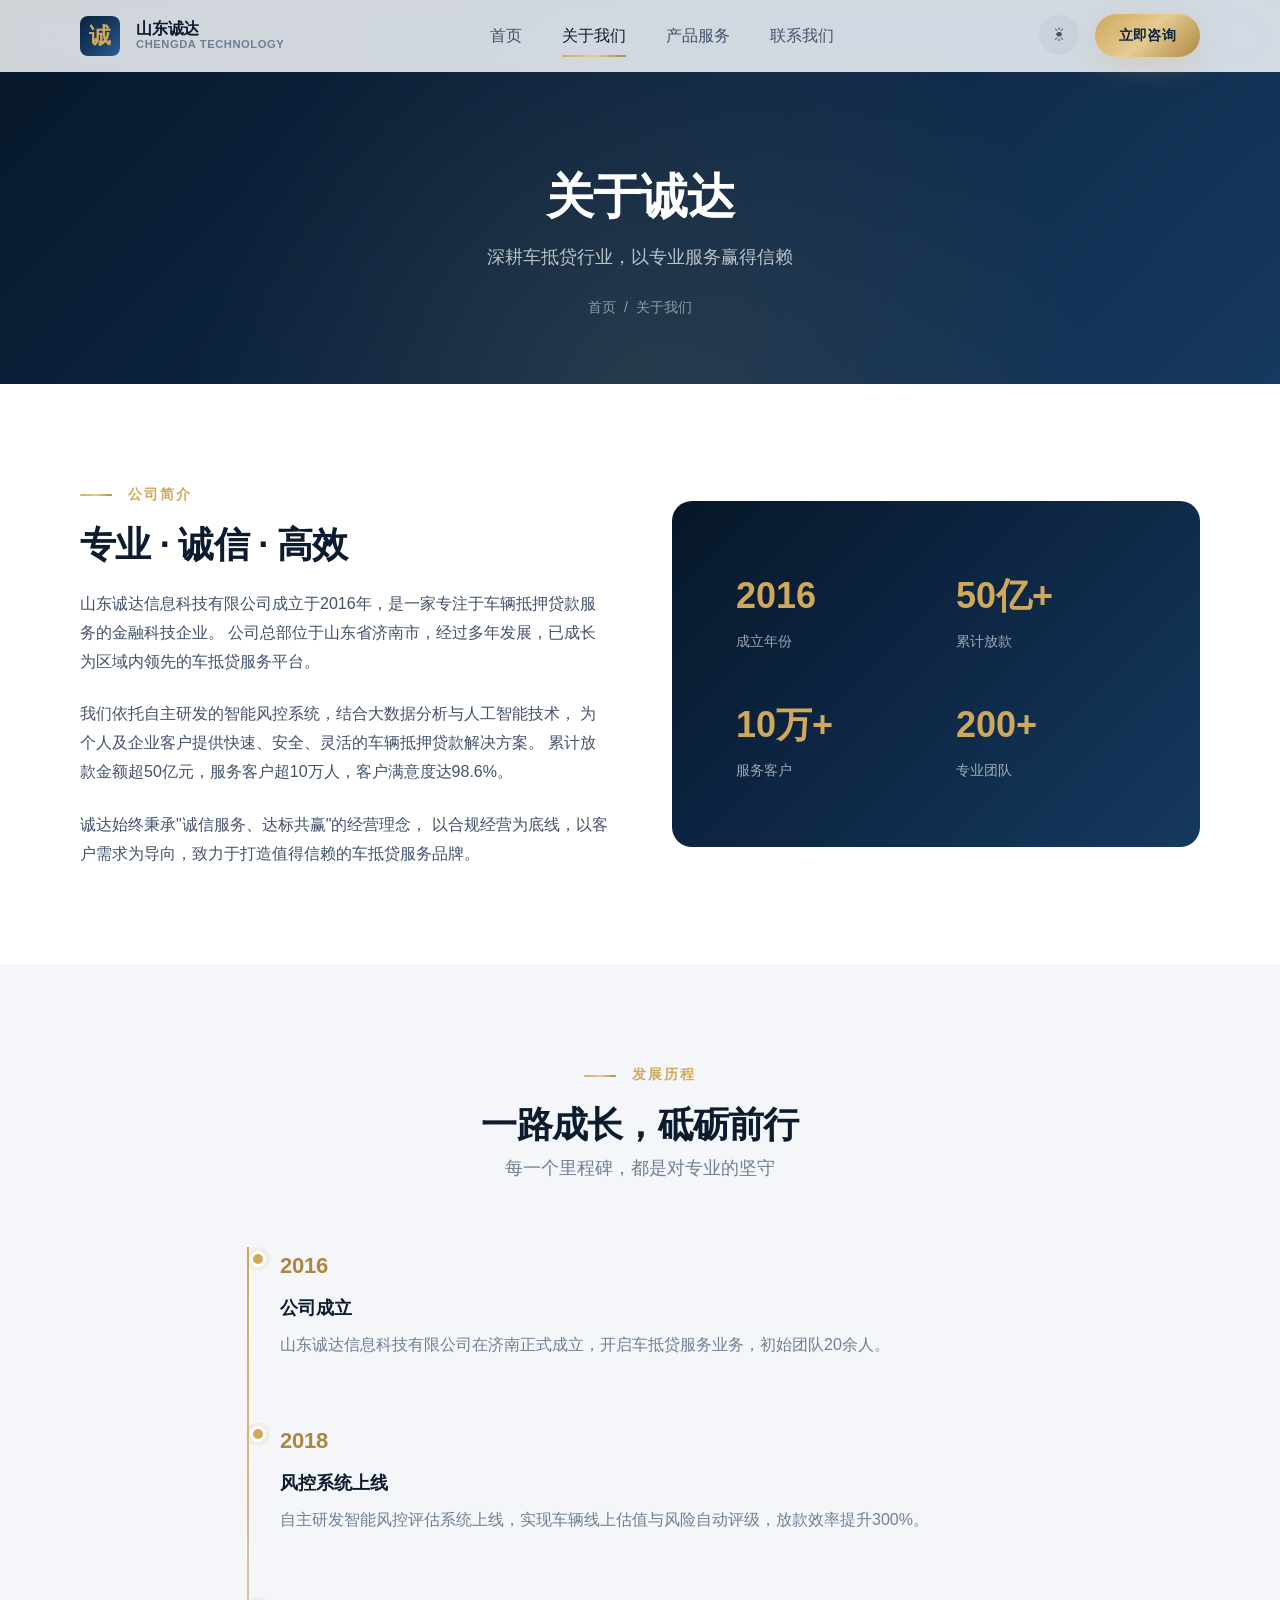
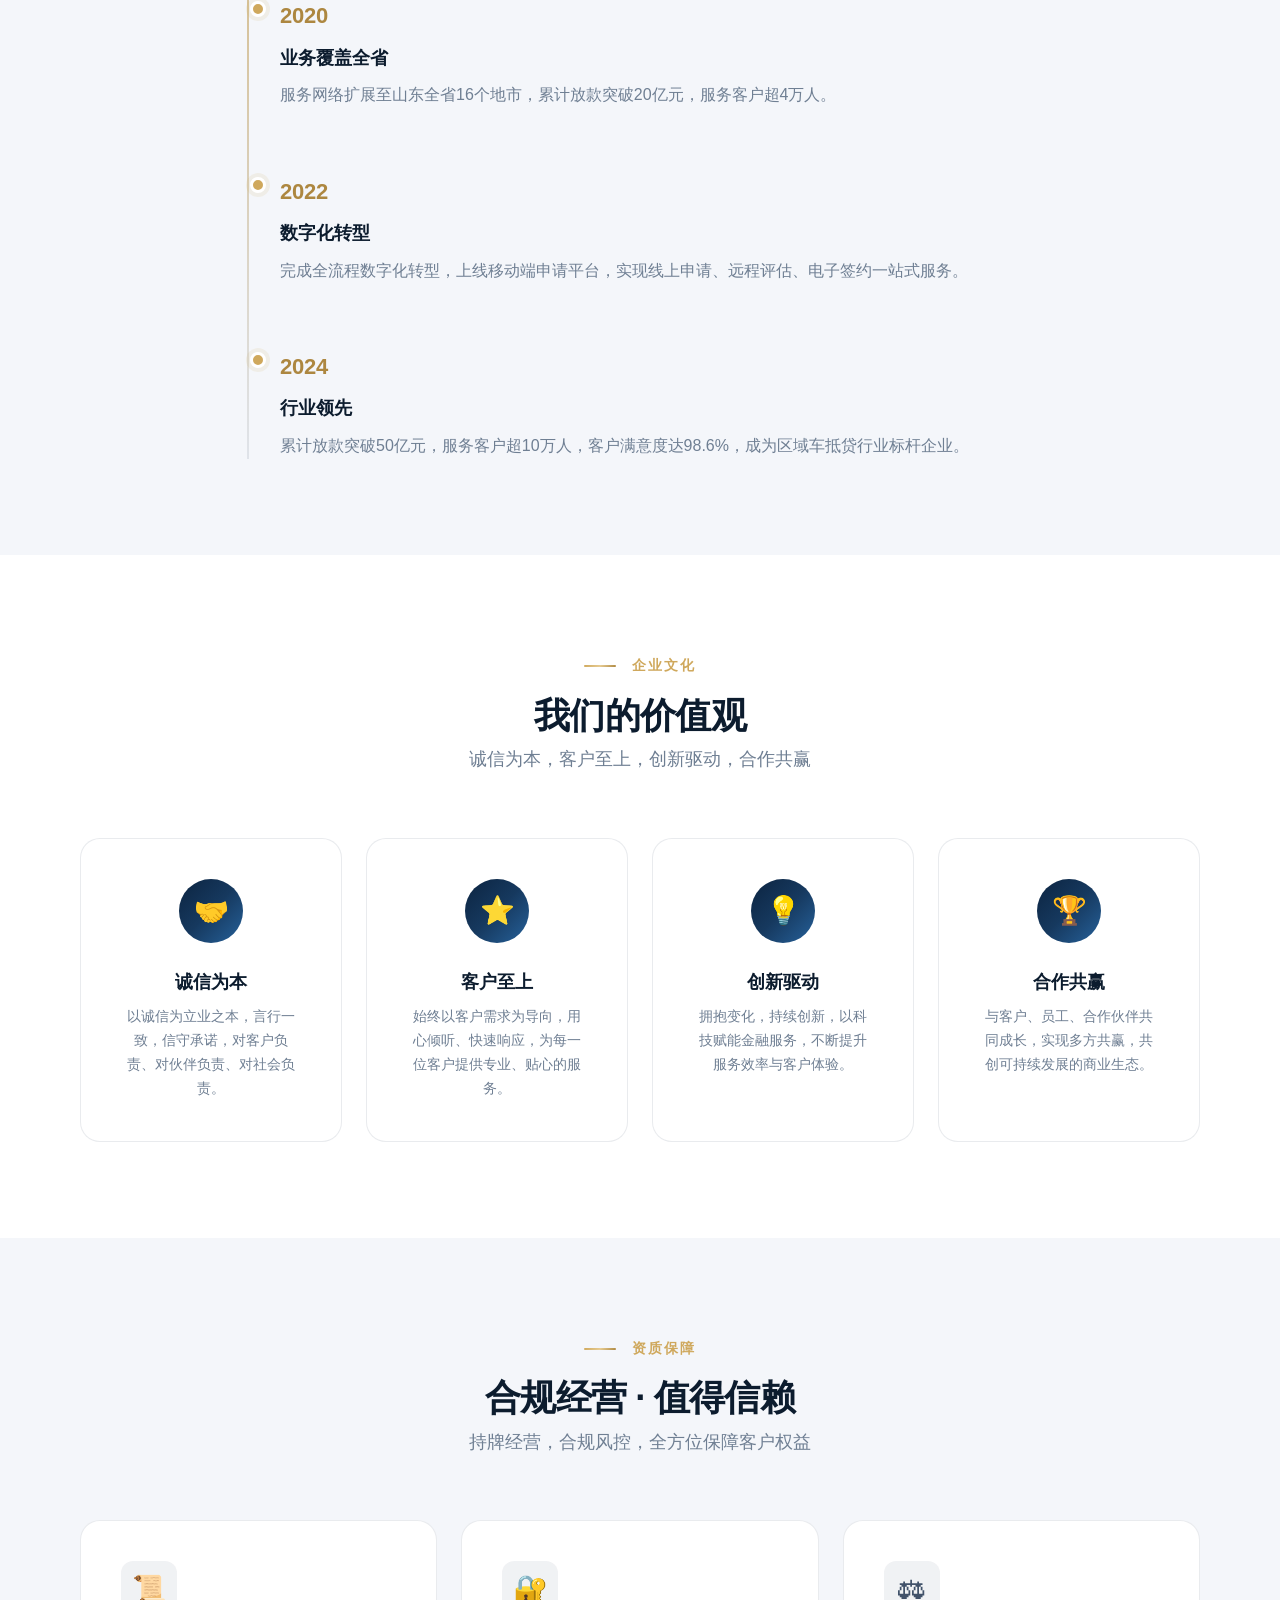
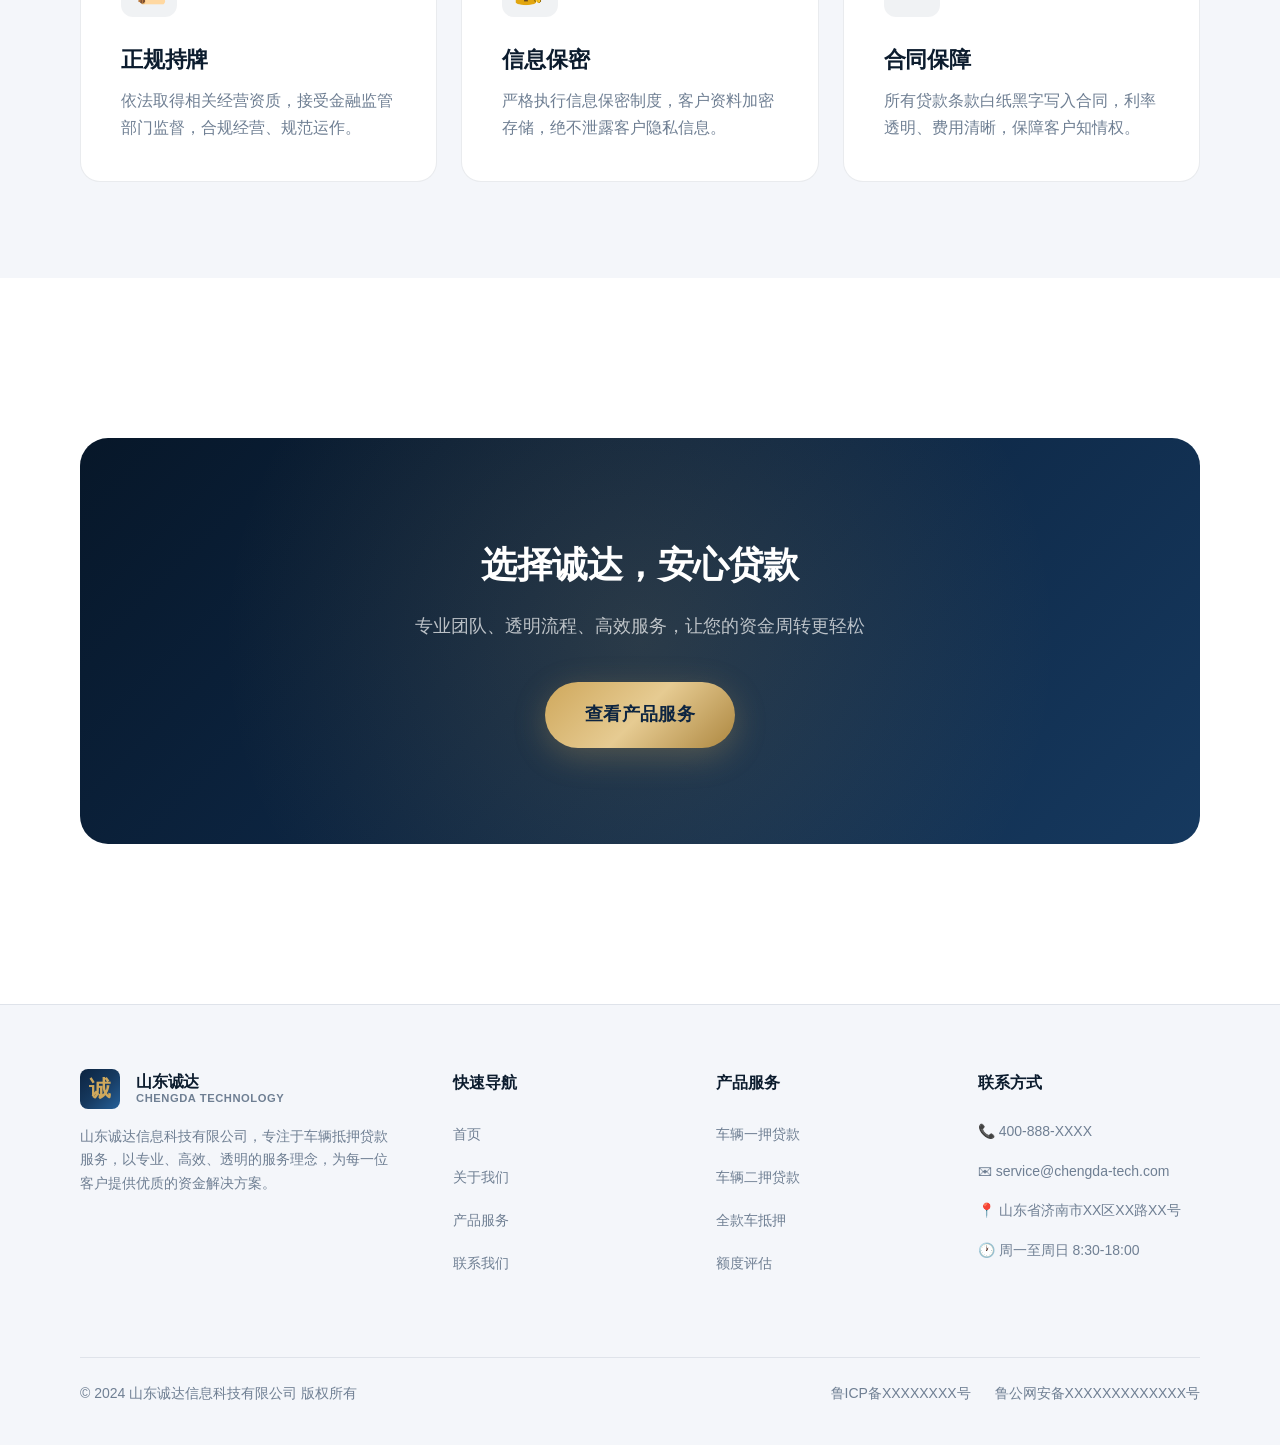
==== about.html @ d7d355e5 "Initial commit: 山东诚达信息科技有限公司官网 (车抵贷) - 首页/关于我们/产品服务/联系我们" ====
<!DOCTYPE html>
<html lang="zh-CN">
<head>
  <meta charset="UTF-8">
  <meta name="viewport" content="width=device-width, initial-scale=1.0">
  <title>关于我们 - 山东诚达信息科技有限公司</title>
  <meta name="description" content="山东诚达信息科技有限公司，深耕车抵贷行业8年，累计服务客户超10万人，以专业风控与高效服务赢得市场信赖。">
  <link rel="stylesheet" href="css/style.css">
</head>
<body>

  <!-- ===== 导航栏 ===== -->
  <nav class="navbar">
    <div class="nav-inner">
      <a href="index.html" class="nav-logo">
        <div class="nav-logo-mark">诚</div>
        <div class="nav-logo-text">
          <span class="main">山东诚达</span>
          <span class="sub">CHENGDA TECHNOLOGY</span>
        </div>
      </a>
      <div class="nav-menu">
        <a href="index.html" class="nav-link">首页</a>
        <a href="about.html" class="nav-link">关于我们</a>
        <a href="services.html" class="nav-link">产品服务</a>
        <a href="contact.html" class="nav-link">联系我们</a>
      </div>
      <div class="nav-actions">
        <button class="theme-toggle" aria-label="切换主题">
          <span class="icon-sun">☀</span>
          <span class="icon-moon">☾</span>
        </button>
        <a href="contact.html" class="btn btn-gold btn-sm magnetic">立即咨询</a>
        <button class="nav-toggle" aria-label="菜单">
          <span></span><span></span><span></span>
        </button>
      </div>
    </div>
  </nav>

  <div class="mobile-menu">
    <a href="index.html" class="nav-link">首页</a>
    <a href="about.html" class="nav-link">关于我们</a>
    <a href="services.html" class="nav-link">产品服务</a>
    <a href="contact.html" class="nav-link">联系我们</a>
  </div>

  <!-- ===== 页面 Hero ===== -->
  <section class="page-hero">
    <div class="container">
      <div class="page-hero-content">
        <h1>关于诚达</h1>
        <p>深耕车抵贷行业，以专业服务赢得信赖</p>
        <div class="breadcrumb">
          <a href="index.html">首页</a> <span>/</span> <span>关于我们</span>
        </div>
      </div>
    </div>
  </section>

  <!-- ===== 公司简介 ===== -->
  <section class="section">
    <div class="container">
      <div style="display:grid;grid-template-columns:1fr 1fr;gap:var(--sp-xl);align-items:center;" class="about-intro-grid">
        <div data-animate>
          <span class="eyebrow">公司简介</span>
          <h2 class="section-title" style="margin-bottom:var(--sp-md)">专业 · 诚信 · 高效</h2>
          <p style="color:var(--text-body);line-height:1.8;margin-bottom:var(--sp-md);">
            山东诚达信息科技有限公司成立于2016年，是一家专注于车辆抵押贷款服务的金融科技企业。
            公司总部位于山东省济南市，经过多年发展，已成长为区域内领先的车抵贷服务平台。
          </p>
          <p style="color:var(--text-body);line-height:1.8;margin-bottom:var(--sp-md);">
            我们依托自主研发的智能风控系统，结合大数据分析与人工智能技术，
            为个人及企业客户提供快速、安全、灵活的车辆抵押贷款解决方案。
            累计放款金额超50亿元，服务客户超10万人，客户满意度达98.6%。
          </p>
          <p style="color:var(--text-body);line-height:1.8;">
            诚达始终秉承"诚信服务、达标共赢"的经营理念，
            以合规经营为底线，以客户需求为导向，致力于打造值得信赖的车抵贷服务品牌。
          </p>
        </div>
        <div data-animate data-animate-delay="1">
          <div class="card" style="padding:var(--sp-xl);background:var(--grad-hero);color:#fff;border:none;">
            <div style="display:grid;grid-template-columns:1fr 1fr;gap:var(--sp-lg);">
              <div>
                <div style="font-size:var(--fs-3xl);font-weight:800;color:var(--c-gold);">2016</div>
                <div style="font-size:var(--fs-sm);color:rgba(255,255,255,0.6);margin-top:4px;">成立年份</div>
              </div>
              <div>
                <div style="font-size:var(--fs-3xl);font-weight:800;color:var(--c-gold);">50亿+</div>
                <div style="font-size:var(--fs-sm);color:rgba(255,255,255,0.6);margin-top:4px;">累计放款</div>
              </div>
              <div>
                <div style="font-size:var(--fs-3xl);font-weight:800;color:var(--c-gold);">10万+</div>
                <div style="font-size:var(--fs-sm);color:rgba(255,255,255,0.6);margin-top:4px;">服务客户</div>
              </div>
              <div>
                <div style="font-size:var(--fs-3xl);font-weight:800;color:var(--c-gold);">200+</div>
                <div style="font-size:var(--fs-sm);color:rgba(255,255,255,0.6);margin-top:4px;">专业团队</div>
              </div>
            </div>
          </div>
        </div>
      </div>
    </div>
  </section>

  <!-- ===== 发展历程 ===== -->
  <section class="section bg-section">
    <div class="container">
      <div class="text-center" data-animate>
        <span class="eyebrow">发展历程</span>
        <h2 class="section-title">一路成长，砥砺前行</h2>
        <p class="section-subtitle">每一个里程碑，都是对专业的坚守</p>
      </div>

      <div class="timeline">
        <div class="timeline-item" data-animate>
          <div class="timeline-dot"></div>
          <div class="timeline-year">2016</div>
          <h3 class="timeline-title">公司成立</h3>
          <p class="timeline-desc">山东诚达信息科技有限公司在济南正式成立，开启车抵贷服务业务，初始团队20余人。</p>
        </div>
        <div class="timeline-item" data-animate>
          <div class="timeline-dot"></div>
          <div class="timeline-year">2018</div>
          <h3 class="timeline-title">风控系统上线</h3>
          <p class="timeline-desc">自主研发智能风控评估系统上线，实现车辆线上估值与风险自动评级，放款效率提升300%。</p>
        </div>
        <div class="timeline-item" data-animate>
          <div class="timeline-dot"></div>
          <div class="timeline-year">2020</div>
          <h3 class="timeline-title">业务覆盖全省</h3>
          <p class="timeline-desc">服务网络扩展至山东全省16个地市，累计放款突破20亿元，服务客户超4万人。</p>
        </div>
        <div class="timeline-item" data-animate>
          <div class="timeline-dot"></div>
          <div class="timeline-year">2022</div>
          <h3 class="timeline-title">数字化转型</h3>
          <p class="timeline-desc">完成全流程数字化转型，上线移动端申请平台，实现线上申请、远程评估、电子签约一站式服务。</p>
        </div>
        <div class="timeline-item" data-animate>
          <div class="timeline-dot"></div>
          <div class="timeline-year">2024</div>
          <h3 class="timeline-title">行业领先</h3>
          <p class="timeline-desc">累计放款突破50亿元，服务客户超10万人，客户满意度达98.6%，成为区域车抵贷行业标杆企业。</p>
        </div>
      </div>
    </div>
  </section>

  <!-- ===== 企业价值观 ===== -->
  <section class="section">
    <div class="container">
      <div class="text-center" data-animate>
        <span class="eyebrow">企业文化</span>
        <h2 class="section-title">我们的价值观</h2>
        <p class="section-subtitle">诚信为本，客户至上，创新驱动，合作共赢</p>
      </div>

      <div class="values-grid">
        <div class="value-card" data-animate>
          <div class="value-icon">🤝</div>
          <h3 class="value-title">诚信为本</h3>
          <p class="value-desc">以诚信为立业之本，言行一致，信守承诺，对客户负责、对伙伴负责、对社会负责。</p>
        </div>
        <div class="value-card" data-animate data-animate-delay="1">
          <div class="value-icon">⭐</div>
          <h3 class="value-title">客户至上</h3>
          <p class="value-desc">始终以客户需求为导向，用心倾听、快速响应，为每一位客户提供专业、贴心的服务。</p>
        </div>
        <div class="value-card" data-animate data-animate-delay="2">
          <div class="value-icon">💡</div>
          <h3 class="value-title">创新驱动</h3>
          <p class="value-desc">拥抱变化，持续创新，以科技赋能金融服务，不断提升服务效率与客户体验。</p>
        </div>
        <div class="value-card" data-animate data-animate-delay="3">
          <div class="value-icon">🏆</div>
          <h3 class="value-title">合作共赢</h3>
          <p class="value-desc">与客户、员工、合作伙伴共同成长，实现多方共赢，共创可持续发展的商业生态。</p>
        </div>
      </div>
    </div>
  </section>

  <!-- ===== 资质与保障 ===== -->
  <section class="section bg-section">
    <div class="container">
      <div class="text-center" data-animate>
        <span class="eyebrow">资质保障</span>
        <h2 class="section-title">合规经营 · 值得信赖</h2>
        <p class="section-subtitle">持牌经营，合规风控，全方位保障客户权益</p>
      </div>

      <div class="feature-grid" style="margin-top:var(--sp-xl);">
        <div class="feature-card" data-animate>
          <div class="feature-icon">📜</div>
          <h3 class="feature-title">正规持牌</h3>
          <p class="feature-desc">依法取得相关经营资质，接受金融监管部门监督，合规经营、规范运作。</p>
        </div>
        <div class="feature-card" data-animate data-animate-delay="1">
          <div class="feature-icon">🔐</div>
          <h3 class="feature-title">信息保密</h3>
          <p class="feature-desc">严格执行信息保密制度，客户资料加密存储，绝不泄露客户隐私信息。</p>
        </div>
        <div class="feature-card" data-animate data-animate-delay="2">
          <div class="feature-icon">⚖</div>
          <h3 class="feature-title">合同保障</h3>
          <p class="feature-desc">所有贷款条款白纸黑字写入合同，利率透明、费用清晰，保障客户知情权。</p>
        </div>
      </div>
    </div>
  </section>

  <!-- ===== CTA ===== -->
  <section class="section">
    <div class="container">
      <div class="cta-section" data-animate>
        <div class="cta-content">
          <h2 class="cta-title">选择诚达，安心贷款</h2>
          <p class="cta-desc">专业团队、透明流程、高效服务，让您的资金周转更轻松</p>
          <a href="services.html" class="btn btn-gold btn-lg magnetic">查看产品服务</a>
        </div>
      </div>
    </div>
  </section>

  <!-- ===== 页脚 ===== -->
  <footer class="footer">
    <div class="container">
      <div class="footer-grid">
        <div class="footer-brand">
          <a href="index.html" class="nav-logo">
            <div class="nav-logo-mark">诚</div>
            <div class="nav-logo-text">
              <span class="main">山东诚达</span>
              <span class="sub">CHENGDA TECHNOLOGY</span>
            </div>
          </a>
          <p>山东诚达信息科技有限公司，专注于车辆抵押贷款服务，以专业、高效、透明的服务理念，为每一位客户提供优质的资金解决方案。</p>
        </div>
        <div class="footer-col">
          <h4>快速导航</h4>
          <ul>
            <li><a href="index.html">首页</a></li>
            <li><a href="about.html">关于我们</a></li>
            <li><a href="services.html">产品服务</a></li>
            <li><a href="contact.html">联系我们</a></li>
          </ul>
        </div>
        <div class="footer-col">
          <h4>产品服务</h4>
          <ul>
            <li><a href="services.html">车辆一押贷款</a></li>
            <li><a href="services.html">车辆二押贷款</a></li>
            <li><a href="services.html">全款车抵押</a></li>
            <li><a href="services.html">额度评估</a></li>
          </ul>
        </div>
        <div class="footer-col">
          <h4>联系方式</h4>
          <div class="footer-contact-item">📞 400-888-XXXX</div>
          <div class="footer-contact-item">✉ service@chengda-tech.com</div>
          <div class="footer-contact-item">📍 山东省济南市XX区XX路XX号</div>
          <div class="footer-contact-item">🕐 周一至周日 8:30-18:00</div>
        </div>
      </div>
      <div class="footer-bottom">
        <p>© 2024 山东诚达信息科技有限公司 版权所有</p>
        <div class="footer-icp">
          <a href="#">鲁ICP备XXXXXXXX号</a>
          <a href="#">鲁公网安备XXXXXXXXXXXXX号</a>
        </div>
      </div>
    </div>
  </footer>

  <script src="js/main.js"></script>
</body>
</html>
---- css/style.css ----
/* ==========================================================================
   山东诚达信息科技有限公司 - 企业官网样式系统
   设计理念：简约大气 · 金融质感 · 深蓝鎏金
   ========================================================================== */

/* ---------- 设计令牌 ---------- */
:root {
  /* 品牌色 - 深蓝（沉稳高级） */
  --c-primary: #0c2440;
  --c-primary-light: #16395f;
  --c-primary-lighter: #26619a;
  --c-primary-soft: rgba(12, 36, 64, 0.06);

  /* 品牌色 - 香槟金（温润质感） */
  --c-gold: #cfa85c;
  --c-gold-light: #e6cb92;
  --c-gold-dark: #ad8740;
  --c-gold-soft: rgba(207, 168, 92, 0.12);

  /* 语义色 */
  --c-success: #1f9d72;
  --c-danger: #e54848;

  /* 亮色主题 */
  --bg-page: #ffffff;
  --bg-section: #f4f6fa;
  --bg-elevated: #ffffff;
  --bg-card: #ffffff;
  --bg-overlay: rgba(12, 36, 64, 0.04);
  --bg-nav: rgba(255, 255, 255, 0.82);

  --text-primary: #0c1c2e;
  --text-body: #41526a;
  --text-muted: #6f7f93;
  --text-inverse: #ffffff;

  --border-color: rgba(12, 36, 64, 0.09);
  --border-strong: rgba(12, 36, 64, 0.16);
  --shadow-sm: 0 1px 3px rgba(12, 36, 64, 0.05);
  --shadow-md: 0 4px 24px rgba(12, 36, 64, 0.07);
  --shadow-lg: 0 12px 48px rgba(12, 36, 64, 0.11);
  --shadow-gold: 0 8px 32px rgba(207, 168, 92, 0.28);

  /* 渐变 */
  --grad-primary: linear-gradient(135deg, #0c2440 0%, #16395f 50%, #26619a 100%);
  --grad-gold: linear-gradient(135deg, #cfa85c 0%, #e6cb92 50%, #ad8740 100%);
  --grad-hero: linear-gradient(135deg, #071729 0%, #0c2440 40%, #16395f 100%);
  --grad-text-gold: linear-gradient(135deg, #e6cb92, #cfa85c, #ad8740);

  /* 字体 */
  --font-sans: "PingFang SC", "Microsoft YaHei", "Helvetica Neue", "Noto Sans SC", sans-serif;
  --font-serif: "Noto Serif SC", "Source Han Serif SC", "SimSun", serif;

  /* 字号 */
  --fs-xs: 0.75rem;
  --fs-sm: 0.875rem;
  --fs-base: 1rem;
  --fs-lg: 1.125rem;
  --fs-xl: 1.375rem;
  --fs-2xl: 1.75rem;
  --fs-3xl: 2.25rem;
  --fs-4xl: 3rem;
  --fs-5xl: 4rem;

  /* 间距 */
  --sp-xs: 0.5rem;
  --sp-sm: 1rem;
  --sp-md: 1.5rem;
  --sp-lg: 2.5rem;
  --sp-xl: 4rem;
  --sp-2xl: 6rem;

  /* 圆角 */
  --radius-sm: 8px;
  --radius-md: 12px;
  --radius-lg: 20px;
  --radius-xl: 28px;
  --radius-full: 999px;

  /* 动画 */
  --ease-premium: cubic-bezier(0.16, 1, 0.3, 1);
  --ease-out: cubic-bezier(0.22, 1, 0.36, 1);
  --dur-fast: 0.2s;
  --dur-base: 0.4s;
  --dur-slow: 0.7s;

  /* 布局 */
  --container-max: 1200px;
  --nav-height: 72px;
}

/* ---------- 暗色主题 ---------- */
[data-theme="dark"] {
  --bg-page: #081320;
  --bg-section: #0b1a2b;
  --bg-elevated: #0e2238;
  --bg-card: #0d1e32;
  --bg-overlay: rgba(207, 168, 92, 0.04);
  --bg-nav: rgba(8, 19, 32, 0.82);

  --text-primary: #eaf0f7;
  --text-body: #aabccf;
  --text-muted: #6f849e;

  --border-color: rgba(255, 255, 255, 0.07);
  --border-strong: rgba(255, 255, 255, 0.13);
  --shadow-sm: 0 1px 3px rgba(0, 0, 0, 0.35);
  --shadow-md: 0 4px 24px rgba(0, 0, 0, 0.45);
  --shadow-lg: 0 12px 48px rgba(0, 0, 0, 0.55);

  --grad-hero: linear-gradient(135deg, #030c17 0%, #081320 40%, #0c2440 100%);
  --c-primary-soft: rgba(207, 168, 92, 0.08);
}

/* ---------- 全局重置 ---------- */
*, *::before, *::after {
  margin: 0;
  padding: 0;
  box-sizing: border-box;
}

html {
  scroll-behavior: smooth;
  font-size: 16px;
  -webkit-text-size-adjust: 100%;
}

body {
  font-family: var(--font-sans);
  background: var(--bg-page);
  color: var(--text-body);
  line-height: 1.7;
  font-size: var(--fs-base);
  overflow-x: hidden;
  transition: background var(--dur-base) var(--ease-out), color var(--dur-base) var(--ease-out);
  -webkit-font-smoothing: antialiased;
  -moz-osx-font-smoothing: grayscale;
}

a { color: inherit; text-decoration: none; }
img { max-width: 100%; display: block; }
button { font-family: inherit; cursor: pointer; border: none; background: none; }
ul, ol { list-style: none; }
input, textarea, select { font-family: inherit; font-size: inherit; }

::selection {
  background: var(--c-gold);
  color: var(--c-primary);
}

/* ---------- 容器 ---------- */
.container {
  max-width: var(--container-max);
  margin: 0 auto;
  padding: 0 var(--sp-lg);
}

.container-narrow {
  max-width: 860px;
  margin: 0 auto;
  padding: 0 var(--sp-lg);
}

/* ---------- 排版 ---------- */
.section {
  padding: var(--sp-2xl) 0;
}

.section-sm {
  padding: var(--sp-xl) 0;
}

.section-title {
  font-size: var(--fs-3xl);
  font-weight: 700;
  color: var(--text-primary);
  letter-spacing: -0.02em;
  line-height: 1.2;
}

.section-subtitle {
  font-size: var(--fs-lg);
  color: var(--text-muted);
  margin-top: var(--sp-xs);
  line-height: 1.6;
}

.text-center { text-align: center; }

.eyebrow {
  display: inline-block;
  font-size: var(--fs-sm);
  font-weight: 600;
  color: var(--c-gold);
  letter-spacing: 0.15em;
  text-transform: uppercase;
  margin-bottom: var(--sp-sm);
}

.eyebrow::before {
  content: "";
  display: inline-block;
  width: 32px;
  height: 2px;
  background: var(--grad-gold);
  vertical-align: middle;
  margin-right: var(--sp-sm);
  border-radius: var(--radius-full);
}

.gradient-text {
  background: var(--grad-text-gold);
  -webkit-background-clip: text;
  background-clip: text;
  -webkit-text-fill-color: transparent;
}

/* ---------- 按钮 ---------- */
.btn {
  display: inline-flex;
  align-items: center;
  justify-content: center;
  gap: var(--sp-xs);
  padding: 0.85rem 2rem;
  font-size: var(--fs-base);
  font-weight: 600;
  border-radius: var(--radius-full);
  transition: all var(--dur-base) var(--ease-premium);
  position: relative;
  overflow: hidden;
  white-space: nowrap;
  letter-spacing: 0.02em;
}

.btn-primary {
  background: var(--grad-primary);
  color: var(--text-inverse);
  box-shadow: var(--shadow-md);
}

.btn-primary:hover {
  transform: translateY(-3px);
  box-shadow: var(--shadow-lg);
}

.btn-gold {
  background: var(--grad-gold);
  color: var(--c-primary);
  box-shadow: var(--shadow-gold);
}

.btn-gold:hover {
  transform: translateY(-3px);
  box-shadow: 0 12px 40px rgba(207, 168, 92, 0.4);
}

.btn-outline {
  background: transparent;
  color: var(--text-primary);
  border: 1.5px solid var(--border-strong);
}

.btn-outline:hover {
  border-color: var(--c-gold);
  color: var(--c-gold);
  background: var(--c-gold-soft);
}

.btn-light {
  background: rgba(255, 255, 255, 0.15);
  color: var(--text-inverse);
  border: 1.5px solid rgba(255, 255, 255, 0.3);
  backdrop-filter: blur(10px);
}

.btn-light:hover {
  background: rgba(255, 255, 255, 0.25);
  border-color: rgba(255, 255, 255, 0.5);
  transform: translateY(-3px);
}

.btn-lg {
  padding: 1.1rem 2.5rem;
  font-size: var(--fs-lg);
}

.btn-sm {
  padding: 0.6rem 1.5rem;
  font-size: var(--fs-sm);
}

/* ---------- 导航栏 ---------- */
.navbar {
  position: fixed;
  top: 0;
  left: 0;
  right: 0;
  height: var(--nav-height);
  background: var(--bg-nav);
  backdrop-filter: blur(20px) saturate(180%);
  border-bottom: 1px solid transparent;
  z-index: 1000;
  transition: all var(--dur-base) var(--ease-out);
}

.navbar.scrolled {
  border-bottom-color: var(--border-color);
  box-shadow: var(--shadow-sm);
}

.nav-inner {
  max-width: var(--container-max);
  height: 100%;
  margin: 0 auto;
  padding: 0 var(--sp-lg);
  display: flex;
  align-items: center;
  justify-content: space-between;
}

.nav-logo {
  display: flex;
  align-items: center;
  gap: var(--sp-sm);
  font-weight: 700;
  font-size: var(--fs-lg);
  color: var(--text-primary);
  letter-spacing: -0.01em;
}

.nav-logo-mark {
  width: 40px;
  height: 40px;
  display: flex;
  align-items: center;
  justify-content: center;
  background: var(--grad-primary);
  border-radius: var(--radius-sm);
  color: var(--c-gold);
  font-size: var(--fs-xl);
  font-weight: 800;
  flex-shrink: 0;
}

.nav-logo-text {
  display: flex;
  flex-direction: column;
  line-height: 1.2;
}

.nav-logo-text .main {
  font-size: var(--fs-base);
  font-weight: 700;
  color: var(--text-primary);
}

.nav-logo-text .sub {
  font-size: 0.7rem;
  color: var(--text-muted);
  letter-spacing: 0.05em;
}

.nav-menu {
  display: flex;
  align-items: center;
  gap: var(--sp-lg);
}

.nav-link {
  font-size: var(--fs-base);
  font-weight: 500;
  color: var(--text-body);
  position: relative;
  padding: var(--sp-xs) 0;
  transition: color var(--dur-fast) var(--ease-out);
}

.nav-link::after {
  content: "";
  position: absolute;
  bottom: 0;
  left: 50%;
  width: 0;
  height: 2px;
  background: var(--grad-gold);
  border-radius: var(--radius-full);
  transition: all var(--dur-base) var(--ease-premium);
  transform: translateX(-50%);
}

.nav-link:hover,
.nav-link.active {
  color: var(--text-primary);
}

.nav-link:hover::after,
.nav-link.active::after {
  width: 100%;
}

.nav-actions {
  display: flex;
  align-items: center;
  gap: var(--sp-sm);
}

/* 主题切换 */
.theme-toggle {
  width: 40px;
  height: 40px;
  display: flex;
  align-items: center;
  justify-content: center;
  border-radius: var(--radius-full);
  background: var(--bg-overlay);
  color: var(--text-body);
  transition: all var(--dur-base) var(--ease-out);
  font-size: var(--fs-lg);
}

.theme-toggle:hover {
  background: var(--c-gold-soft);
  color: var(--c-gold);
  transform: rotate(20deg);
}

.theme-toggle .icon-moon { display: none; }
.theme-toggle .icon-sun { display: block; }
[data-theme="dark"] .theme-toggle .icon-moon { display: block; }
[data-theme="dark"] .theme-toggle .icon-sun { display: none; }

/* 移动端菜单按钮 */
.nav-toggle {
  display: none;
  width: 40px;
  height: 40px;
  flex-direction: column;
  justify-content: center;
  align-items: center;
  gap: 5px;
  border-radius: var(--radius-sm);
  transition: background var(--dur-fast);
}

.nav-toggle span {
  width: 22px;
  height: 2px;
  background: var(--text-primary);
  border-radius: 2px;
  transition: all var(--dur-base) var(--ease-premium);
}

.nav-toggle.active span:nth-child(1) { transform: translateY(7px) rotate(45deg); }
.nav-toggle.active span:nth-child(2) { opacity: 0; }
.nav-toggle.active span:nth-child(3) { transform: translateY(-7px) rotate(-45deg); }

/* 移动端菜单 */
.mobile-menu {
  position: fixed;
  top: var(--nav-height);
  left: 0;
  right: 0;
  background: var(--bg-elevated);
  border-bottom: 1px solid var(--border-color);
  padding: var(--sp-md);
  display: flex;
  flex-direction: column;
  gap: var(--sp-xs);
  transform: translateY(-120%);
  opacity: 0;
  transition: all var(--dur-base) var(--ease-premium);
  z-index: 999;
  box-shadow: var(--shadow-lg);
}

.mobile-menu.open {
  transform: translateY(0);
  opacity: 1;
}

.mobile-menu .nav-link {
  padding: var(--sp-sm) var(--sp-md);
  border-radius: var(--radius-sm);
  font-size: var(--fs-lg);
}

.mobile-menu .nav-link:hover {
  background: var(--bg-overlay);
}

/* ---------- Hero 区 ---------- */
.hero {
  position: relative;
  min-height: 100vh;
  display: flex;
  align-items: center;
  background: var(--grad-hero);
  overflow: hidden;
  padding-top: var(--nav-height);
}

.hero::before {
  content: "";
  position: absolute;
  top: 0; left: 0; right: 0; bottom: 0;
  background:
    radial-gradient(circle at 80% 20%, rgba(207, 168, 92, 0.15) 0%, transparent 50%),
    radial-gradient(circle at 20% 80%, rgba(38, 97, 154, 0.2) 0%, transparent 50%);
  pointer-events: none;
}

/* 装饰网格 */
.hero::after {
  content: "";
  position: absolute;
  top: 0; left: 0; right: 0; bottom: 0;
  background-image:
    linear-gradient(rgba(255,255,255,0.03) 1px, transparent 1px),
    linear-gradient(90deg, rgba(255,255,255,0.03) 1px, transparent 1px);
  background-size: 60px 60px;
  mask-image: radial-gradient(ellipse at center, black 30%, transparent 70%);
  -webkit-mask-image: radial-gradient(ellipse at center, black 30%, transparent 70%);
  pointer-events: none;
}

.hero-content {
  position: relative;
  z-index: 2;
  max-width: 680px;
}

.hero-eyebrow {
  display: inline-flex;
  align-items: center;
  gap: var(--sp-sm);
  padding: 0.5rem 1.25rem;
  background: rgba(207, 168, 92, 0.15);
  border: 1px solid rgba(207, 168, 92, 0.3);
  border-radius: var(--radius-full);
  color: var(--c-gold-light);
  font-size: var(--fs-sm);
  font-weight: 600;
  letter-spacing: 0.05em;
  margin-bottom: var(--sp-md);
  backdrop-filter: blur(10px);
}

.hero-title {
  font-size: clamp(2.5rem, 6vw, var(--fs-5xl));
  font-weight: 800;
  color: #ffffff;
  line-height: 1.1;
  letter-spacing: -0.03em;
  margin-bottom: var(--sp-md);
}

.hero-title .accent {
  background: var(--grad-text-gold);
  -webkit-background-clip: text;
  background-clip: text;
  -webkit-text-fill-color: transparent;
}

.hero-desc {
  font-size: var(--fs-xl);
  color: rgba(255, 255, 255, 0.75);
  line-height: 1.6;
  margin-bottom: var(--sp-lg);
  max-width: 540px;
}

.hero-actions {
  display: flex;
  gap: var(--sp-sm);
  flex-wrap: wrap;
}

.hero-stats {
  position: relative;
  z-index: 2;
  display: flex;
  gap: var(--sp-xl);
  margin-top: var(--sp-2xl);
  flex-wrap: wrap;
}

.hero-stat {
  display: flex;
  flex-direction: column;
}

.hero-stat-num {
  font-size: var(--fs-3xl);
  font-weight: 800;
  color: var(--c-gold);
  line-height: 1;
  letter-spacing: -0.02em;
}

.hero-stat-label {
  font-size: var(--fs-sm);
  color: rgba(255, 255, 255, 0.6);
  margin-top: var(--sp-xs);
  letter-spacing: 0.05em;
}

/* 页面通用 hero (非首页) */
.page-hero {
  position: relative;
  padding: calc(var(--nav-height) + var(--sp-2xl)) 0 var(--sp-xl);
  background: var(--grad-hero);
  text-align: center;
  overflow: hidden;
}

.page-hero::before {
  content: "";
  position: absolute;
  top: 0; left: 0; right: 0; bottom: 0;
  background: radial-gradient(circle at 50% 100%, rgba(207, 168, 92, 0.12) 0%, transparent 60%);
  pointer-events: none;
}

.page-hero-content {
  position: relative;
  z-index: 2;
}

.page-hero h1 {
  font-size: clamp(2rem, 5vw, var(--fs-4xl));
  font-weight: 800;
  color: #ffffff;
  letter-spacing: -0.02em;
  line-height: 1.2;
}

.page-hero p {
  font-size: var(--fs-lg);
  color: rgba(255, 255, 255, 0.7);
  margin-top: var(--sp-sm);
}

.breadcrumb {
  display: flex;
  align-items: center;
  justify-content: center;
  gap: var(--sp-xs);
  margin-top: var(--sp-md);
  font-size: var(--fs-sm);
  color: rgba(255, 255, 255, 0.5);
}

.breadcrumb a:hover { color: var(--c-gold-light); }

/* ---------- 卡片 ---------- */
.card {
  background: var(--bg-card);
  border: 1px solid var(--border-color);
  border-radius: var(--radius-lg);
  padding: var(--sp-lg);
  transition: all var(--dur-base) var(--ease-premium);
}

.card:hover {
  transform: translateY(-6px);
  border-color: var(--c-gold);
  box-shadow: var(--shadow-lg);
}

/* 玻璃卡片 */
.glass-card {
  background: var(--bg-overlay);
  backdrop-filter: blur(20px) saturate(180%);
  border: 1px solid var(--border-color);
  border-radius: var(--radius-lg);
  padding: var(--sp-lg);
  transition: all var(--dur-base) var(--ease-premium);
}

.glass-card:hover {
  border-color: rgba(207, 168, 92, 0.3);
  transform: translateY(-4px);
}

/* ---------- 特性卡片网格 ---------- */
.feature-grid {
  display: grid;
  grid-template-columns: repeat(auto-fit, minmax(280px, 1fr));
  gap: var(--sp-md);
  margin-top: var(--sp-xl);
}

.feature-card {
  background: var(--bg-card);
  border: 1px solid var(--border-color);
  border-radius: var(--radius-lg);
  padding: var(--sp-lg);
  transition: all var(--dur-base) var(--ease-premium);
  position: relative;
  overflow: hidden;
}

.feature-card::before {
  content: "";
  position: absolute;
  top: 0;
  left: 0;
  width: 100%;
  height: 3px;
  background: var(--grad-gold);
  transform: scaleX(0);
  transform-origin: left;
  transition: transform var(--dur-base) var(--ease-premium);
}

.feature-card:hover {
  transform: translateY(-6px);
  box-shadow: var(--shadow-lg);
  border-color: transparent;
}

.feature-card:hover::before {
  transform: scaleX(1);
}

.feature-icon {
  width: 56px;
  height: 56px;
  display: flex;
  align-items: center;
  justify-content: center;
  background: var(--c-primary-soft);
  border-radius: var(--radius-md);
  font-size: var(--fs-2xl);
  margin-bottom: var(--sp-md);
  transition: all var(--dur-base) var(--ease-premium);
}

.feature-card:hover .feature-icon {
  background: var(--c-gold-soft);
  transform: scale(1.1);
}

.feature-title {
  font-size: var(--fs-xl);
  font-weight: 700;
  color: var(--text-primary);
  margin-bottom: var(--sp-xs);
  letter-spacing: -0.01em;
}

.feature-desc {
  font-size: var(--fs-base);
  color: var(--text-muted);
  line-height: 1.7;
}

/* ---------- 数据统计 ---------- */
.stats-bar {
  display: grid;
  grid-template-columns: repeat(auto-fit, minmax(200px, 1fr));
  gap: var(--sp-md);
}

.stat-item {
  text-align: center;
  padding: var(--sp-lg);
  background: var(--bg-card);
  border: 1px solid var(--border-color);
  border-radius: var(--radius-lg);
  transition: all var(--dur-base) var(--ease-out);
}

.stat-item:hover {
  border-color: var(--c-gold);
  transform: translateY(-4px);
}

.stat-num {
  font-size: var(--fs-4xl);
  font-weight: 800;
  background: var(--grad-primary);
  -webkit-background-clip: text;
  background-clip: text;
  -webkit-text-fill-color: transparent;
  line-height: 1;
  letter-spacing: -0.03em;
}

.stat-num .unit {
  font-size: var(--fs-lg);
  font-weight: 600;
}

.stat-label {
  font-size: var(--fs-sm);
  color: var(--text-muted);
  margin-top: var(--sp-sm);
  letter-spacing: 0.05em;
}

/* ---------- 流程步骤 ---------- */
.process-flow {
  display: flex;
  flex-wrap: wrap;
  gap: var(--sp-md);
  margin-top: var(--sp-xl);
  justify-content: center;
}

.process-step {
  flex: 1;
  min-width: 180px;
  max-width: 220px;
  text-align: center;
  position: relative;
}

.process-step-num {
  width: 72px;
  height: 72px;
  margin: 0 auto var(--sp-md);
  display: flex;
  align-items: center;
  justify-content: center;
  background: var(--bg-card);
  border: 2px solid var(--border-color);
  border-radius: var(--radius-full);
  font-size: var(--fs-2xl);
  font-weight: 800;
  color: var(--c-primary);
  transition: all var(--dur-base) var(--ease-premium);
  position: relative;
  z-index: 2;
}

.process-step:hover .process-step-num {
  border-color: var(--c-gold);
  background: var(--c-gold-soft);
  color: var(--c-gold-dark);
  transform: scale(1.1);
}

.process-step-title {
  font-size: var(--fs-lg);
  font-weight: 700;
  color: var(--text-primary);
  margin-bottom: var(--sp-xs);
}

.process-step-desc {
  font-size: var(--fs-sm);
  color: var(--text-muted);
  line-height: 1.6;
}

/* 连接线 */
.process-step:not(:last-child)::after {
  content: "";
  position: absolute;
  top: 36px;
  left: calc(50% + 40px);
  right: calc(-50% + 40px);
  height: 2px;
  background: var(--border-color);
  z-index: 1;
}

/* ---------- 时间线 ---------- */
.timeline {
  position: relative;
  max-width: 800px;
  margin: var(--sp-xl) auto 0;
  padding-left: var(--sp-lg);
}

.timeline::before {
  content: "";
  position: absolute;
  left: 7px;
  top: 0;
  bottom: 0;
  width: 2px;
  background: linear-gradient(to bottom, var(--c-gold), var(--border-color));
}

.timeline-item {
  position: relative;
  padding-bottom: var(--sp-xl);
}

.timeline-item:last-child { padding-bottom: 0; }

.timeline-dot {
  position: absolute;
  left: -30px;
  top: 4px;
  width: 16px;
  height: 16px;
  background: var(--c-gold);
  border: 3px solid var(--bg-page);
  border-radius: var(--radius-full);
  box-shadow: 0 0 0 4px var(--c-gold-soft);
}

.timeline-year {
  font-size: var(--fs-xl);
  font-weight: 800;
  color: var(--c-gold-dark);
  letter-spacing: -0.01em;
}

.timeline-title {
  font-size: var(--fs-lg);
  font-weight: 700;
  color: var(--text-primary);
  margin: var(--sp-xs) 0;
}

.timeline-desc {
  font-size: var(--fs-base);
  color: var(--text-muted);
  line-height: 1.7;
}

/* ---------- 表单 ---------- */
.form-group {
  margin-bottom: var(--sp-md);
}

.form-label {
  display: block;
  font-size: var(--fs-sm);
  font-weight: 600;
  color: var(--text-primary);
  margin-bottom: var(--sp-xs);
}

.form-label .required { color: var(--c-danger); }

.form-input,
.form-textarea,
.form-select {
  width: 100%;
  padding: 0.85rem 1.25rem;
  background: var(--bg-section);
  border: 1.5px solid var(--border-color);
  border-radius: var(--radius-md);
  color: var(--text-primary);
  font-size: var(--fs-base);
  transition: all var(--dur-fast) var(--ease-out);
  outline: none;
}

.form-input:focus,
.form-textarea:focus,
.form-select:focus {
  border-color: var(--c-gold);
  background: var(--bg-page);
  box-shadow: 0 0 0 4px var(--c-gold-soft);
}

.form-textarea {
  min-height: 140px;
  resize: vertical;
}

.form-error {
  font-size: var(--fs-sm);
  color: var(--c-danger);
  margin-top: var(--sp-xs);
  display: none;
}

.form-error.show { display: block; }

.form-input.error,
.form-textarea.error {
  border-color: var(--c-danger);
}

/* ---------- 联系信息卡片 ---------- */
.contact-info-grid {
  display: grid;
  grid-template-columns: repeat(auto-fit, minmax(250px, 1fr));
  gap: var(--sp-md);
}

.contact-info-item {
  display: flex;
  gap: var(--sp-md);
  padding: var(--sp-lg);
  background: var(--bg-card);
  border: 1px solid var(--border-color);
  border-radius: var(--radius-lg);
  transition: all var(--dur-base) var(--ease-out);
}

.contact-info-item:hover {
  border-color: var(--c-gold);
  transform: translateY(-4px);
  box-shadow: var(--shadow-md);
}

.contact-info-icon {
  width: 48px;
  height: 48px;
  flex-shrink: 0;
  display: flex;
  align-items: center;
  justify-content: center;
  background: var(--c-primary-soft);
  border-radius: var(--radius-md);
  font-size: var(--fs-xl);
  color: var(--c-primary);
}

[data-theme="dark"] .contact-info-icon { color: var(--c-gold); background: var(--c-gold-soft); }

.contact-info-label {
  font-size: var(--fs-sm);
  color: var(--text-muted);
  margin-bottom: 2px;
}

.contact-info-value {
  font-size: var(--fs-base);
  font-weight: 600;
  color: var(--text-primary);
  line-height: 1.5;
}

/* ---------- 产品卡片 ---------- */
.product-grid {
  display: grid;
  grid-template-columns: repeat(auto-fit, minmax(320px, 1fr));
  gap: var(--sp-md);
  margin-top: var(--sp-xl);
}

.product-card {
  background: var(--bg-card);
  border: 1px solid var(--border-color);
  border-radius: var(--radius-lg);
  padding: var(--sp-lg);
  transition: all var(--dur-base) var(--ease-premium);
  position: relative;
  overflow: hidden;
}

.product-card.featured {
  border-color: var(--c-gold);
  box-shadow: var(--shadow-gold);
}

.product-card.featured::before {
  content: "推荐";
  position: absolute;
  top: var(--sp-md);
  right: var(--sp-md);
  padding: 0.25rem 0.75rem;
  background: var(--grad-gold);
  color: var(--c-primary);
  font-size: var(--fs-xs);
  font-weight: 700;
  border-radius: var(--radius-full);
}

.product-card:hover {
  transform: translateY(-6px);
  box-shadow: var(--shadow-lg);
}

.product-tag {
  display: inline-block;
  padding: 0.3rem 0.85rem;
  background: var(--c-primary-soft);
  color: var(--c-primary);
  font-size: var(--fs-xs);
  font-weight: 600;
  border-radius: var(--radius-full);
  margin-bottom: var(--sp-sm);
}

[data-theme="dark"] .product-tag {
  background: var(--c-gold-soft);
  color: var(--c-gold);
}

.product-name {
  font-size: var(--fs-xl);
  font-weight: 700;
  color: var(--text-primary);
  margin-bottom: var(--sp-xs);
}

.product-rate {
  display: flex;
  align-items: baseline;
  gap: var(--sp-xs);
  margin: var(--sp-sm) 0;
}

.product-rate-num {
  font-size: var(--fs-3xl);
  font-weight: 800;
  color: var(--c-gold);
  letter-spacing: -0.02em;
}

.product-rate-unit {
  font-size: var(--fs-sm);
  color: var(--text-muted);
}

.product-features {
  margin: var(--sp-md) 0;
}

.product-features li {
  display: flex;
  align-items: flex-start;
  gap: var(--sp-sm);
  padding: var(--sp-xs) 0;
  font-size: var(--fs-sm);
  color: var(--text-body);
}

.product-features li::before {
  content: "✓";
  color: var(--c-success);
  font-weight: 700;
  flex-shrink: 0;
}

/* ---------- FAQ 手风琴 ---------- */
.faq-list {
  max-width: 800px;
  margin: var(--sp-xl) auto 0;
}

.faq-item {
  background: var(--bg-card);
  border: 1px solid var(--border-color);
  border-radius: var(--radius-md);
  margin-bottom: var(--sp-sm);
  overflow: hidden;
  transition: border-color var(--dur-fast);
}

.faq-item.active {
  border-color: var(--c-gold);
}

.faq-question {
  width: 100%;
  padding: var(--sp-md) var(--sp-lg);
  display: flex;
  align-items: center;
  justify-content: space-between;
  font-size: var(--fs-lg);
  font-weight: 600;
  color: var(--text-primary);
  text-align: left;
  transition: color var(--dur-fast);
}

.faq-question:hover { color: var(--c-gold); }

.faq-toggle {
  width: 28px;
  height: 28px;
  display: flex;
  align-items: center;
  justify-content: center;
  font-size: var(--fs-xl);
  color: var(--c-gold);
  transition: transform var(--dur-base) var(--ease-premium);
  flex-shrink: 0;
}

.faq-item.active .faq-toggle {
  transform: rotate(45deg);
}

.faq-answer {
  max-height: 0;
  overflow: hidden;
  transition: max-height var(--dur-slow) var(--ease-premium);
}

.faq-answer-inner {
  padding: 0 var(--sp-lg) var(--sp-md);
  font-size: var(--fs-base);
  color: var(--text-muted);
  line-height: 1.8;
}

/* ---------- 价值观卡片 ---------- */
.values-grid {
  display: grid;
  grid-template-columns: repeat(auto-fit, minmax(240px, 1fr));
  gap: var(--sp-md);
  margin-top: var(--sp-xl);
}

.value-card {
  text-align: center;
  padding: var(--sp-lg);
  background: var(--bg-card);
  border: 1px solid var(--border-color);
  border-radius: var(--radius-lg);
  transition: all var(--dur-base) var(--ease-premium);
}

.value-card:hover {
  border-color: var(--c-gold);
  transform: translateY(-6px);
  box-shadow: var(--shadow-lg);
}

.value-icon {
  width: 64px;
  height: 64px;
  margin: 0 auto var(--sp-md);
  display: flex;
  align-items: center;
  justify-content: center;
  background: var(--grad-primary);
  border-radius: var(--radius-full);
  font-size: var(--fs-2xl);
  color: var(--c-gold);
}

.value-title {
  font-size: var(--fs-lg);
  font-weight: 700;
  color: var(--text-primary);
  margin-bottom: var(--sp-xs);
}

.value-desc {
  font-size: var(--fs-sm);
  color: var(--text-muted);
  line-height: 1.7;
}

/* ---------- CTA 区域 ---------- */
.cta-section {
  position: relative;
  background: var(--grad-hero);
  border-radius: var(--radius-xl);
  padding: var(--sp-2xl) var(--sp-xl);
  text-align: center;
  overflow: hidden;
  margin: var(--sp-xl) 0;
}

.cta-section::before {
  content: "";
  position: absolute;
  top: 0; left: 0; right: 0; bottom: 0;
  background: radial-gradient(circle at 50% 50%, rgba(207, 168, 92, 0.15) 0%, transparent 70%);
}

.cta-content {
  position: relative;
  z-index: 2;
  max-width: 600px;
  margin: 0 auto;
}

.cta-title {
  font-size: var(--fs-3xl);
  font-weight: 800;
  color: #ffffff;
  margin-bottom: var(--sp-sm);
  letter-spacing: -0.02em;
}

.cta-desc {
  font-size: var(--fs-lg);
  color: rgba(255, 255, 255, 0.7);
  margin-bottom: var(--sp-lg);
}

.cta-phone {
  font-size: var(--fs-2xl);
  font-weight: 800;
  color: var(--c-gold);
  margin-top: var(--sp-md);
  letter-spacing: 0.05em;
}

/* ---------- 页脚 ---------- */
.footer {
  background: var(--bg-section);
  border-top: 1px solid var(--border-color);
  padding: var(--sp-xl) 0 var(--sp-lg);
}

.footer-grid {
  display: grid;
  grid-template-columns: 1.5fr 1fr 1fr 1fr;
  gap: var(--sp-lg);
  margin-bottom: var(--sp-xl);
}

.footer-brand .nav-logo { margin-bottom: var(--sp-sm); }
.footer-brand p {
  font-size: var(--fs-sm);
  color: var(--text-muted);
  line-height: 1.7;
  max-width: 320px;
}

.footer-col h4 {
  font-size: var(--fs-base);
  font-weight: 700;
  color: var(--text-primary);
  margin-bottom: var(--sp-md);
}

.footer-col ul li {
  margin-bottom: var(--sp-sm);
}

.footer-col ul li a {
  font-size: var(--fs-sm);
  color: var(--text-muted);
  transition: color var(--dur-fast);
}

.footer-col ul li a:hover {
  color: var(--c-gold);
}

.footer-contact-item {
  display: flex;
  align-items: center;
  gap: var(--sp-xs);
  font-size: var(--fs-sm);
  color: var(--text-muted);
  margin-bottom: var(--sp-sm);
}

.footer-bottom {
  padding-top: var(--sp-md);
  border-top: 1px solid var(--border-color);
  display: flex;
  justify-content: space-between;
  align-items: center;
  flex-wrap: wrap;
  gap: var(--sp-sm);
}

.footer-bottom p {
  font-size: var(--fs-sm);
  color: var(--text-muted);
}

.footer-icp {
  display: flex;
  gap: var(--sp-md);
  flex-wrap: wrap;
}

.footer-icp a {
  font-size: var(--fs-sm);
  color: var(--text-muted);
  transition: color var(--dur-fast);
}

.footer-icp a:hover { color: var(--c-gold); }

/* ---------- 滚动动画 ---------- */
[data-animate] {
  opacity: 0;
  transform: translateY(40px);
  transition: opacity var(--dur-slow) var(--ease-premium), transform var(--dur-slow) var(--ease-premium);
}

[data-animate].in-view {
  opacity: 1;
  transform: translateY(0);
}

[data-animate-delay="1"] { transition-delay: 0.1s; }
[data-animate-delay="2"] { transition-delay: 0.2s; }
[data-animate-delay="3"] { transition-delay: 0.3s; }
[data-animate-delay="4"] { transition-delay: 0.4s; }
[data-animate-delay="5"] { transition-delay: 0.5s; }

/* 磁吸按钮效果 */
.magnetic {
  transition: transform 0.3s var(--ease-premium);
}

/* ---------- 响应式 ---------- */
@media (max-width: 968px) {
  .footer-grid {
    grid-template-columns: 1fr 1fr;
    gap: var(--sp-md);
  }
  .footer-brand { grid-column: 1 / -1; }
}

@media (max-width: 768px) {
  :root {
    --sp-2xl: 4rem;
    --sp-xl: 3rem;
  }

  .nav-menu, .nav-actions .btn { display: none; }
  .nav-toggle { display: flex; }

  .hero { min-height: auto; padding: calc(var(--nav-height) + var(--sp-xl)) 0 var(--sp-xl); }
  .hero-stats { gap: var(--sp-lg); }
  .hero-stat-num { font-size: var(--fs-2xl); }

  .section { padding: var(--sp-xl) 0; }

  .footer-grid {
    grid-template-columns: 1fr;
  }
  .footer-bottom {
    flex-direction: column;
    text-align: center;
  }

  .process-step::after { display: none; }
  .process-flow { flex-direction: column; align-items: center; }

  .cta-section { padding: var(--sp-xl) var(--sp-md); }

  /* 两栏布局响应式 */
  .about-intro-grid,
  .contact-form-grid {
    grid-template-columns: 1fr !important;
    gap: var(--sp-lg) !important;
  }
}

@media (max-width: 480px) {
  .container { padding: 0 var(--sp-md); }
  .hero-actions { flex-direction: column; }
  .hero-actions .btn { width: 100%; }
  .hero-stats { flex-direction: column; gap: var(--sp-md); }
}

/* ---------- 工具类 ---------- */
.mt-0 { margin-top: 0; }
.mt-sm { margin-top: var(--sp-sm); }
.mt-md { margin-top: var(--sp-md); }
.mt-lg { margin-top: var(--sp-lg); }
.mt-xl { margin-top: var(--sp-xl); }
.mb-0 { margin-bottom: 0; }
.bg-section { background: var(--bg-section); }
.bg-elevated { background: var(--bg-elevated); }
.rounded { border-radius: var(--radius-lg); }
.hidden { display: none !important; }

/* 滚动条美化 */
::-webkit-scrollbar { width: 10px; }
::-webkit-scrollbar-track { background: var(--bg-section); }
::-webkit-scrollbar-thumb {
  background: var(--border-strong);
  border-radius: var(--radius-full);
  border: 2px solid var(--bg-section);
}
::-webkit-scrollbar-thumb:hover { background: var(--c-gold); }
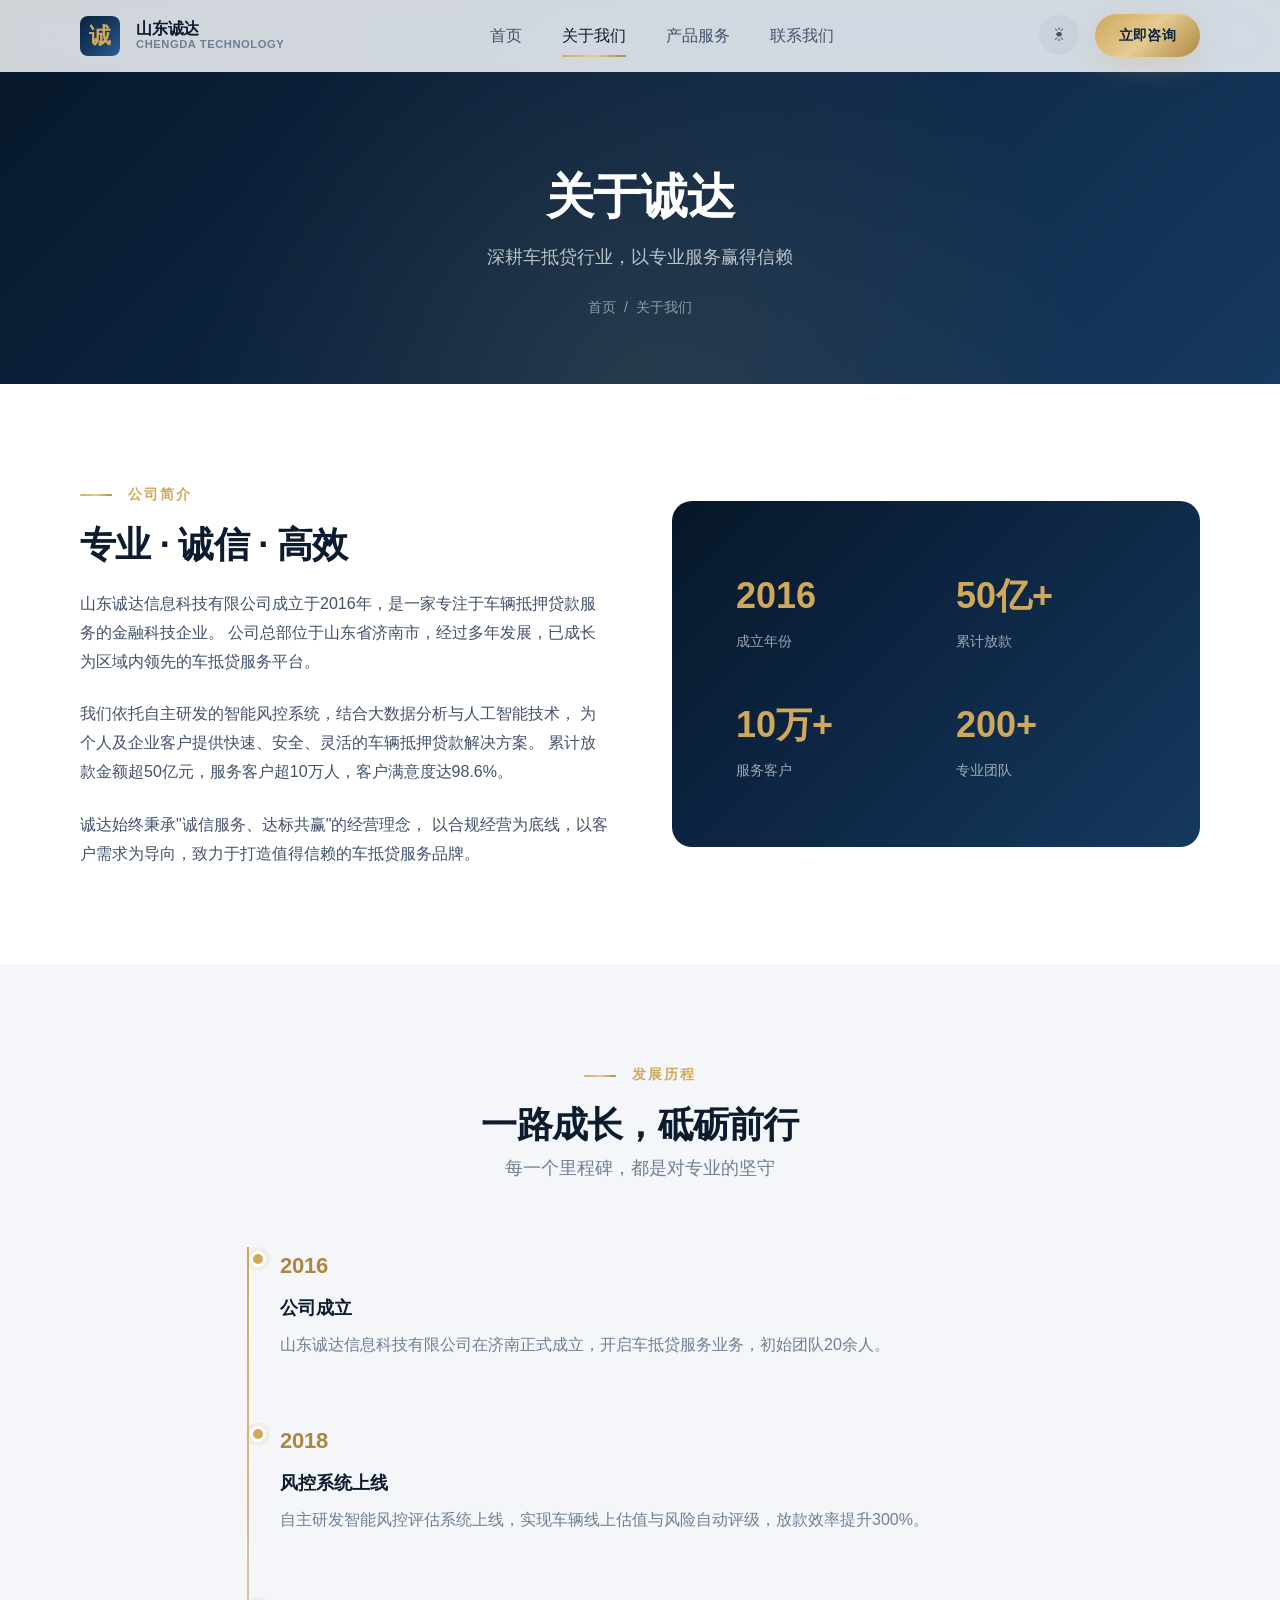
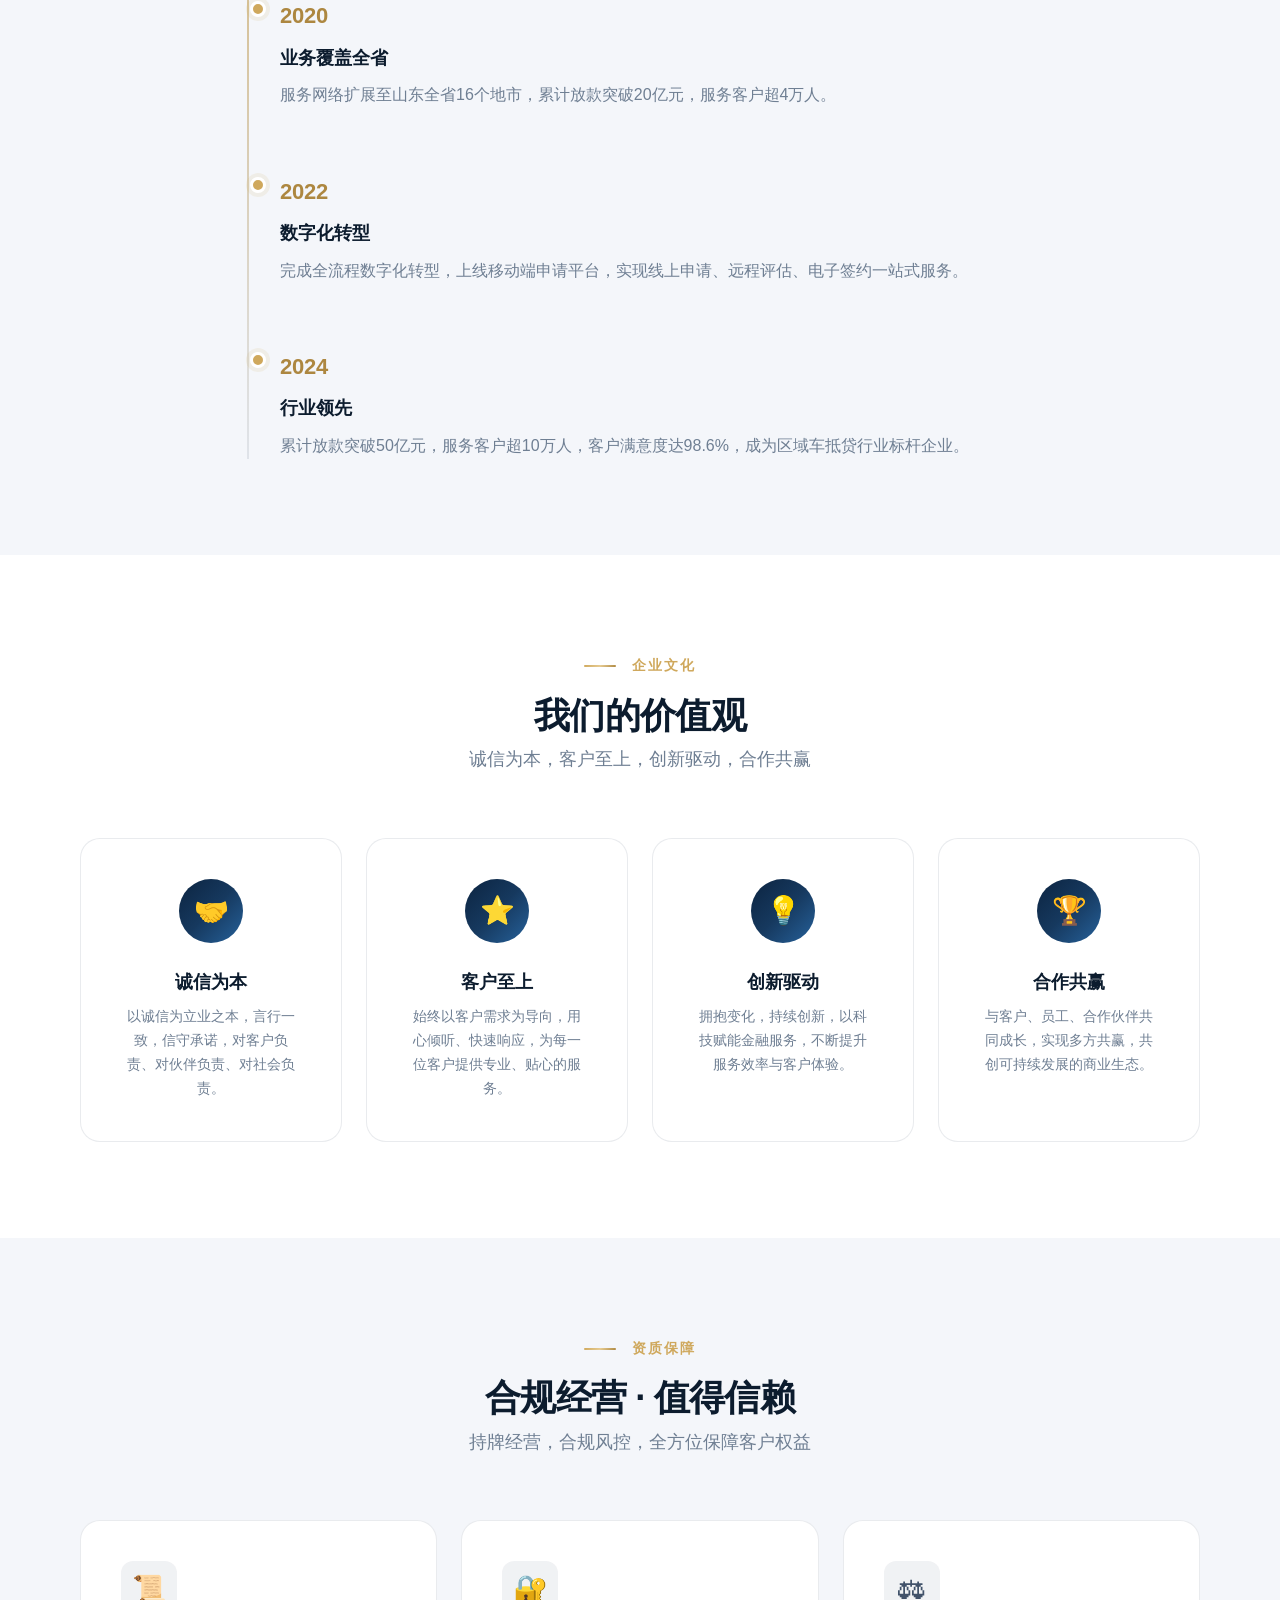
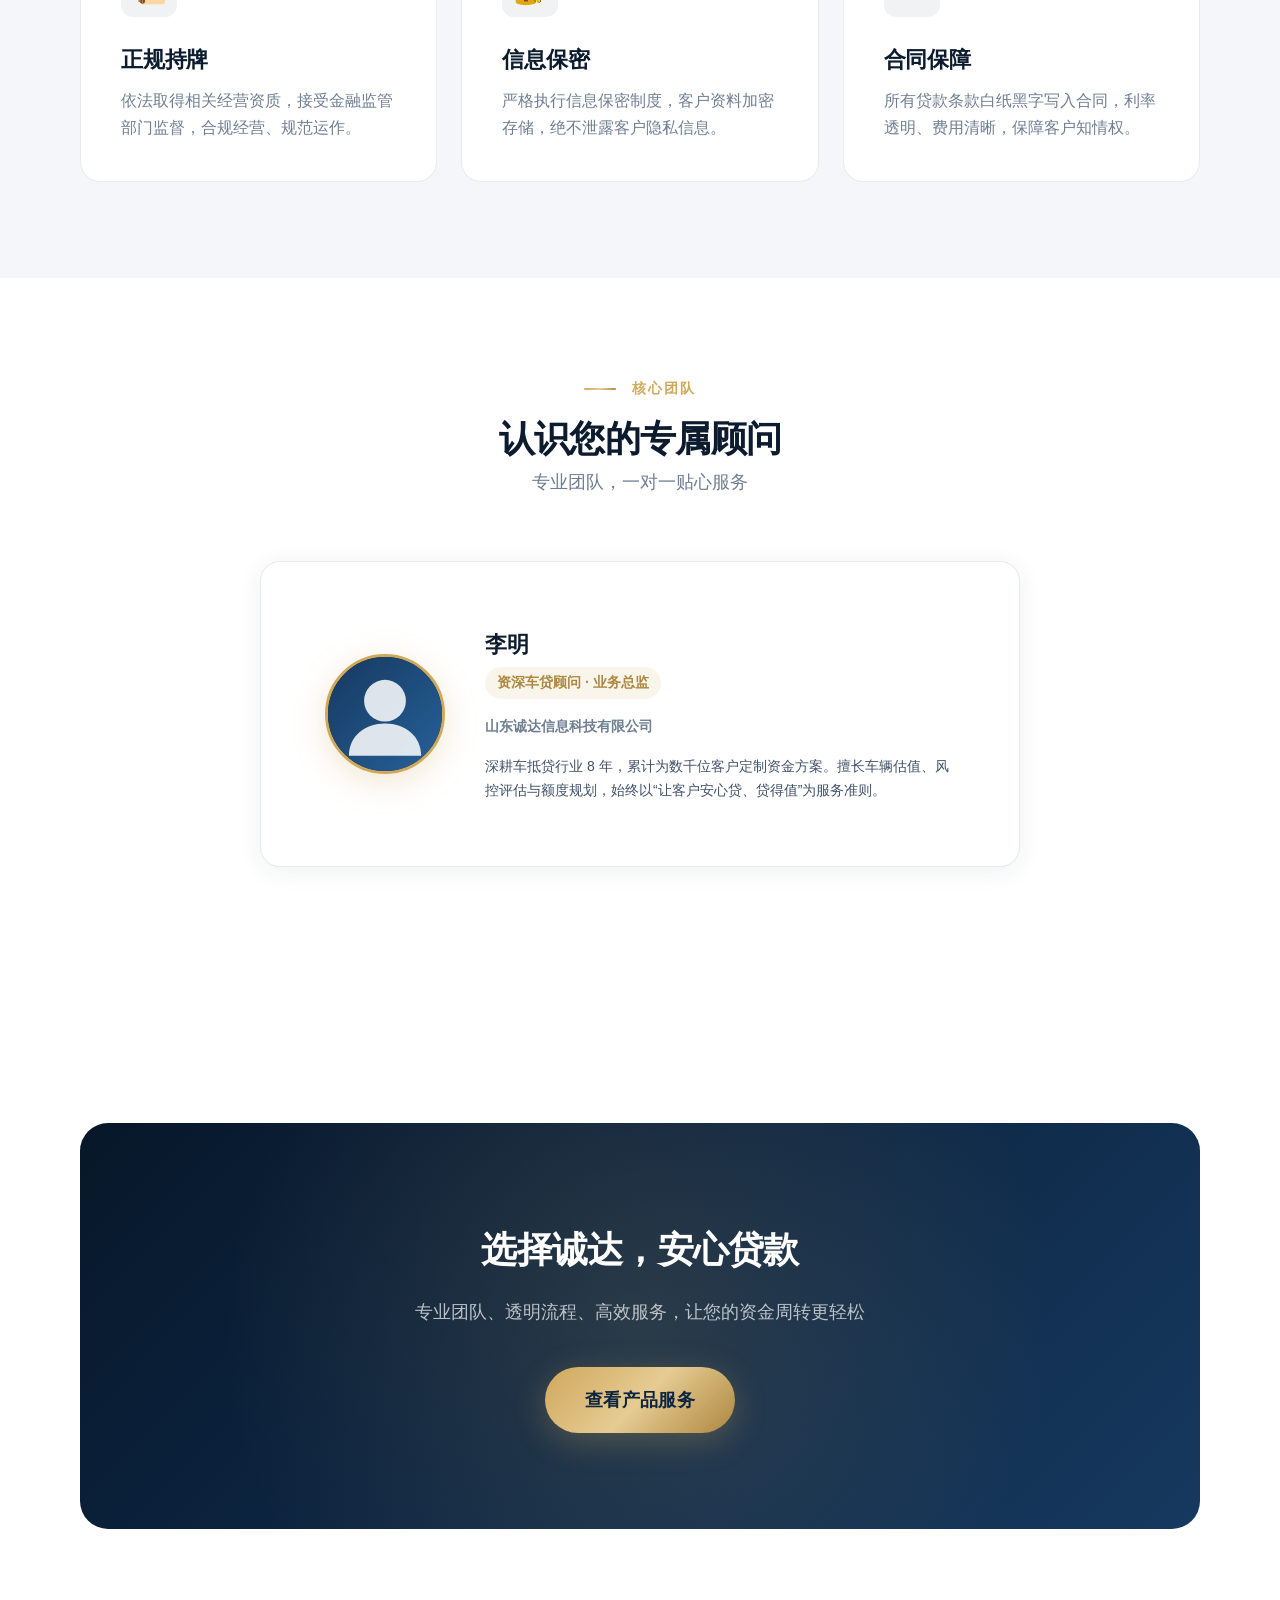
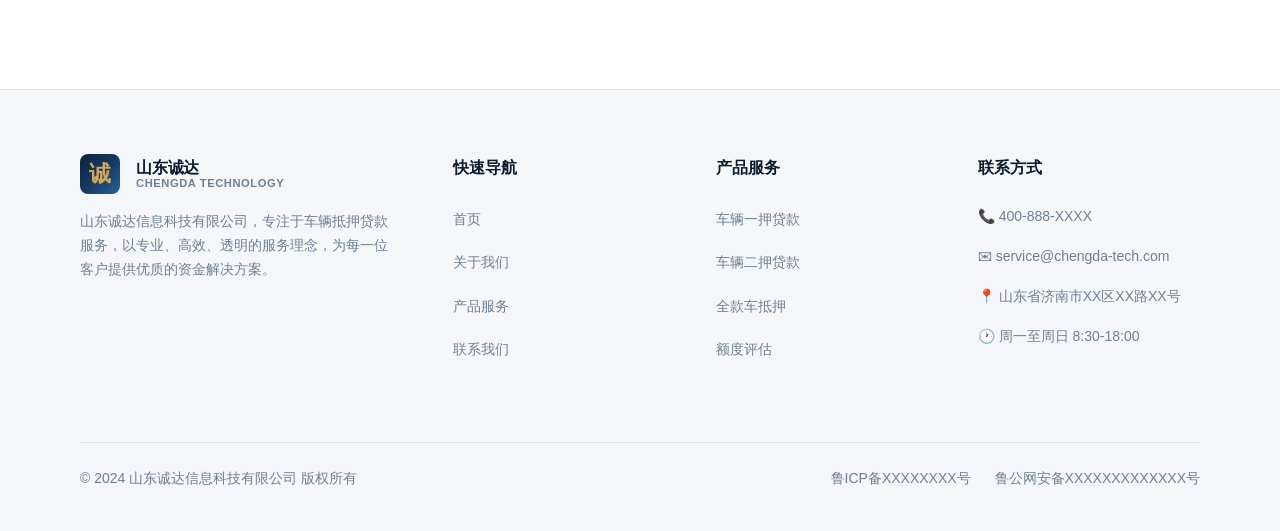
==== commit 27ec0464: "feat: 关于我们页新增职位说明板块(专家名片); 联系表单接入国内表单服务后端框架(FORM_ENDPOINT)" ====
--- a/about.html
+++ b/about.html
@@ -212,6 +212,42 @@
     </div>
   </section>
 
+  <!-- ===== 职位说明 / 核心专家 ===== -->
+  <section class="section">
+    <div class="container">
+      <div class="text-center" data-animate>
+        <span class="eyebrow">核心团队</span>
+        <h2 class="section-title">认识您的专属顾问</h2>
+        <p class="section-subtitle">专业团队，一对一贴心服务</p>
+      </div>
+
+      <div class="expert-showcase" data-animate data-animate-delay="1">
+        <div class="expert-card">
+          <div class="expert-avatar">
+            <!-- 占位头像：替换真实照片时，把下面整段 <svg>…</svg> 换成 <img src="assets/your-photo.jpg" alt="姓名"> 即可 -->
+            <svg viewBox="0 0 120 120" xmlns="http://www.w3.org/2000/svg" role="img" aria-label="顾问头像占位">
+              <defs>
+                <linearGradient id="agGrad" x1="0" y1="0" x2="1" y2="1">
+                  <stop offset="0" stop-color="#16395f"/>
+                  <stop offset="1" stop-color="#26619a"/>
+                </linearGradient>
+              </defs>
+              <rect width="120" height="120" fill="url(#agGrad)"/>
+              <circle cx="60" cy="46" r="22" fill="rgba(255,255,255,0.85)"/>
+              <path d="M22 104c0-21 17-34 38-34s38 13 38 34z" fill="rgba(255,255,255,0.85)"/>
+            </svg>
+          </div>
+          <div class="expert-info">
+            <div class="expert-name">李明</div>
+            <span class="expert-title">资深车贷顾问 · 业务总监</span>
+            <div class="expert-company">山东诚达信息科技有限公司</div>
+            <p class="expert-bio">深耕车抵贷行业 8 年，累计为数千位客户定制资金方案。擅长车辆估值、风控评估与额度规划，始终以“让客户安心贷、贷得值”为服务准则。</p>
+          </div>
+        </div>
+      </div>
+    </div>
+  </section>
+
   <!-- ===== CTA ===== -->
   <section class="section">
     <div class="container">
--- a/css/style.css
+++ b/css/style.css
@@ -1469,3 +1469,79 @@
   border: 2px solid var(--bg-section);
 }
 ::-webkit-scrollbar-thumb:hover { background: var(--c-gold); }
+
+/* ---------- 职位说明 / 专家卡片 ---------- */
+.expert-showcase { margin-top: var(--sp-xl); }
+
+.expert-card {
+  display: flex;
+  align-items: center;
+  gap: var(--sp-lg);
+  max-width: 760px;
+  margin: 0 auto;
+  padding: var(--sp-xl);
+  background: var(--bg-card);
+  border: 1px solid var(--border-color);
+  border-radius: var(--radius-lg);
+  box-shadow: var(--shadow-md);
+  transition: transform var(--transition-normal), box-shadow var(--transition-normal);
+}
+.expert-card:hover {
+  transform: translateY(-4px);
+  box-shadow: var(--shadow-lg);
+}
+
+.expert-avatar {
+  flex: 0 0 auto;
+  width: 120px;
+  height: 120px;
+  border-radius: var(--radius-full);
+  overflow: hidden;
+  border: 3px solid var(--c-gold);
+  box-shadow: var(--shadow-gold, 0 8px 32px rgba(207,168,92,0.25));
+  background: var(--grad-hero);
+}
+.expert-avatar img,
+.expert-avatar svg {
+  width: 100%;
+  height: 100%;
+  object-fit: cover;
+  display: block;
+}
+
+.expert-info { flex: 1; min-width: 0; }
+.expert-name {
+  font-size: var(--fs-xl);
+  font-weight: 700;
+  color: var(--text-primary);
+  margin-bottom: 4px;
+}
+.expert-title {
+  display: inline-block;
+  font-size: var(--fs-sm);
+  font-weight: 600;
+  color: var(--c-gold-dark, #ad8740);
+  background: var(--c-gold-soft, rgba(207,168,92,0.14));
+  padding: 4px 12px;
+  border-radius: var(--radius-full);
+  margin-bottom: var(--sp-sm);
+}
+.expert-company {
+  font-size: var(--fs-sm);
+  font-weight: 600;
+  color: var(--text-muted);
+  margin-bottom: var(--sp-sm);
+}
+.expert-bio {
+  font-size: var(--fs-sm);
+  line-height: 1.7;
+  color: var(--text-body);
+}
+
+@media (max-width: 600px) {
+  .expert-card {
+    flex-direction: column;
+    text-align: center;
+    padding: var(--sp-lg);
+  }
+}
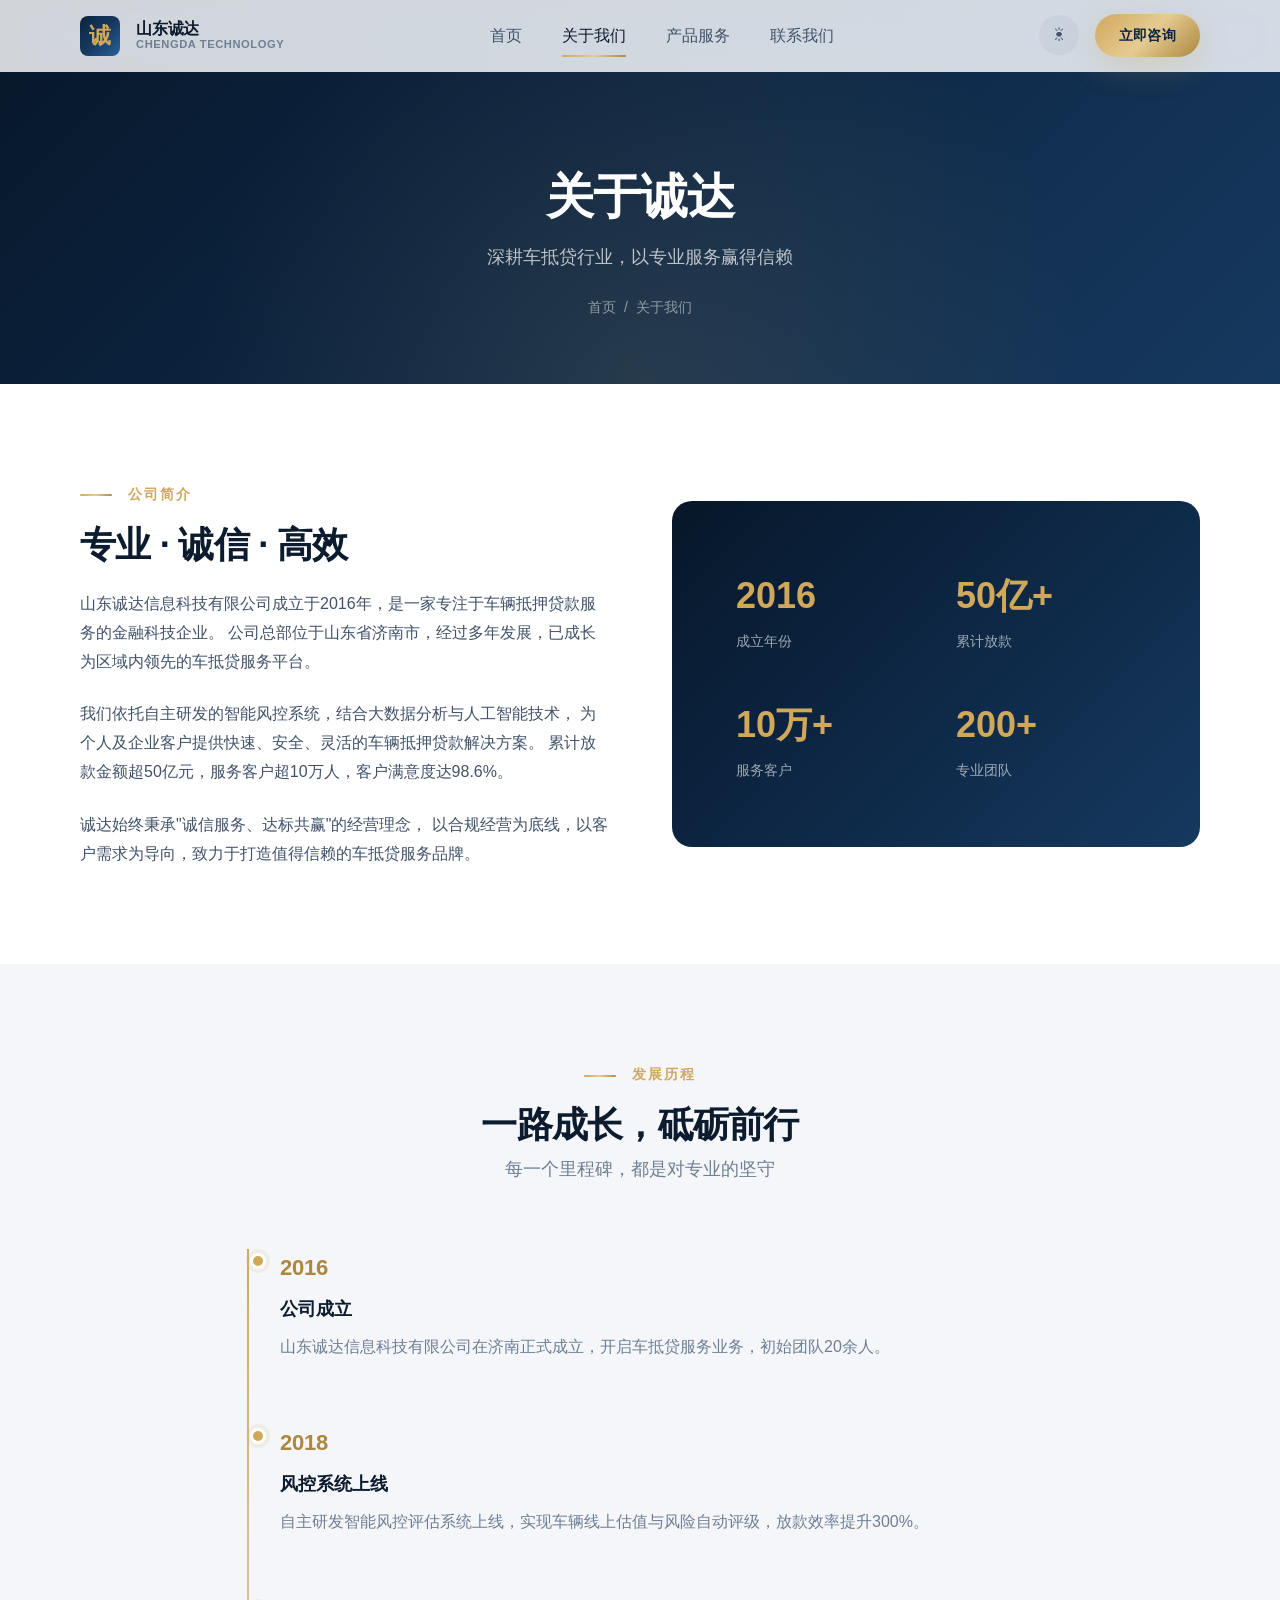
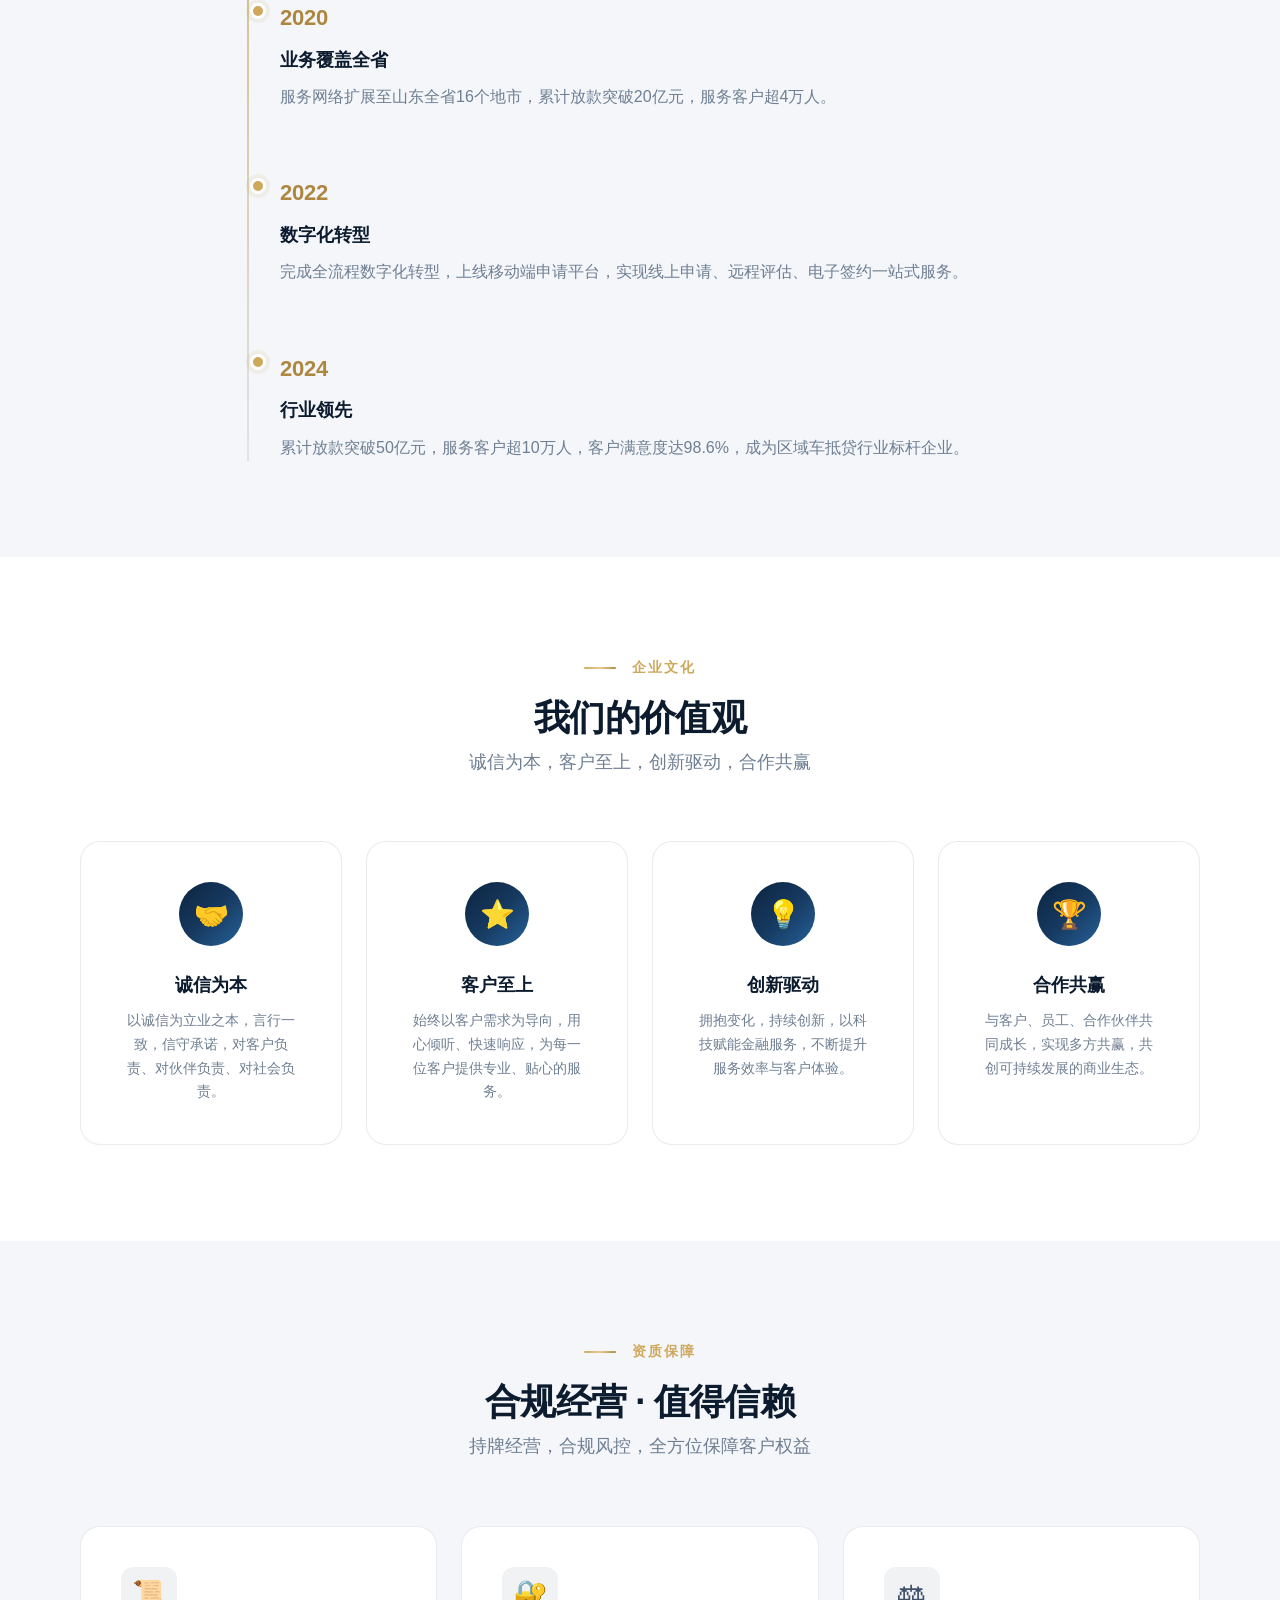
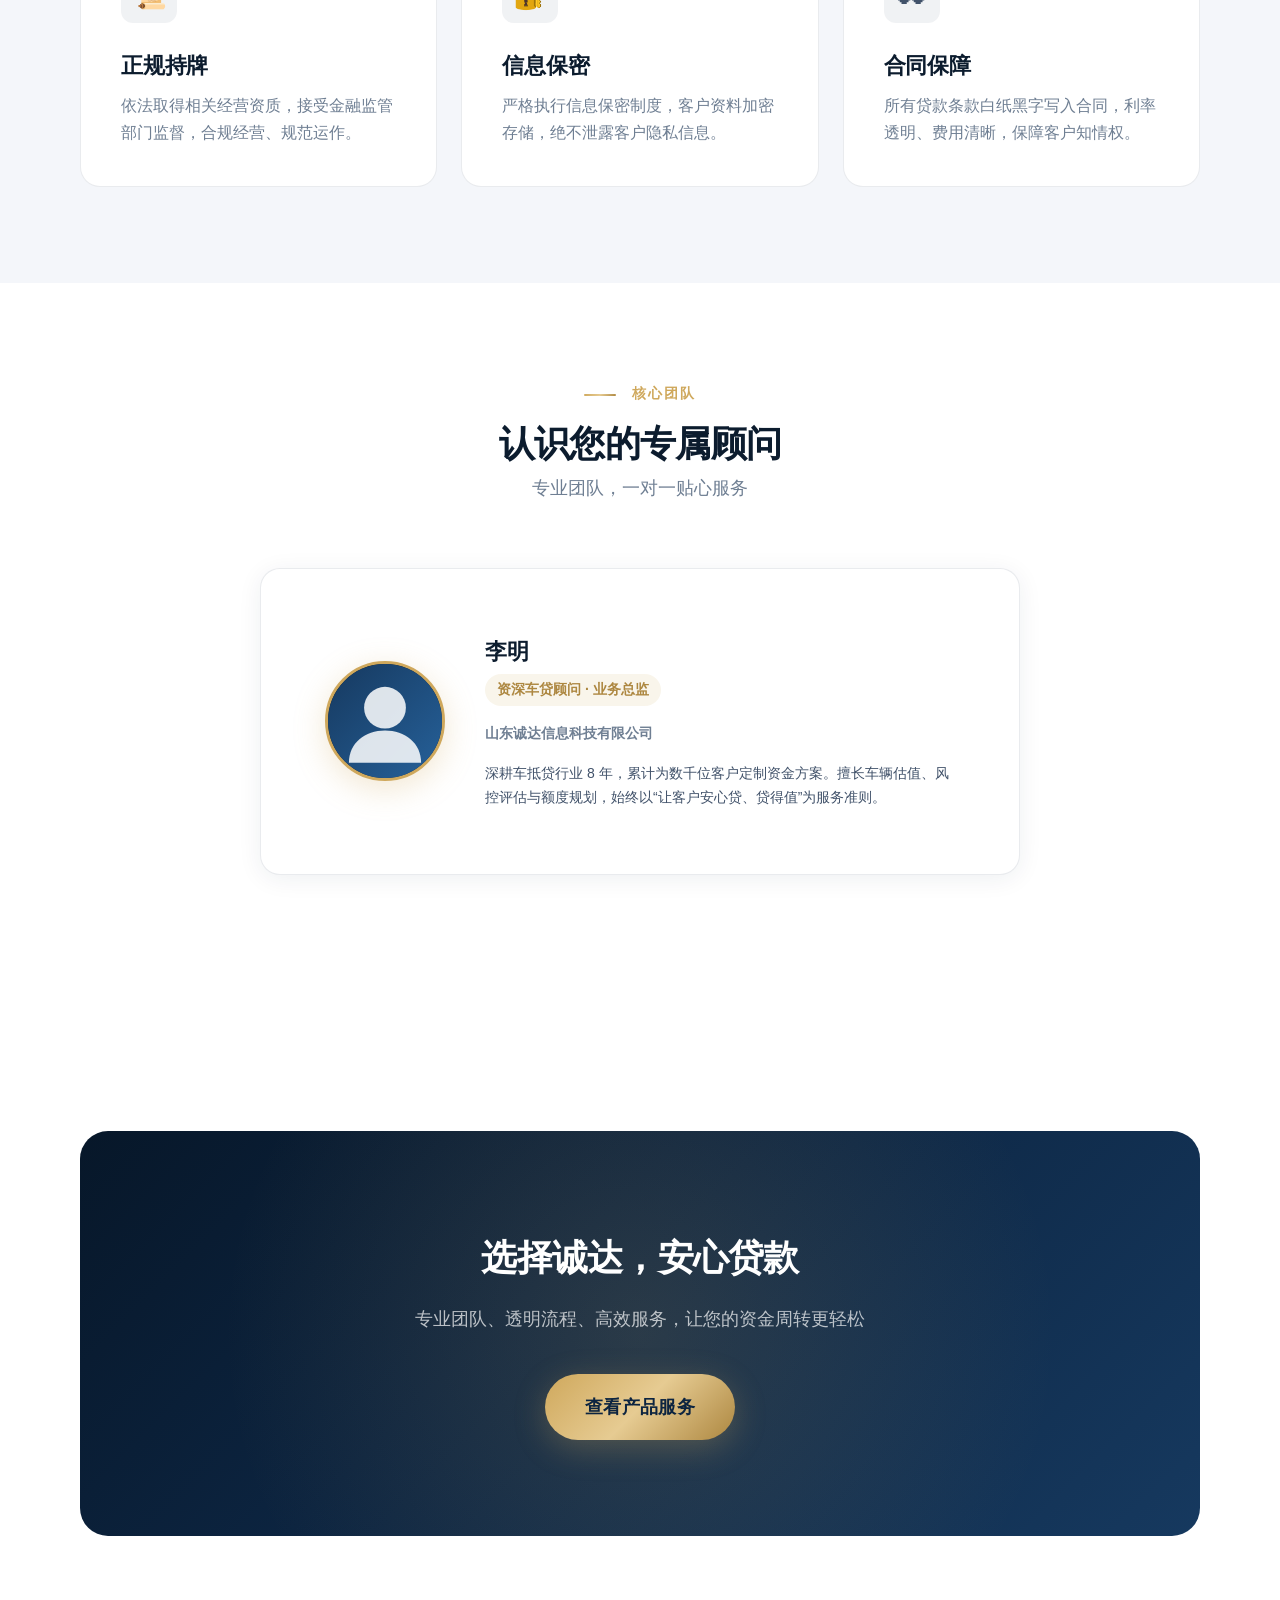
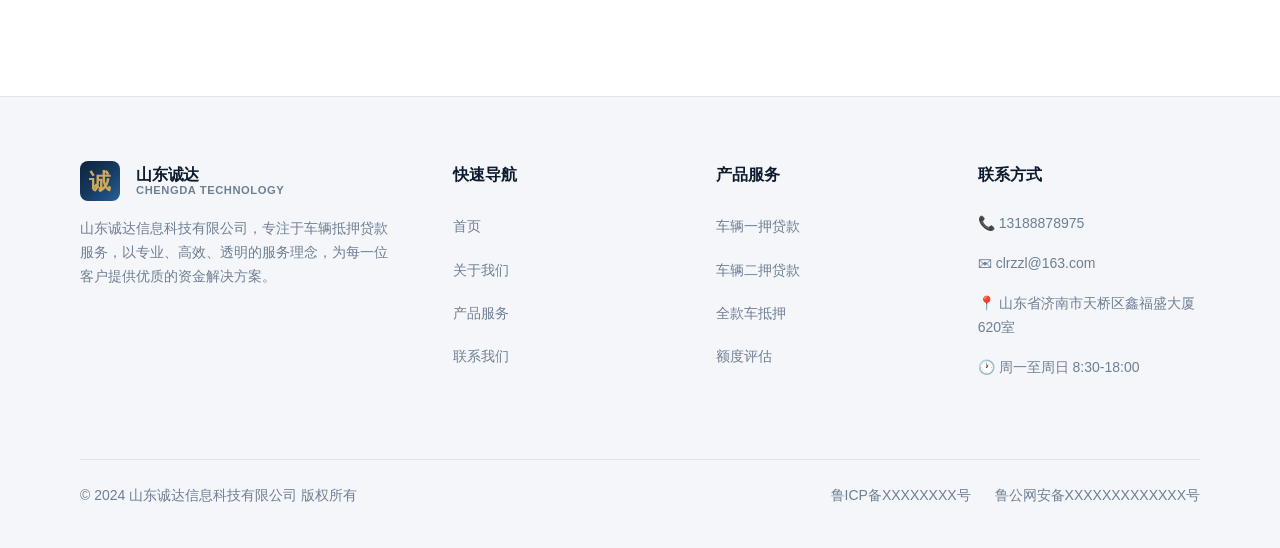
==== commit 8a3d1de9: "update: 全站联系方式更新为13188878975 / clrzzl@163.com / 济南市天桥区鑫福盛大厦620室; 恢复联系页Hero保持与其他页一致; 修联系页文字行间距" ====
--- a/about.html
+++ b/about.html
@@ -295,9 +295,9 @@
         </div>
         <div class="footer-col">
           <h4>联系方式</h4>
-          <div class="footer-contact-item">📞 400-888-XXXX</div>
-          <div class="footer-contact-item">✉ service@chengda-tech.com</div>
-          <div class="footer-contact-item">📍 山东省济南市XX区XX路XX号</div>
+          <div class="footer-contact-item">📞 13188878975</div>
+          <div class="footer-contact-item">✉ clrzzl@163.com</div>
+          <div class="footer-contact-item">📍 山东省济南市天桥区鑫福盛大厦620室</div>
           <div class="footer-contact-item">🕐 周一至周日 8:30-18:00</div>
         </div>
       </div>
--- a/css/style.css
+++ b/css/style.css
@@ -182,7 +182,7 @@
   font-size: var(--fs-lg);
   color: var(--text-muted);
   margin-top: var(--sp-xs);
-  line-height: 1.6;
+  line-height: 1.7;
 }
 
 .text-center { text-align: center; }
@@ -1020,14 +1020,15 @@
 .contact-info-label {
   font-size: var(--fs-sm);
   color: var(--text-muted);
-  margin-bottom: 2px;
+  margin-bottom: 4px;
+  line-height: 1.4;
 }
 
 .contact-info-value {
   font-size: var(--fs-base);
   font-weight: 600;
   color: var(--text-primary);
-  line-height: 1.5;
+  line-height: 1.6;
 }
 
 /* ---------- 产品卡片 ---------- */
@@ -1470,6 +1471,167 @@
 }
 ::-webkit-scrollbar-thumb:hover { background: var(--c-gold); }
 
+/* ---------- 留资表单：页面核心，整宽居中、清晰可填 ---------- */
+/* 留资核心区：表单与下方 4 个信息块共用同一居中宽度 */
+.contact-page {
+  max-width: 1080px;
+  margin: 0 auto;
+}
+.contact-form-block {
+  max-width: 100%;
+  margin: 0 0 var(--sp-2xl);
+}
+.contact-info {
+  margin-top: var(--sp-md);
+}
+.contact-info-lead {
+  text-align: center;
+  color: var(--text-muted);
+  font-size: var(--fs-sm);
+  line-height: 1.7;
+  margin-bottom: var(--sp-lg);
+}
+.form-embed-wrap {
+  padding: var(--sp-lg);
+  border: 1px solid var(--c-gold-soft);
+}
+.form-embed-head {
+  display: flex;
+  flex-direction: column;
+  align-items: flex-start;
+  gap: var(--sp-xs);
+  margin-bottom: var(--sp-md);
+}
+.form-embed-badge {
+  display: inline-flex;
+  align-items: center;
+  gap: 0.4rem;
+  font-size: var(--fs-xs);
+  color: var(--c-gold);
+  background: var(--c-gold-soft);
+  padding: 0.35rem 0.85rem;
+  border-radius: var(--radius-full);
+}
+.form-embed-title {
+  font-size: var(--fs-lg);
+  font-weight: 700;
+  color: var(--text-primary);
+}
+.form-embed-tip {
+  font-size: var(--fs-sm);
+  color: var(--text-muted);
+  margin-top: var(--sp-xs);
+  line-height: 1.7;
+}
+.form-embed-note {
+  font-size: var(--fs-xs);
+  color: var(--text-muted);
+  margin-top: var(--sp-md);
+  line-height: 1.6;
+  text-align: center;
+}
+
+/* ---------- WPS 表单嵌入 ---------- */
+.wps-form-embed {
+  width: 100%;
+  height: 920px;
+  border-radius: var(--radius-lg);
+  overflow: hidden;
+  border: 1px solid var(--border-color);
+  background: var(--bg-card);
+  box-shadow: var(--shadow-md);
+}
+.wps-form-embed iframe {
+  width: 100%;
+  height: 100%;
+  border: 0;
+  display: block;
+}
+
+/* ---------- 服务支持（到访须知 + 紧急联系） ---------- */
+.contact-support {
+  display: grid;
+  grid-template-columns: 1fr 1fr;
+  gap: var(--sp-xl);
+  align-items: stretch;
+  margin-top: var(--sp-xl);
+}
+.support-card {
+  padding: var(--sp-xl);
+  height: 100%;
+}
+.support-title {
+  font-size: var(--fs-lg);
+  font-weight: 700;
+  color: var(--text-primary);
+  margin-bottom: var(--sp-md);
+  display: flex;
+  align-items: center;
+  gap: var(--sp-sm);
+}
+.support-title::before {
+  content: "";
+  width: 4px;
+  height: 1.1em;
+  border-radius: 4px;
+  background: var(--c-gold);
+}
+.support-list {
+  display: flex;
+  flex-direction: column;
+  gap: var(--sp-sm);
+}
+.support-list li {
+  position: relative;
+  padding-left: 1.1rem;
+  font-size: var(--fs-sm);
+  color: var(--text-body);
+  line-height: 1.7;
+}
+.support-list li::before {
+  content: "·";
+  position: absolute;
+  left: 0;
+  color: var(--c-gold);
+  font-weight: 700;
+}
+.support-emergency {
+  background: var(--grad-primary);
+  color: #fff;
+  border: none;
+}
+.support-emergency .support-title {
+  color: #fff;
+}
+.support-emergency .support-title::before {
+  background: var(--c-gold);
+}
+.support-desc {
+  font-size: var(--fs-sm);
+  color: rgba(255, 255, 255, 0.75);
+  line-height: 1.8;
+  margin-bottom: var(--sp-lg);
+}
+.support-phone {
+  font-size: var(--fs-2xl);
+  font-weight: 800;
+  color: var(--c-gold);
+  letter-spacing: 0.03em;
+}
+.support-note {
+  margin-top: var(--sp-lg);
+  padding-top: var(--sp-md);
+  border-top: 1px solid rgba(255, 255, 255, 0.15);
+  font-size: var(--fs-xs);
+  color: rgba(255, 255, 255, 0.6);
+}
+
+@media (max-width: 768px) {
+  .wps-form-embed { height: 860px; }
+  .contact-form-block { margin-bottom: var(--sp-xl); }
+  .contact-support { grid-template-columns: 1fr; gap: var(--sp-lg); }
+}
+
 /* ---------- 职位说明 / 专家卡片 ---------- */
 .expert-showcase { margin-top: var(--sp-xl); }
 
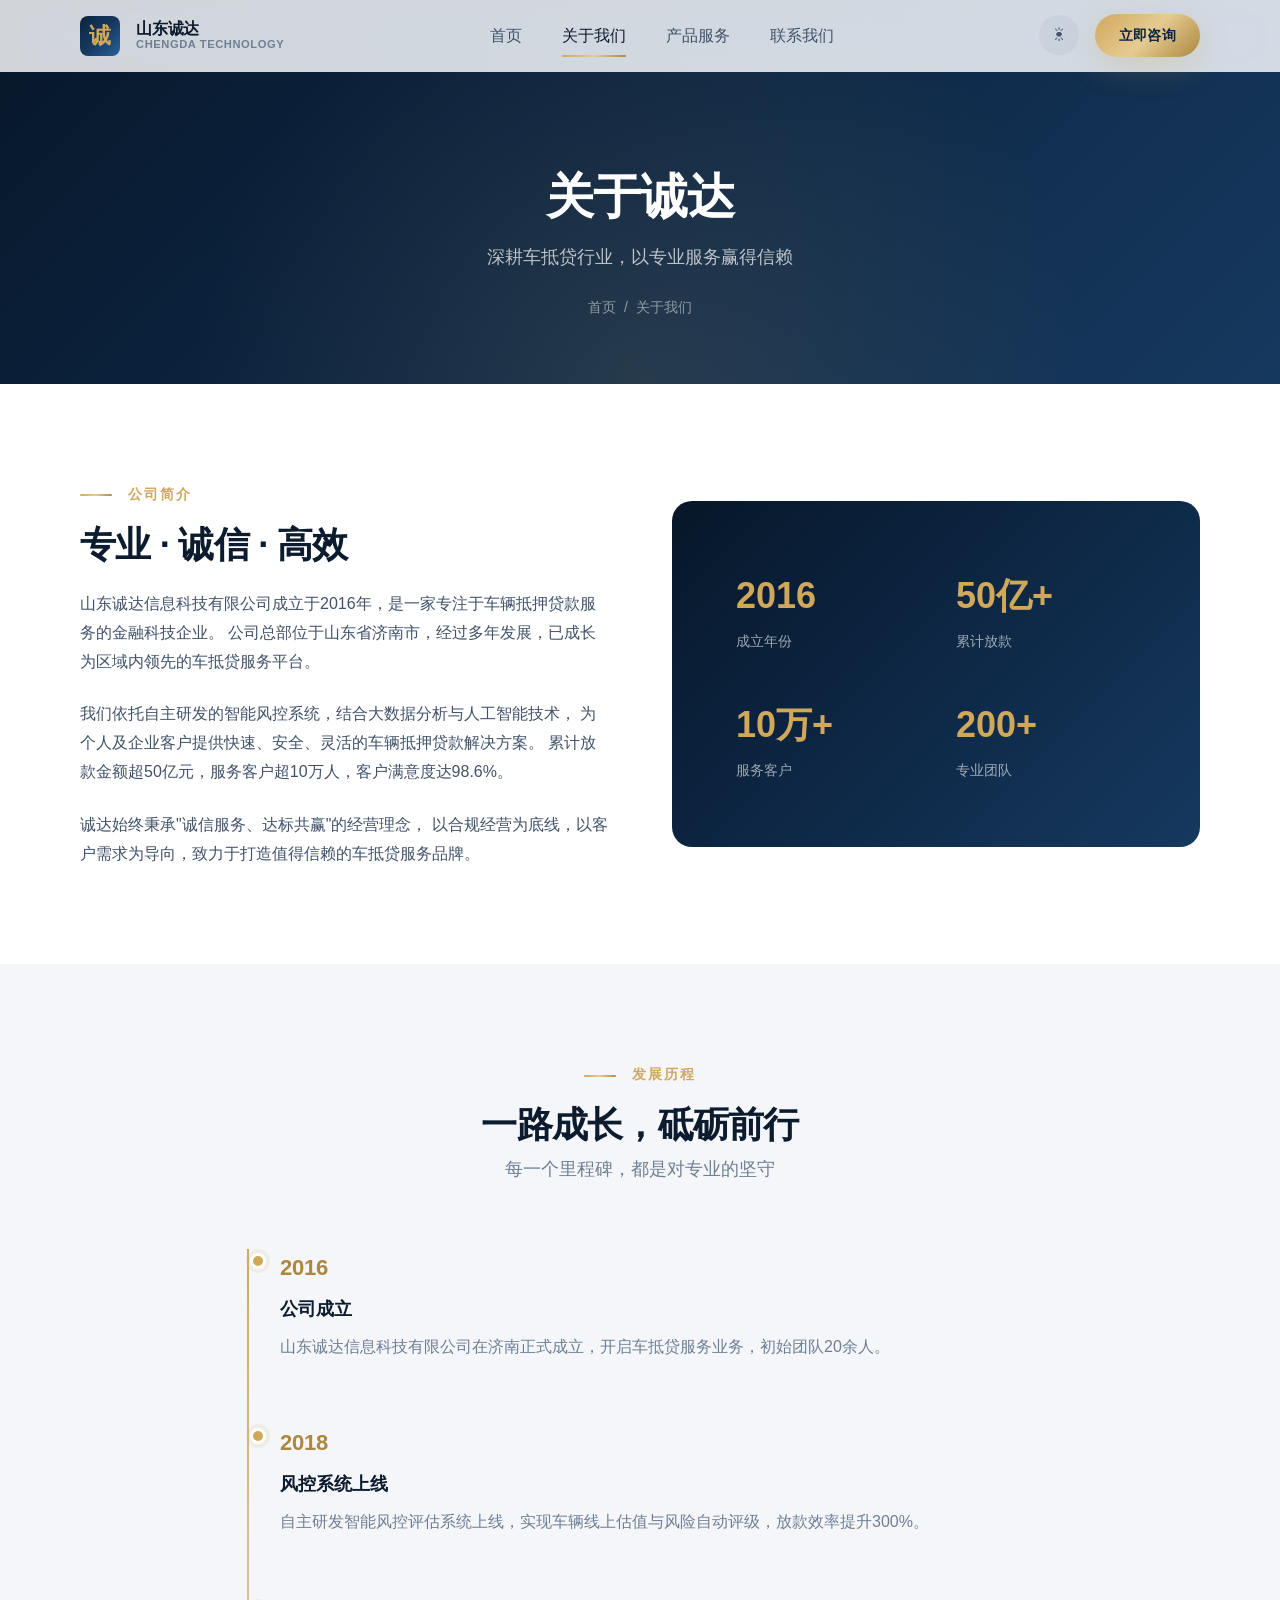
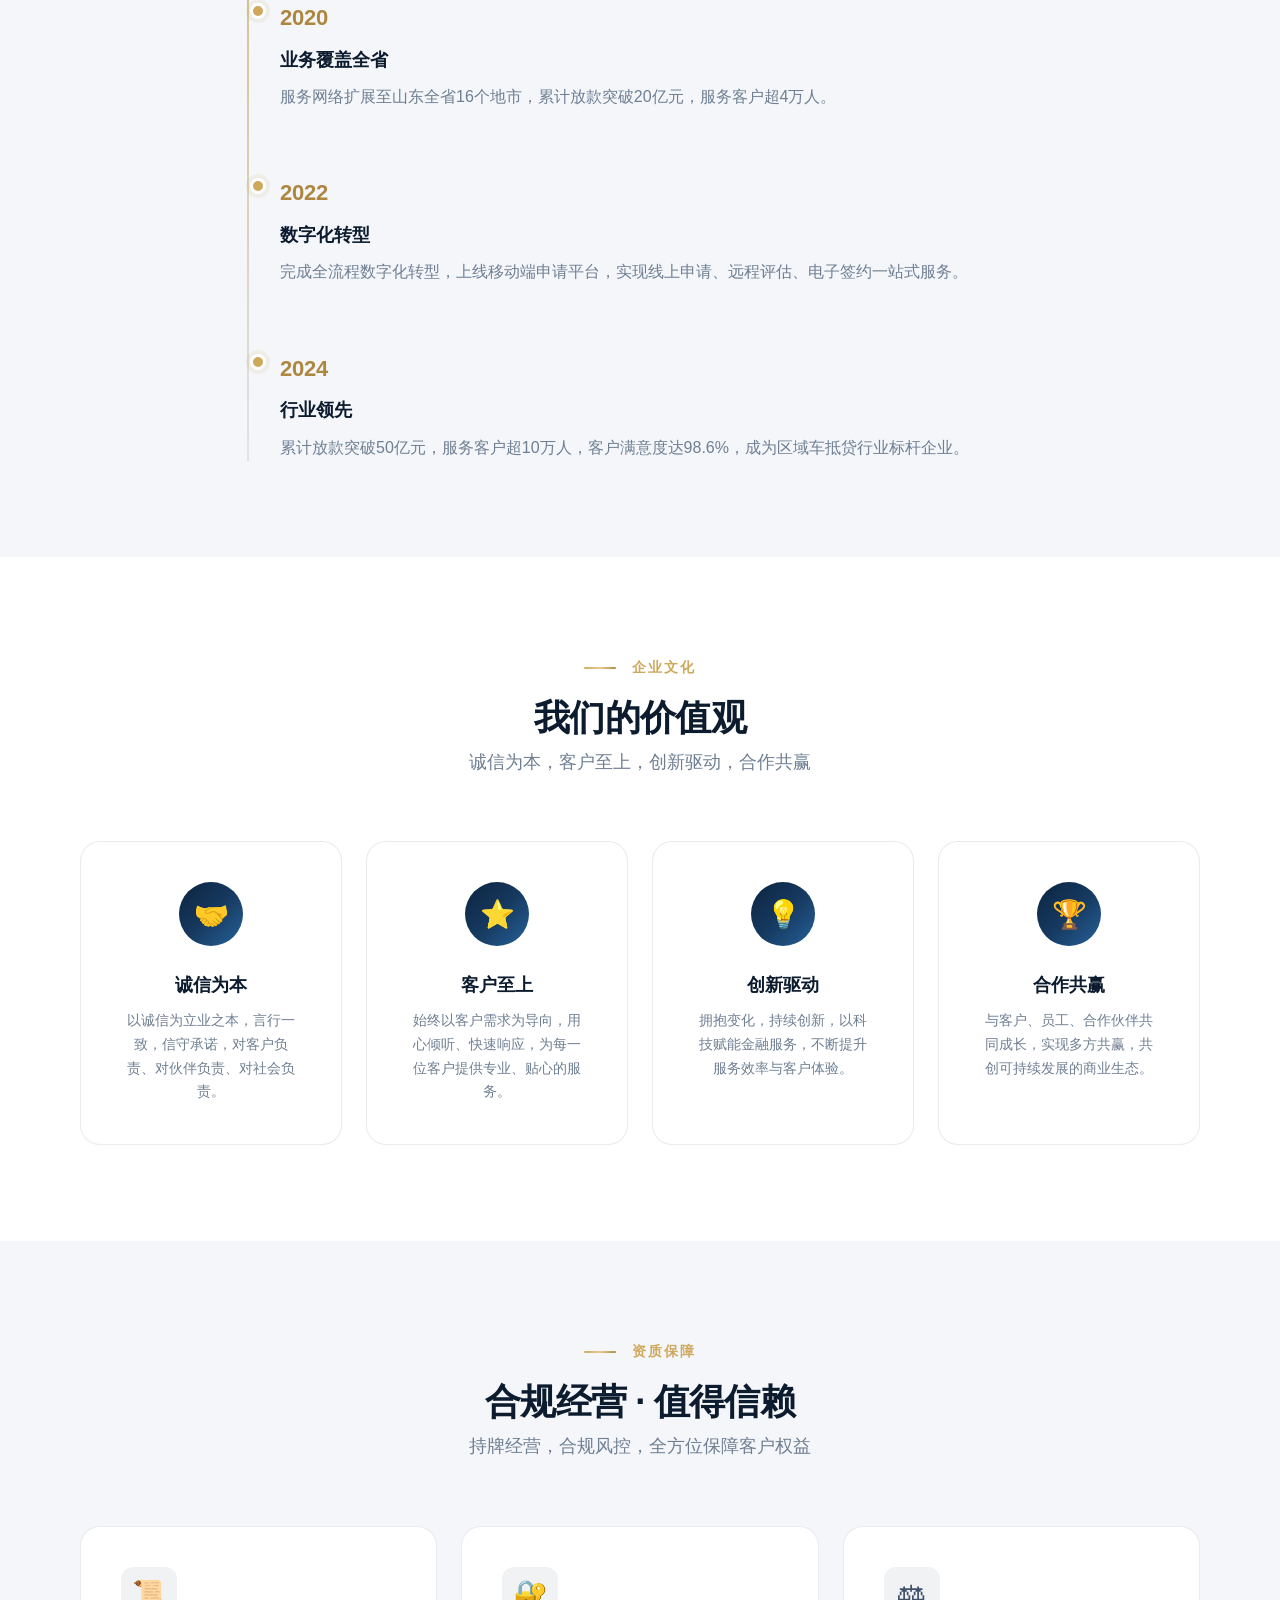
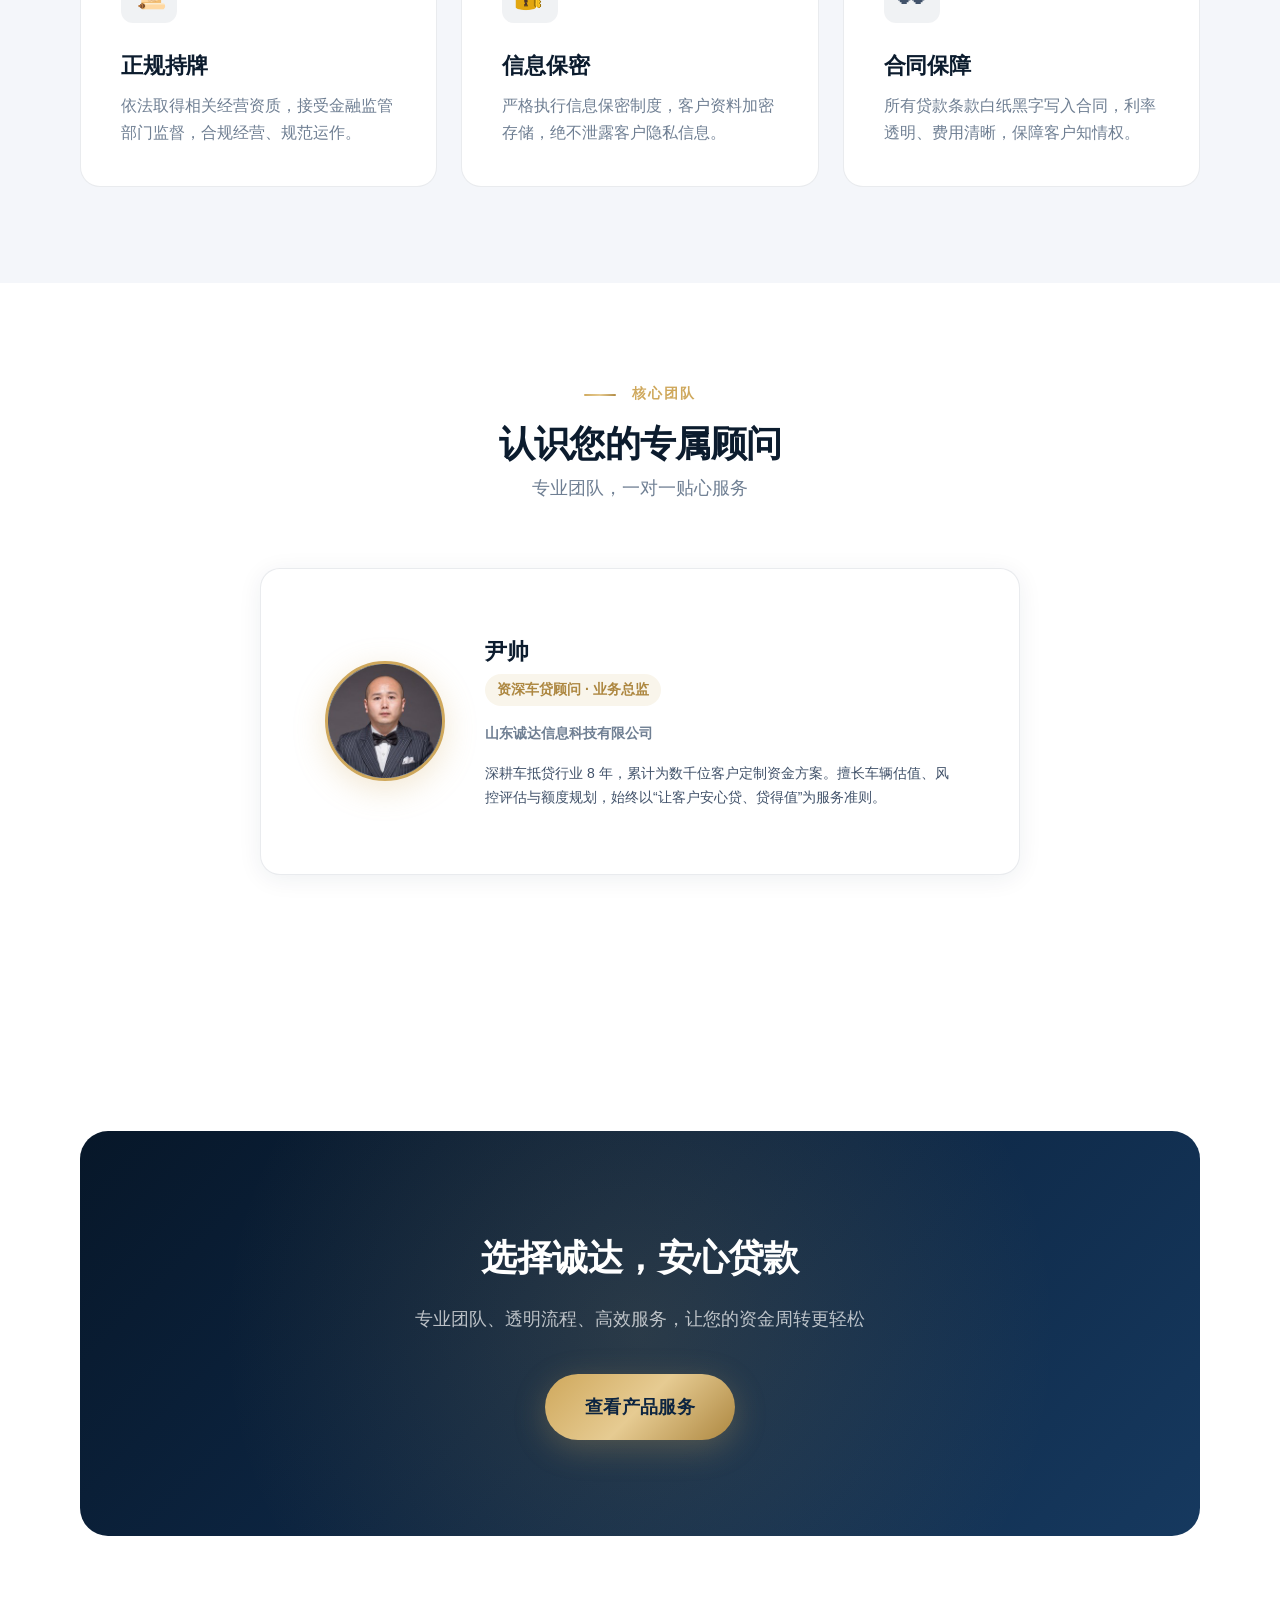
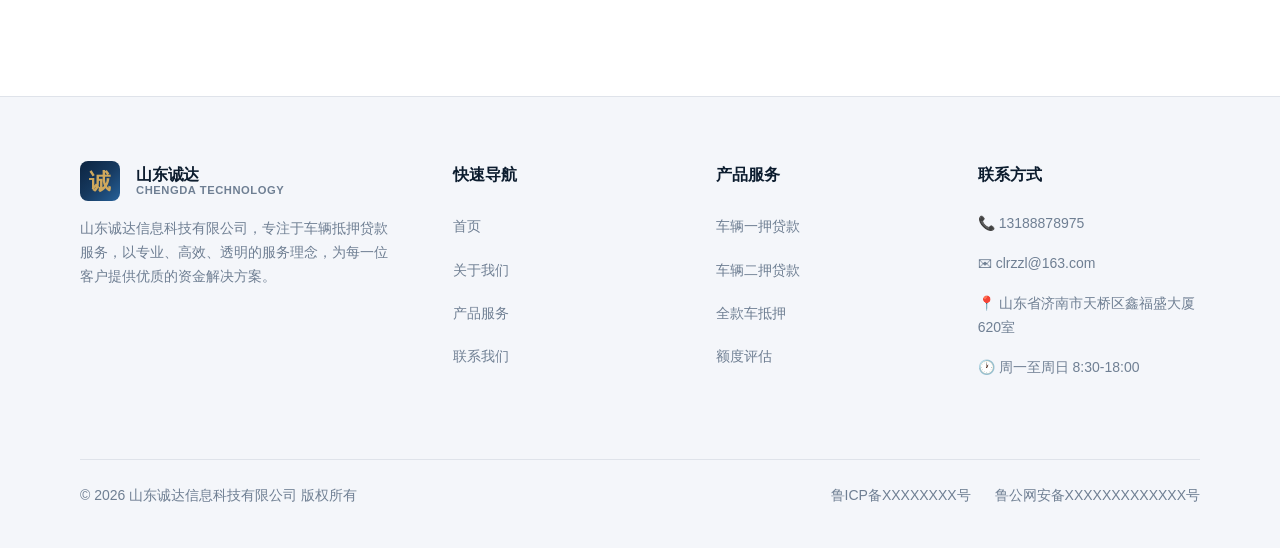
==== commit 613118aa: "feat: 新增临沂/菏泽服务网点；顾问姓名改为尹帅并替换真实头像照片" ====
--- a/about.html
+++ b/about.html
@@ -224,21 +224,10 @@
       <div class="expert-showcase" data-animate data-animate-delay="1">
         <div class="expert-card">
           <div class="expert-avatar">
-            <!-- 占位头像：替换真实照片时，把下面整段 <svg>…</svg> 换成 <img src="assets/your-photo.jpg" alt="姓名"> 即可 -->
-            <svg viewBox="0 0 120 120" xmlns="http://www.w3.org/2000/svg" role="img" aria-label="顾问头像占位">
-              <defs>
-                <linearGradient id="agGrad" x1="0" y1="0" x2="1" y2="1">
-                  <stop offset="0" stop-color="#16395f"/>
-                  <stop offset="1" stop-color="#26619a"/>
-                </linearGradient>
-              </defs>
-              <rect width="120" height="120" fill="url(#agGrad)"/>
-              <circle cx="60" cy="46" r="22" fill="rgba(255,255,255,0.85)"/>
-              <path d="M22 104c0-21 17-34 38-34s38 13 38 34z" fill="rgba(255,255,255,0.85)"/>
-            </svg>
+            <img src="assets/expert-avatar.jpg" alt="尹帅">
           </div>
           <div class="expert-info">
-            <div class="expert-name">李明</div>
+            <div class="expert-name">尹帅</div>
             <span class="expert-title">资深车贷顾问 · 业务总监</span>
             <div class="expert-company">山东诚达信息科技有限公司</div>
             <p class="expert-bio">深耕车抵贷行业 8 年，累计为数千位客户定制资金方案。擅长车辆估值、风控评估与额度规划，始终以“让客户安心贷、贷得值”为服务准则。</p>
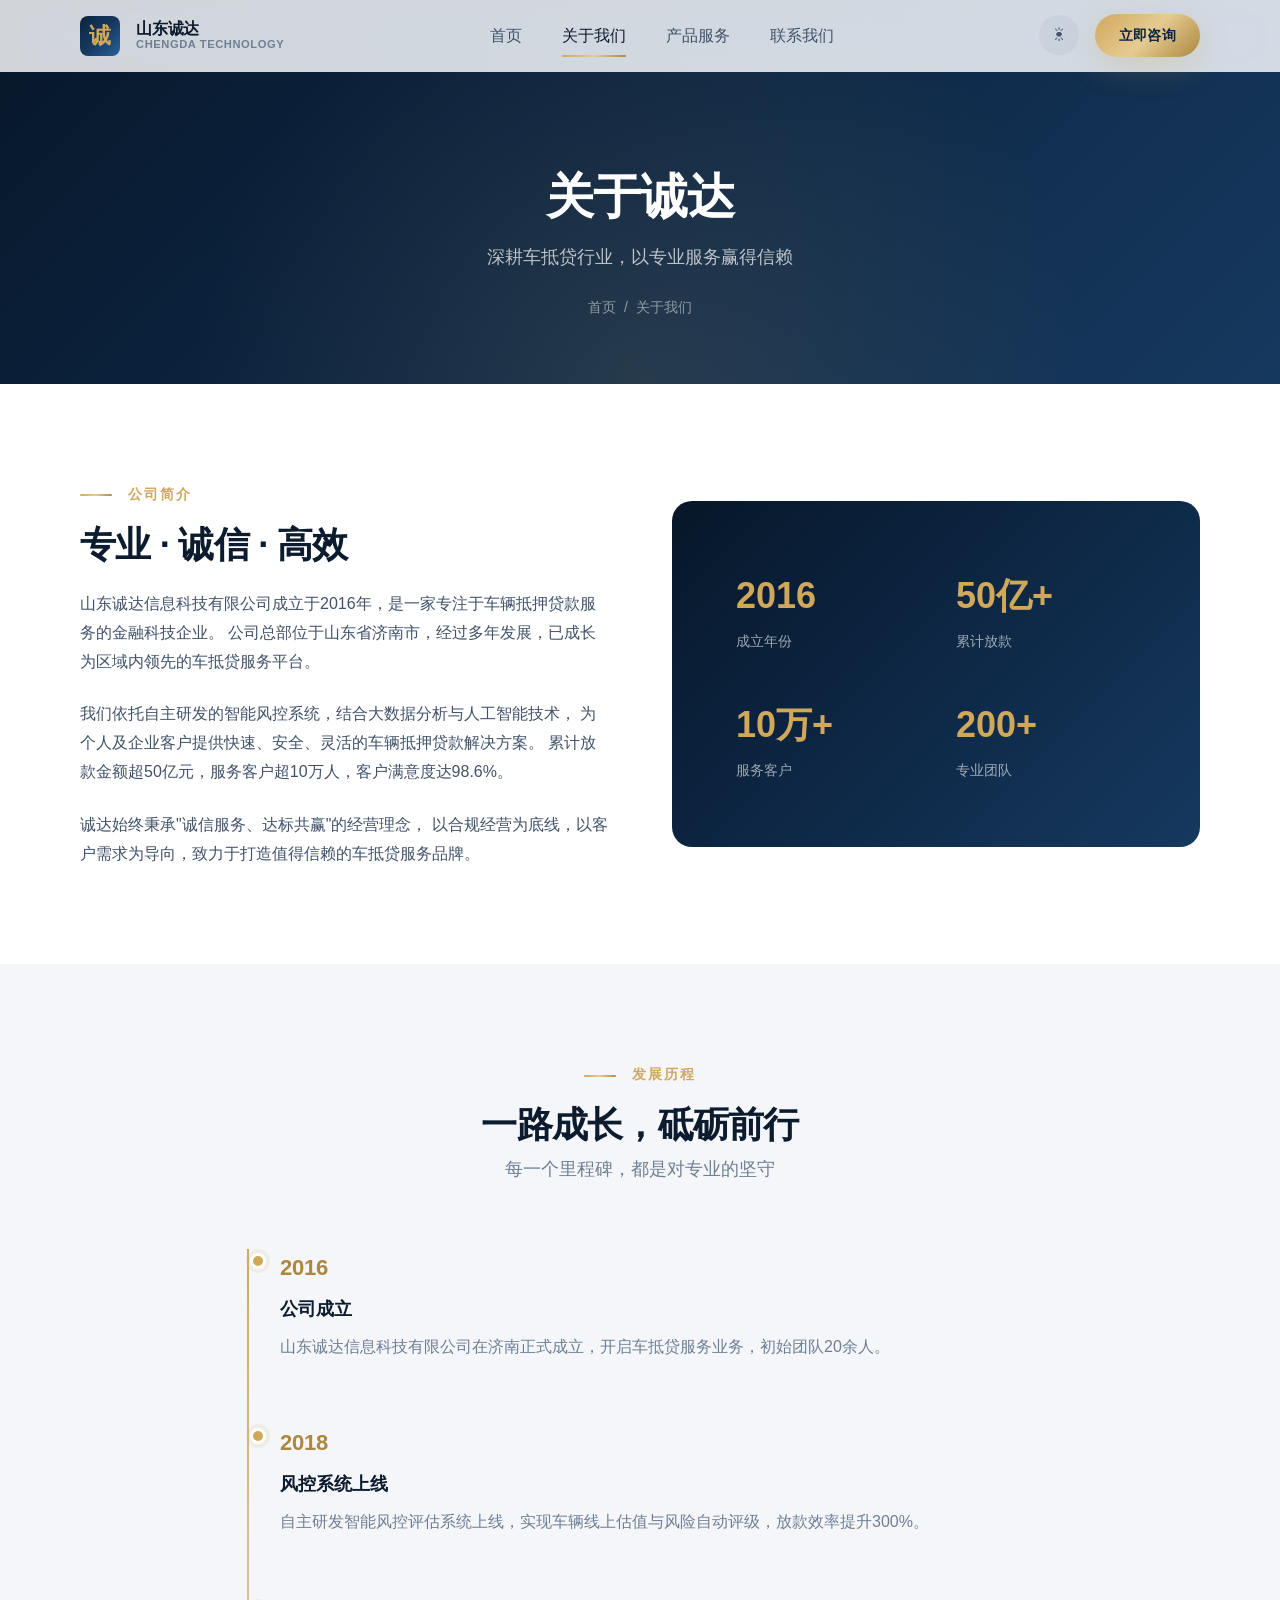
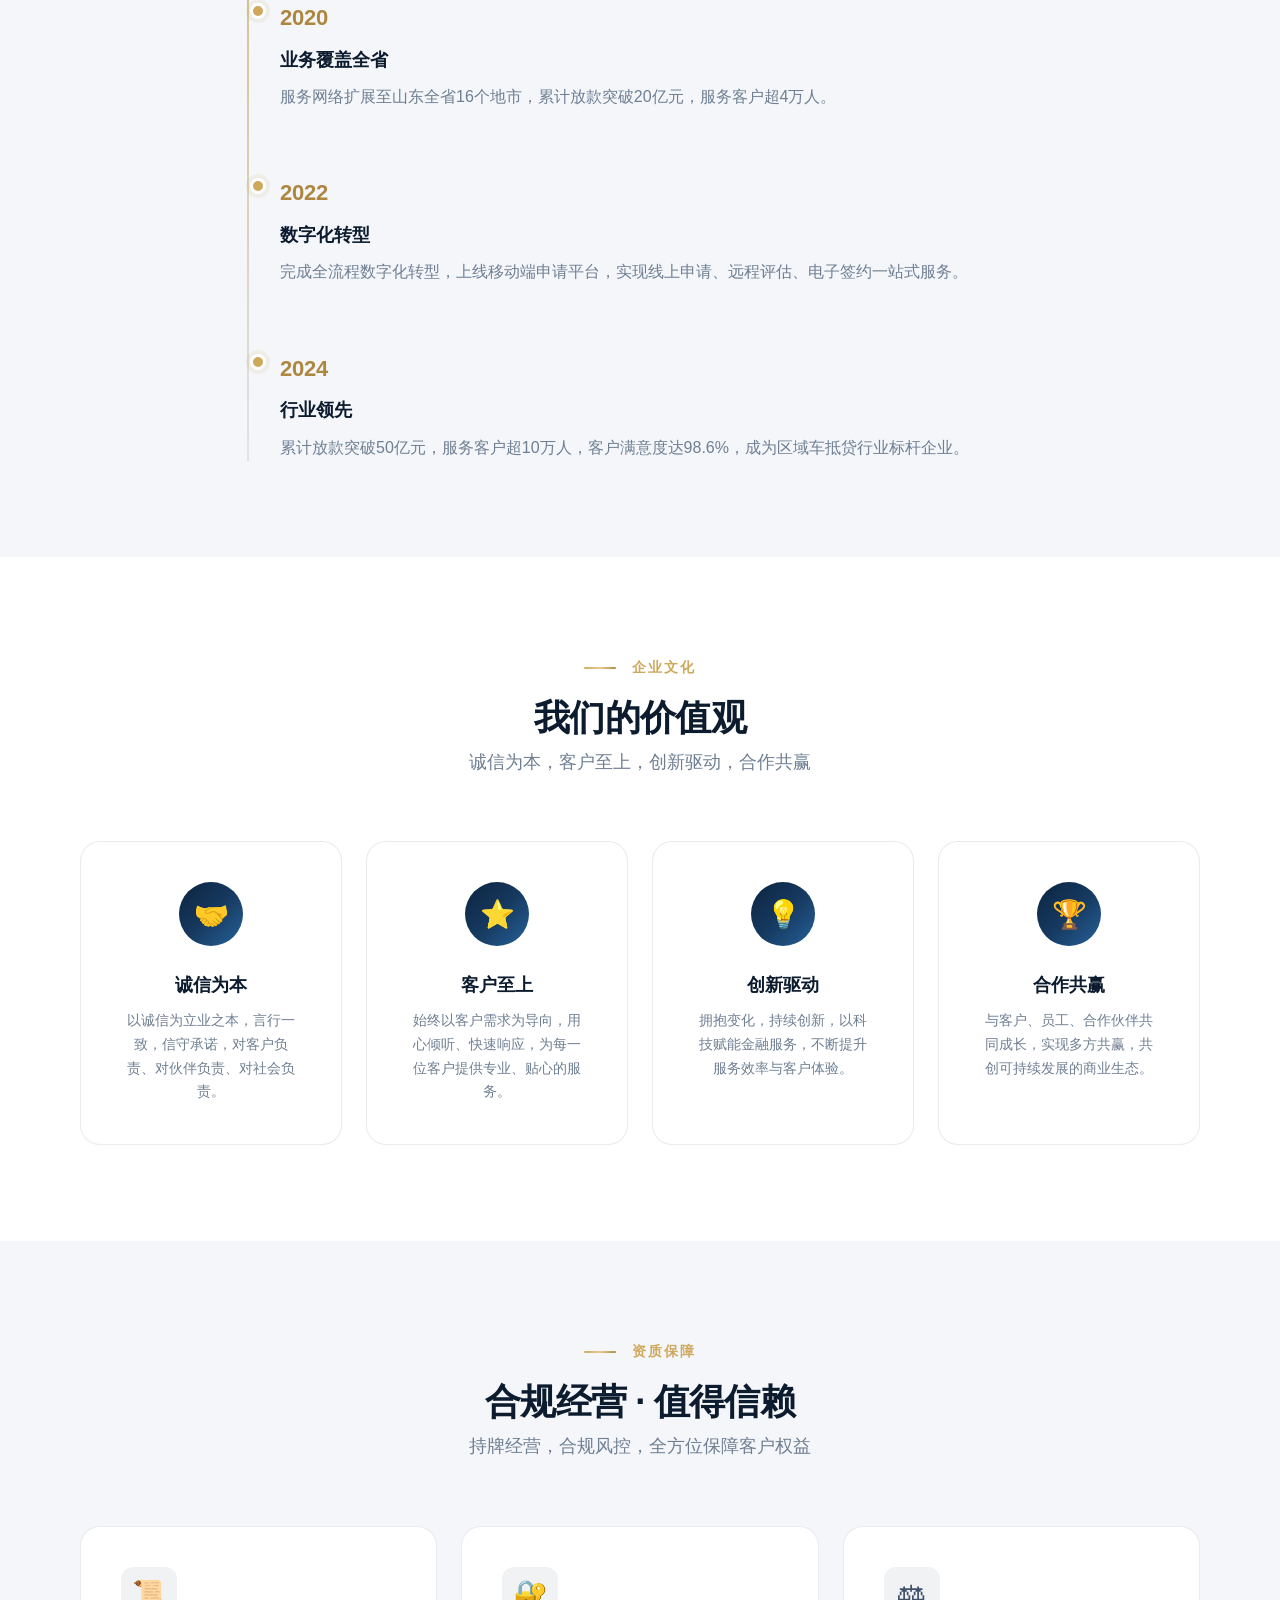
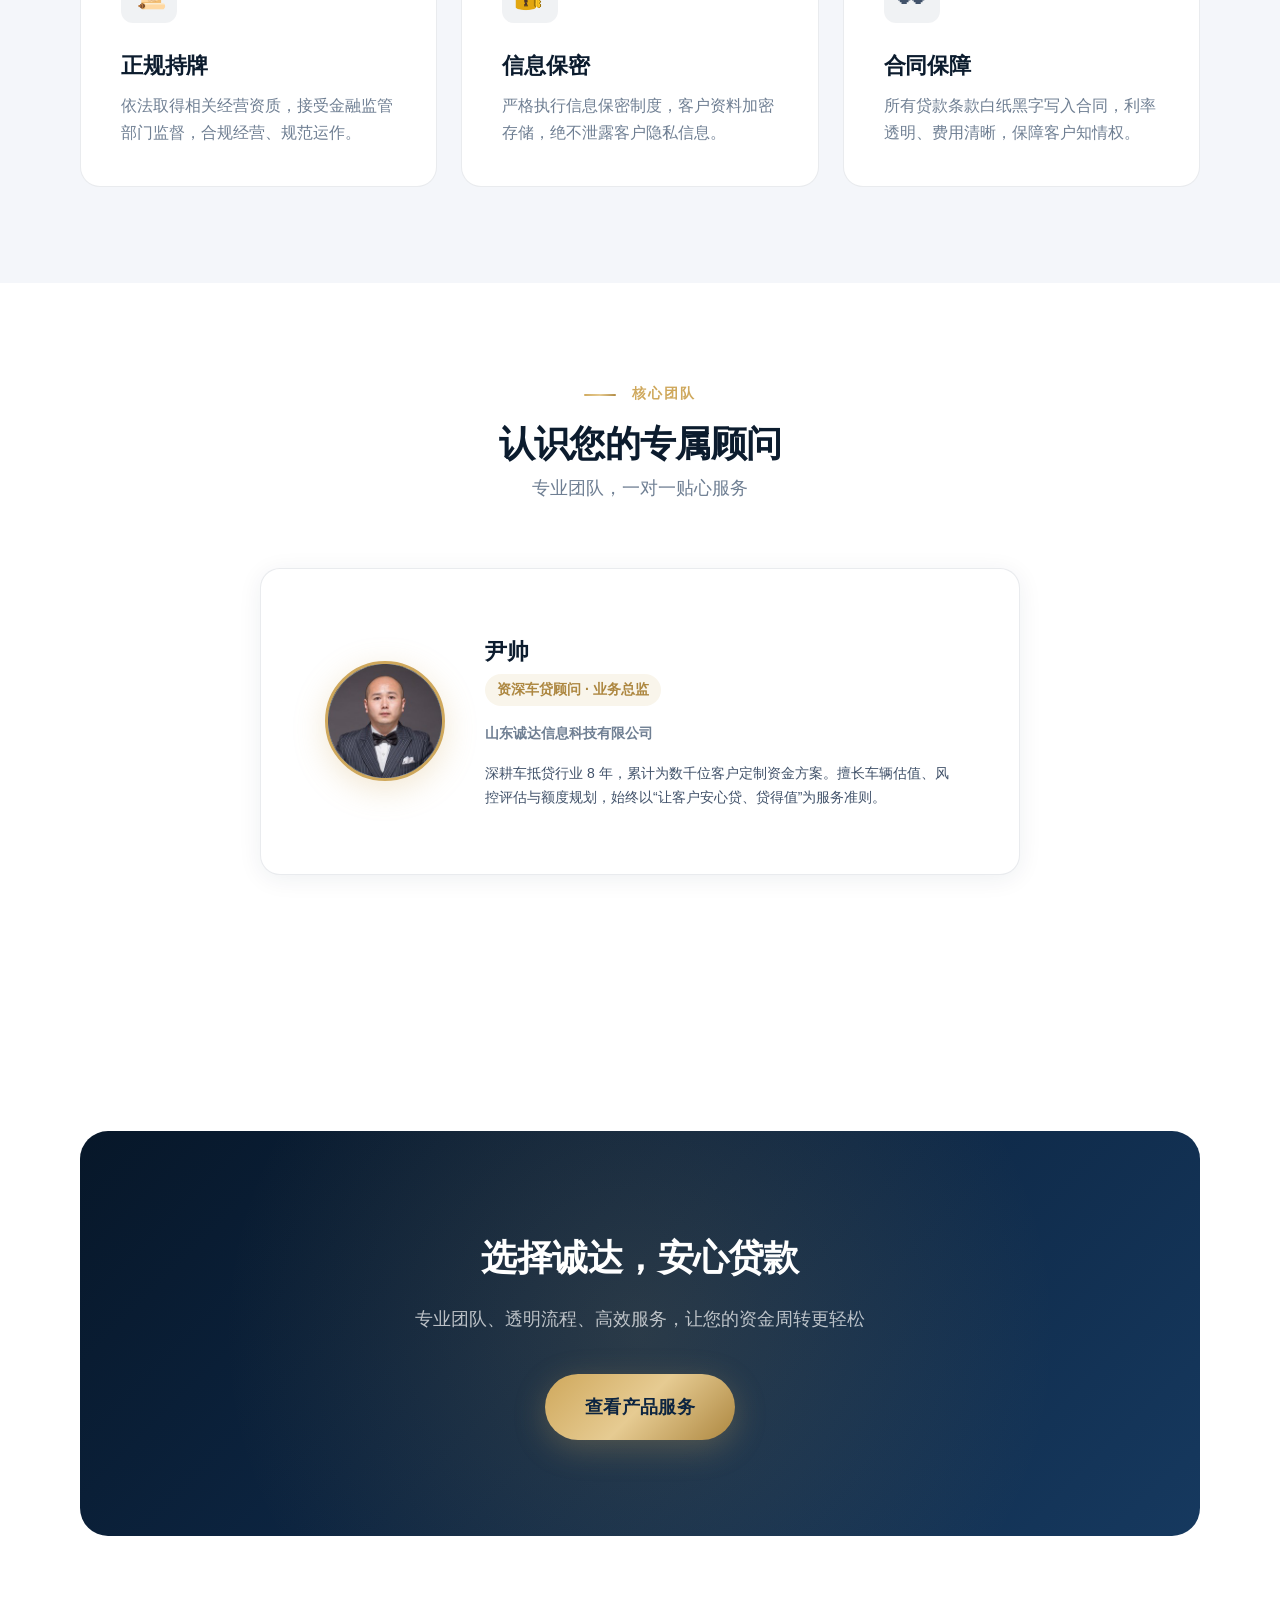
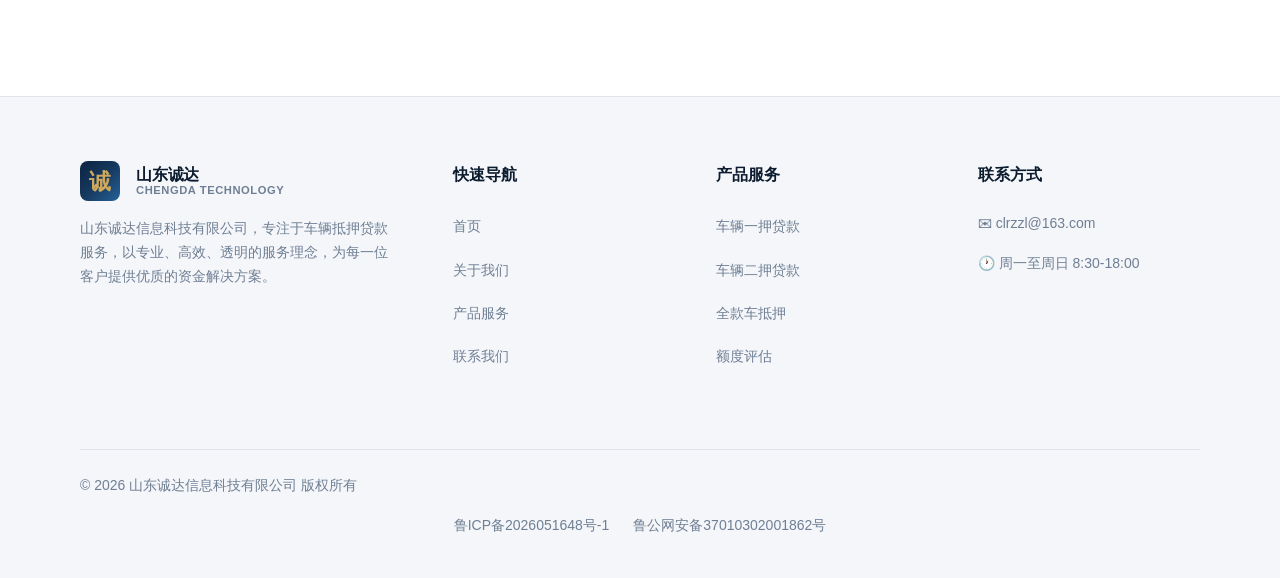
==== commit a783eb68: "feat: 备案信息(ICP+公安)接入页脚、去除全站电话与地址、移除服务网点、新增 og 分享标签/canonical/robots/sitemap/分享图" ====
--- a/about.html
+++ b/about.html
@@ -6,6 +6,18 @@
   <title>关于我们 - 山东诚达信息科技有限公司</title>
   <meta name="description" content="山东诚达信息科技有限公司，深耕车抵贷行业8年，累计服务客户超10万人，以专业风控与高效服务赢得市场信赖。">
   <link rel="stylesheet" href="css/style.css">
+  <link rel="icon" type="image/svg+xml" href="assets/favicon.svg">
+  <link rel="canonical" href="https://aidaikuan.cn/about.html">
+  <meta property="og:type" content="website">
+  <meta property="og:site_name" content="山东诚达信息科技有限公司">
+  <meta property="og:locale" content="zh_CN">
+  <meta property="og:title" content="关于我们 - 山东诚达信息科技有限公司">
+  <meta property="og:description" content="山东诚达信息科技有限公司，深耕车抵贷行业8年，累计服务客户超10万人，以专业风控与高效服务赢得市场信赖。">
+  <meta property="og:url" content="https://aidaikuan.cn/about.html">
+  <meta property="og:image" content="https://aidaikuan.cn/assets/og-image.jpg">
+  <meta property="og:image:width" content="1200">
+  <meta property="og:image:height" content="630">
+  <meta name="twitter:card" content="summary_large_image">
 </head>
 <body>
 
@@ -284,18 +296,16 @@
         </div>
         <div class="footer-col">
           <h4>联系方式</h4>
-          <div class="footer-contact-item">📞 13188878975</div>
           <div class="footer-contact-item">✉ clrzzl@163.com</div>
-          <div class="footer-contact-item">📍 山东省济南市天桥区鑫福盛大厦620室</div>
           <div class="footer-contact-item">🕐 周一至周日 8:30-18:00</div>
         </div>
       </div>
       <div class="footer-bottom">
         <p>© 2024 山东诚达信息科技有限公司 版权所有</p>
-        <div class="footer-icp">
-          <a href="#">鲁ICP备XXXXXXXX号</a>
-          <a href="#">鲁公网安备XXXXXXXXXXXXX号</a>
-        </div>
+      </div>
+      <div class="footer-icp">
+        <a href="https://beian.miit.gov.cn" target="_blank" rel="noreferrer noopener">鲁ICP备2026051648号-1</a>
+        <a href="https://beian.mps.gov.cn/#/query/webSearch?code=37010302001862" rel="noreferrer" target="_blank">鲁公网安备37010302001862号</a>
       </div>
     </div>
   </footer>
--- a/css/style.css
+++ b/css/style.css
@@ -1362,8 +1362,11 @@
 
 .footer-icp {
   display: flex;
+  justify-content: center;
   gap: var(--sp-md);
   flex-wrap: wrap;
+  margin-top: var(--sp-sm);
+  text-align: center;
 }
 
 .footer-icp a {
@@ -1646,7 +1649,7 @@
   border: 1px solid var(--border-color);
   border-radius: var(--radius-lg);
   box-shadow: var(--shadow-md);
-  transition: transform var(--transition-normal), box-shadow var(--transition-normal);
+  transition: transform var(--dur-base) var(--ease-premium), box-shadow var(--dur-base) var(--ease-premium);
 }
 .expert-card:hover {
   transform: translateY(-4px);
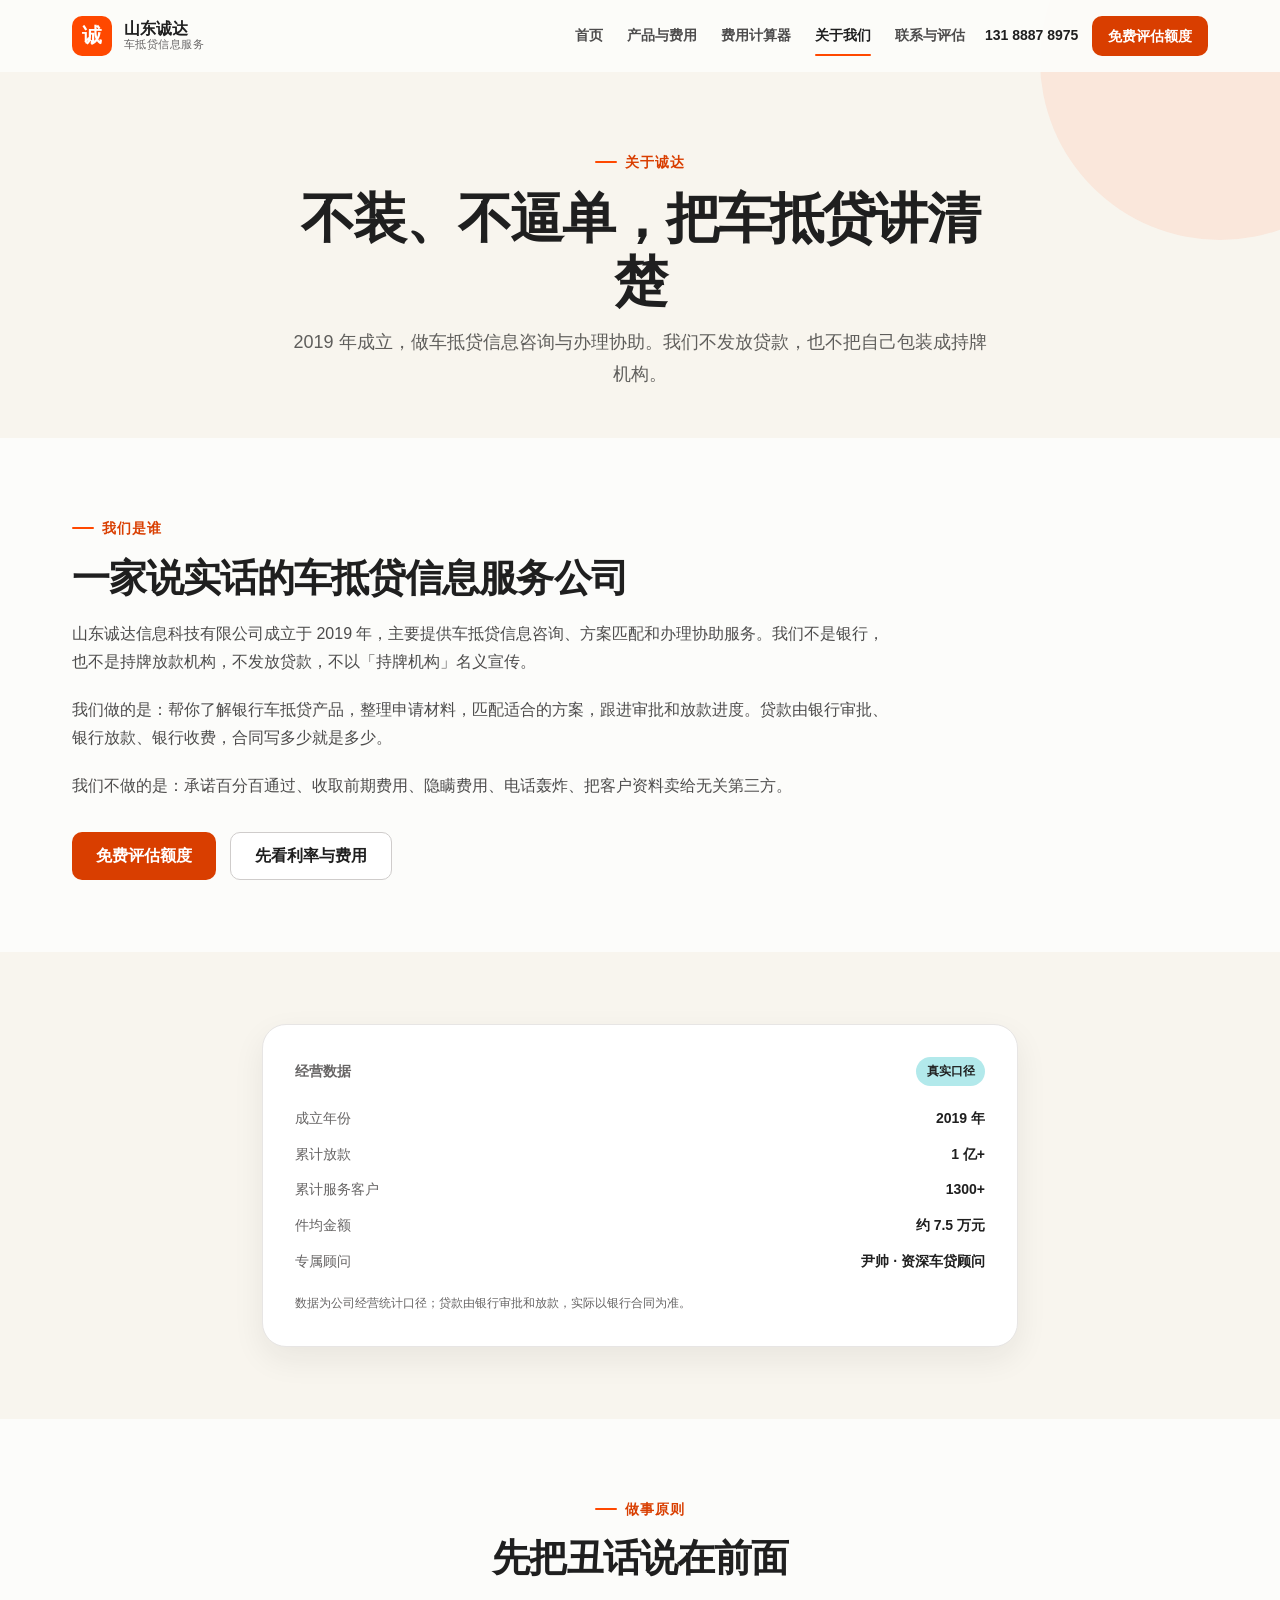
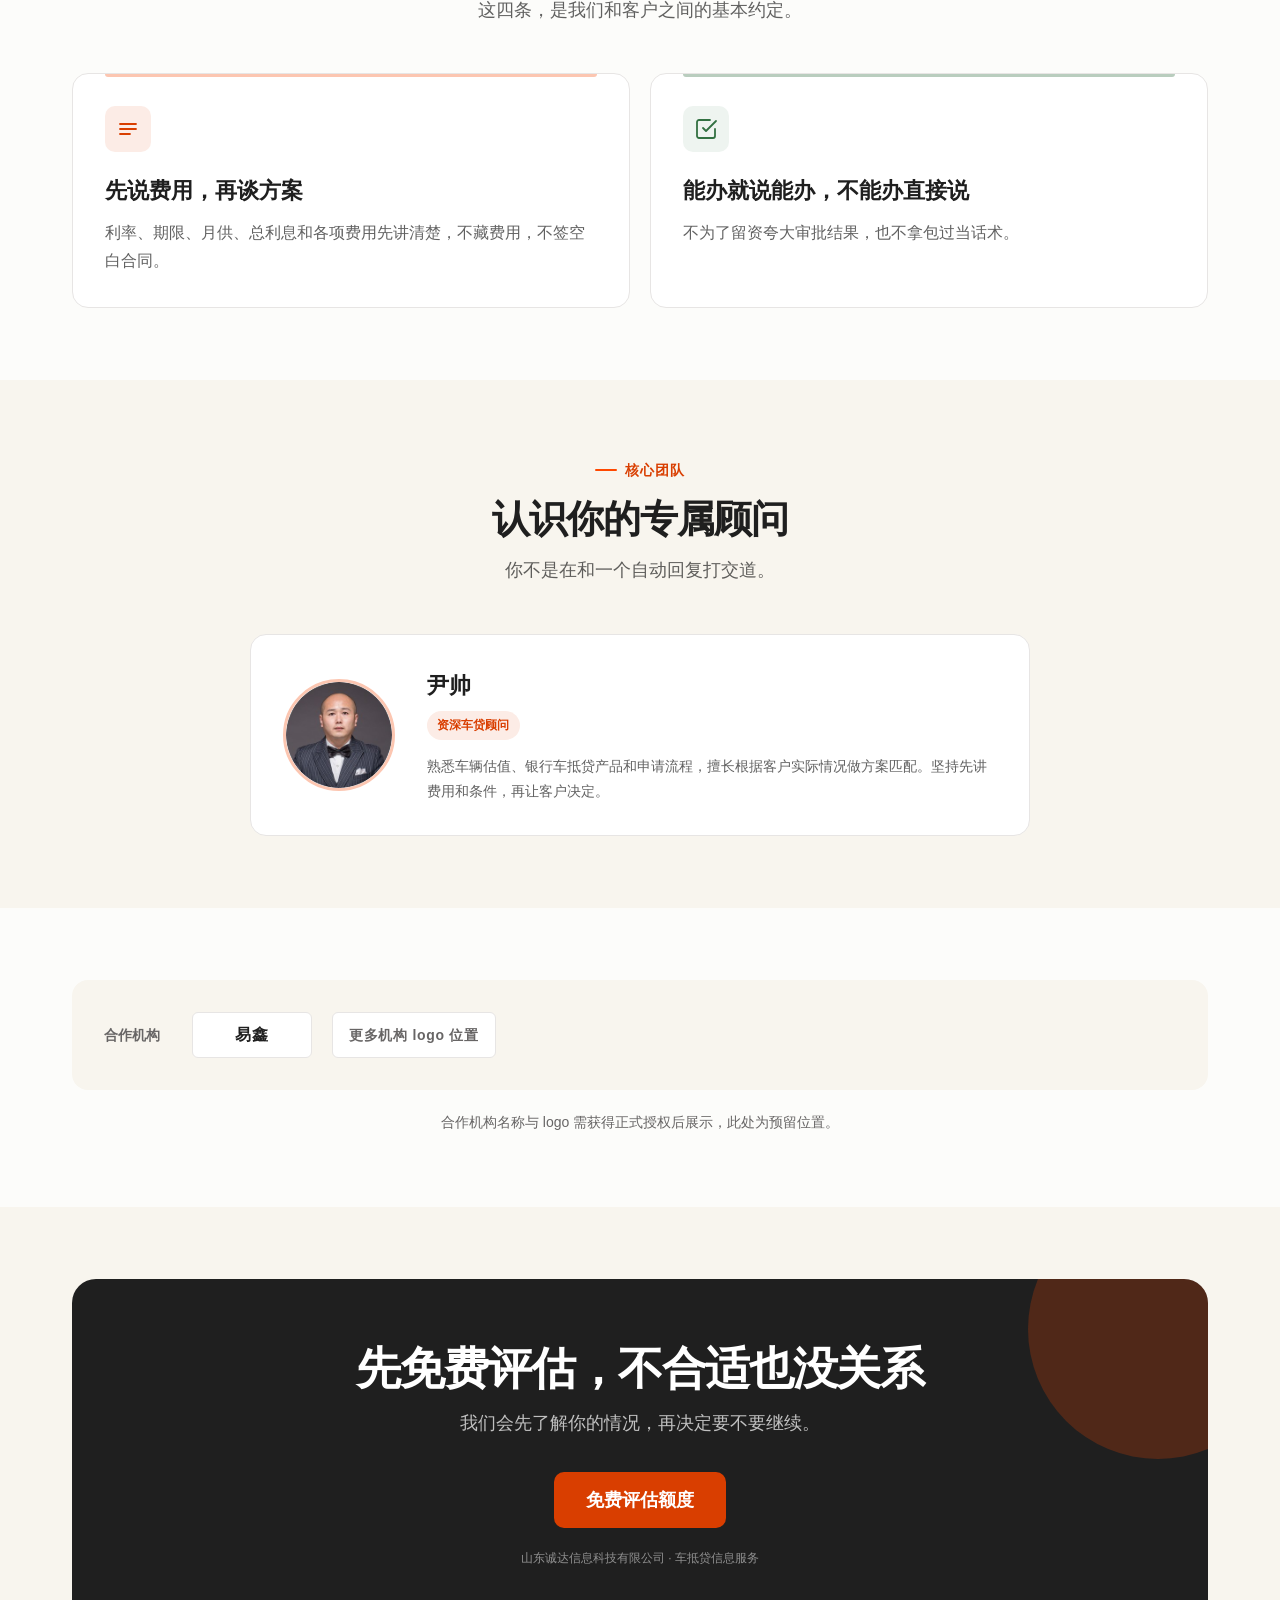
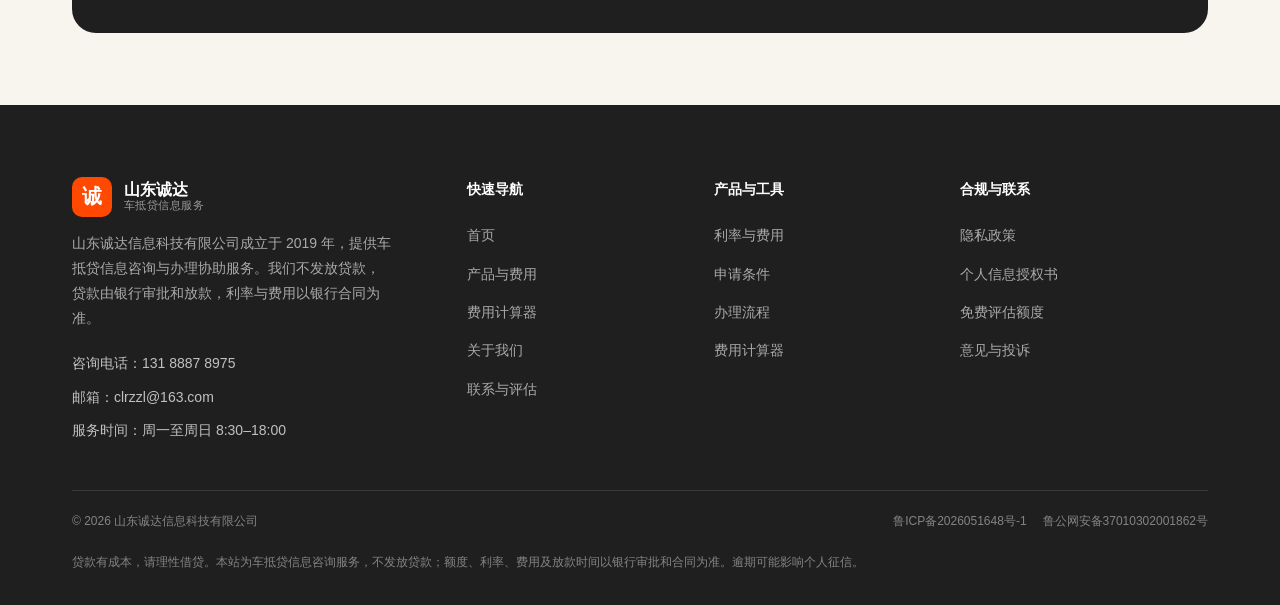
==== commit 9a9e6259: "feat: 全站改为暖白橙红风格，新增费用计算器与合规页面 删除深蓝鎏金/暗色主题/磁吸动效，统一免费评估 CTA；新增 calculator/privacy/authorization；更新真实数据" ====
--- a/about.html
+++ b/about.html
@@ -3,313 +3,233 @@
 <head>
   <meta charset="UTF-8">
   <meta name="viewport" content="width=device-width, initial-scale=1.0">
-  <title>关于我们 - 山东诚达信息科技有限公司</title>
-  <meta name="description" content="山东诚达信息科技有限公司，深耕车抵贷行业8年，累计服务客户超10万人，以专业风控与高效服务赢得市场信赖。">
+  <title>关于我们 - 山东诚达车抵贷信息服务</title>
+  <meta name="description" content="山东诚达信息科技有限公司成立于2019年，提供车抵贷信息咨询与办理协助服务。公司非持牌放款机构，不发放贷款，贷款由银行审批和放款。">
   <link rel="stylesheet" href="css/style.css">
   <link rel="icon" type="image/svg+xml" href="assets/favicon.svg">
   <link rel="canonical" href="https://aidaikuan.cn/about.html">
+  <meta name="theme-color" content="#FF4800">
   <meta property="og:type" content="website">
   <meta property="og:site_name" content="山东诚达信息科技有限公司">
   <meta property="og:locale" content="zh_CN">
-  <meta property="og:title" content="关于我们 - 山东诚达信息科技有限公司">
-  <meta property="og:description" content="山东诚达信息科技有限公司，深耕车抵贷行业8年，累计服务客户超10万人，以专业风控与高效服务赢得市场信赖。">
+  <meta property="og:title" content="关于我们 - 山东诚达车抵贷信息服务">
+  <meta property="og:description" content="山东诚达信息科技有限公司成立于2019年，提供车抵贷信息咨询与办理协助服务。公司非持牌放款机构，不发放贷款，贷款由银行审批和放款。">
   <meta property="og:url" content="https://aidaikuan.cn/about.html">
   <meta property="og:image" content="https://aidaikuan.cn/assets/og-image.jpg">
   <meta property="og:image:width" content="1200">
   <meta property="og:image:height" content="630">
   <meta name="twitter:card" content="summary_large_image">
+  <script type="application/ld+json">
+  {
+    "@context": "https://schema.org",
+    "@type": "Organization",
+    "name": "山东诚达信息科技有限公司",
+    "url": "https://aidaikuan.cn/",
+    "email": "clrzzl@163.com",
+    "telephone": "13188878975",
+    "description": "车抵贷信息咨询与办理协助服务，贷款由银行审批和放款。"
+  }
+  </script>
 </head>
-<body>
-
-  <!-- ===== 导航栏 ===== -->
-  <nav class="navbar">
-    <div class="nav-inner">
-      <a href="index.html" class="nav-logo">
-        <div class="nav-logo-mark">诚</div>
-        <div class="nav-logo-text">
-          <span class="main">山东诚达</span>
-          <span class="sub">CHENGDA TECHNOLOGY</span>
-        </div>
-      </a>
-      <div class="nav-menu">
-        <a href="index.html" class="nav-link">首页</a>
-        <a href="about.html" class="nav-link">关于我们</a>
-        <a href="services.html" class="nav-link">产品服务</a>
-        <a href="contact.html" class="nav-link">联系我们</a>
-      </div>
-      <div class="nav-actions">
-        <button class="theme-toggle" aria-label="切换主题">
-          <span class="icon-sun">☀</span>
-          <span class="icon-moon">☾</span>
-        </button>
-        <a href="contact.html" class="btn btn-gold btn-sm magnetic">立即咨询</a>
-        <button class="nav-toggle" aria-label="菜单">
-          <span></span><span></span><span></span>
-        </button>
-      </div>
-    </div>
-  </nav>
-
-  <div class="mobile-menu">
-    <a href="index.html" class="nav-link">首页</a>
-    <a href="about.html" class="nav-link">关于我们</a>
-    <a href="services.html" class="nav-link">产品服务</a>
-    <a href="contact.html" class="nav-link">联系我们</a>
+<body id="top">
+
+<header class="site-header">
+  <div class="container nav-inner">
+    <a class="brand" href="index.html" aria-label="山东诚达首页">
+      <span class="brand-mark">诚</span>
+      <span class="brand-text">
+        <strong>山东诚达</strong>
+        <small>车抵贷信息服务</small>
+      </span>
+    </a>
+    <nav class="nav-links" aria-label="主导航">
+      <a href="index.html">首页</a>
+      <a href="services.html">产品与费用</a>
+      <a href="calculator.html">费用计算器</a>
+      <a href="about.html">关于我们</a>
+      <a href="contact.html">联系与评估</a>
+    </nav>
+    <div class="nav-actions">
+      <a class="nav-phone" href="tel:13188878975">131 8887 8975</a>
+      <a class="btn btn-primary btn-sm" href="contact.html">免费评估额度</a>
+      <button class="nav-toggle" type="button" aria-label="打开导航" aria-expanded="false">
+        <span></span><span></span><span></span>
+      </button>
+    </div>
   </div>
-
-  <!-- ===== 页面 Hero ===== -->
+</header>
+
+<div class="mobile-menu">
+  <a href="index.html">首页</a>
+  <a href="services.html">产品与费用</a>
+  <a href="calculator.html">费用计算器</a>
+  <a href="about.html">关于我们</a>
+  <a href="contact.html">联系与评估</a>
+  <a class="btn btn-primary" href="contact.html">免费评估额度</a>
+</div>
+<main>
   <section class="page-hero">
-    <div class="container">
-      <div class="page-hero-content">
-        <h1>关于诚达</h1>
-        <p>深耕车抵贷行业，以专业服务赢得信赖</p>
-        <div class="breadcrumb">
-          <a href="index.html">首页</a> <span>/</span> <span>关于我们</span>
-        </div>
-      </div>
-    </div>
-  </section>
-
-  <!-- ===== 公司简介 ===== -->
+    <div class="container page-hero-content">
+      <span class="eyebrow">关于诚达</span>
+      <h1>不装、不逼单，把车抵贷讲清楚</h1>
+      <p>2019 年成立，做车抵贷信息咨询与办理协助。我们不发放贷款，也不把自己包装成持牌机构。</p>
+    </div>
+  </section>  <section class="section">
+    <div class="container">
+      <div class="about-intro">
+        <div data-animate>
+          <span class="eyebrow">我们是谁</span>
+          <h2 class="section-title">一家说实话的车抵贷信息服务公司</h2>
+          <p class="mt-md">山东诚达信息科技有限公司成立于 2019 年，主要提供车抵贷信息咨询、方案匹配和办理协助服务。我们不是银行，也不是持牌放款机构，不发放贷款，不以「持牌机构」名义宣传。</p>
+          <p class="mt-md">我们做的是：帮你了解银行车抵贷产品，整理申请材料，匹配适合的方案，跟进审批和放款进度。贷款由银行审批、银行放款、银行收费，合同写多少就是多少。</p>
+          <p class="mt-md">我们不做的是：承诺百分百通过、收取前期费用、隐瞒费用、电话轰炸、把客户资料卖给无关第三方。</p>
+          <div class="hero-actions">
+            <a class="btn btn-primary" href="contact.html">免费评估额度</a>
+            <a class="btn btn-secondary" href="services.html#fees">先看利率与费用</a>
+          </div>
+        </div>
+      </div>
+    </div>
+  </section>  <section class="section section-alt">
+    <div class="container-narrow">
+      <div class="hero-card" data-animate>
+        <div class="hero-card-head">
+          <span class="hero-card-label">经营数据</span>
+          <span class="hero-card-tag">真实口径</span>
+        </div>
+        <div class="hero-card-list" style="border-top:0;padding-top:0;">
+          <div class="hero-card-row"><span>成立年份</span><strong>2019 年</strong></div>
+          <div class="hero-card-row"><span>累计放款</span><strong>1 亿+</strong></div>
+          <div class="hero-card-row"><span>累计服务客户</span><strong>1300+</strong></div>
+          <div class="hero-card-row"><span>件均金额</span><strong>约 7.5 万元</strong></div>
+          <div class="hero-card-row"><span>专属顾问</span><strong>尹帅 · 资深车贷顾问</strong></div>
+        </div>
+        <p class="hero-card-note mt-md">数据为公司经营统计口径；贷款由银行审批和放款，实际以银行合同为准。</p>
+      </div>
+    </div>
+  </section>
+
   <section class="section">
     <div class="container">
-      <div style="display:grid;grid-template-columns:1fr 1fr;gap:var(--sp-xl);align-items:center;" class="about-intro-grid">
-        <div data-animate>
-          <span class="eyebrow">公司简介</span>
-          <h2 class="section-title" style="margin-bottom:var(--sp-md)">专业 · 诚信 · 高效</h2>
-          <p style="color:var(--text-body);line-height:1.8;margin-bottom:var(--sp-md);">
-            山东诚达信息科技有限公司成立于2016年，是一家专注于车辆抵押贷款服务的金融科技企业。
-            公司总部位于山东省济南市，经过多年发展，已成长为区域内领先的车抵贷服务平台。
-          </p>
-          <p style="color:var(--text-body);line-height:1.8;margin-bottom:var(--sp-md);">
-            我们依托自主研发的智能风控系统，结合大数据分析与人工智能技术，
-            为个人及企业客户提供快速、安全、灵活的车辆抵押贷款解决方案。
-            累计放款金额超50亿元，服务客户超10万人，客户满意度达98.6%。
-          </p>
-          <p style="color:var(--text-body);line-height:1.8;">
-            诚达始终秉承"诚信服务、达标共赢"的经营理念，
-            以合规经营为底线，以客户需求为导向，致力于打造值得信赖的车抵贷服务品牌。
-          </p>
-        </div>
-        <div data-animate data-animate-delay="1">
-          <div class="card" style="padding:var(--sp-xl);background:var(--grad-hero);color:#fff;border:none;">
-            <div style="display:grid;grid-template-columns:1fr 1fr;gap:var(--sp-lg);">
-              <div>
-                <div style="font-size:var(--fs-3xl);font-weight:800;color:var(--c-gold);">2016</div>
-                <div style="font-size:var(--fs-sm);color:rgba(255,255,255,0.6);margin-top:4px;">成立年份</div>
-              </div>
-              <div>
-                <div style="font-size:var(--fs-3xl);font-weight:800;color:var(--c-gold);">50亿+</div>
-                <div style="font-size:var(--fs-sm);color:rgba(255,255,255,0.6);margin-top:4px;">累计放款</div>
-              </div>
-              <div>
-                <div style="font-size:var(--fs-3xl);font-weight:800;color:var(--c-gold);">10万+</div>
-                <div style="font-size:var(--fs-sm);color:rgba(255,255,255,0.6);margin-top:4px;">服务客户</div>
-              </div>
-              <div>
-                <div style="font-size:var(--fs-3xl);font-weight:800;color:var(--c-gold);">200+</div>
-                <div style="font-size:var(--fs-sm);color:rgba(255,255,255,0.6);margin-top:4px;">专业团队</div>
-              </div>
-            </div>
-          </div>
-        </div>
-      </div>
-    </div>
-  </section>
-
-  <!-- ===== 发展历程 ===== -->
-  <section class="section bg-section">
-    <div class="container">
       <div class="text-center" data-animate>
-        <span class="eyebrow">发展历程</span>
-        <h2 class="section-title">一路成长，砥砺前行</h2>
-        <p class="section-subtitle">每一个里程碑，都是对专业的坚守</p>
-      </div>
-
-      <div class="timeline">
-        <div class="timeline-item" data-animate>
-          <div class="timeline-dot"></div>
-          <div class="timeline-year">2016</div>
-          <h3 class="timeline-title">公司成立</h3>
-          <p class="timeline-desc">山东诚达信息科技有限公司在济南正式成立，开启车抵贷服务业务，初始团队20余人。</p>
-        </div>
-        <div class="timeline-item" data-animate>
-          <div class="timeline-dot"></div>
-          <div class="timeline-year">2018</div>
-          <h3 class="timeline-title">风控系统上线</h3>
-          <p class="timeline-desc">自主研发智能风控评估系统上线，实现车辆线上估值与风险自动评级，放款效率提升300%。</p>
-        </div>
-        <div class="timeline-item" data-animate>
-          <div class="timeline-dot"></div>
-          <div class="timeline-year">2020</div>
-          <h3 class="timeline-title">业务覆盖全省</h3>
-          <p class="timeline-desc">服务网络扩展至山东全省16个地市，累计放款突破20亿元，服务客户超4万人。</p>
-        </div>
-        <div class="timeline-item" data-animate>
-          <div class="timeline-dot"></div>
-          <div class="timeline-year">2022</div>
-          <h3 class="timeline-title">数字化转型</h3>
-          <p class="timeline-desc">完成全流程数字化转型，上线移动端申请平台，实现线上申请、远程评估、电子签约一站式服务。</p>
-        </div>
-        <div class="timeline-item" data-animate>
-          <div class="timeline-dot"></div>
-          <div class="timeline-year">2024</div>
-          <h3 class="timeline-title">行业领先</h3>
-          <p class="timeline-desc">累计放款突破50亿元，服务客户超10万人，客户满意度达98.6%，成为区域车抵贷行业标杆企业。</p>
-        </div>
-      </div>
-    </div>
-  </section>
-
-  <!-- ===== 企业价值观 ===== -->
-  <section class="section">
-    <div class="container">
-      <div class="text-center" data-animate>
-        <span class="eyebrow">企业文化</span>
-        <h2 class="section-title">我们的价值观</h2>
-        <p class="section-subtitle">诚信为本，客户至上，创新驱动，合作共赢</p>
-      </div>
-
-      <div class="values-grid">
-        <div class="value-card" data-animate>
-          <div class="value-icon">🤝</div>
-          <h3 class="value-title">诚信为本</h3>
-          <p class="value-desc">以诚信为立业之本，言行一致，信守承诺，对客户负责、对伙伴负责、对社会负责。</p>
-        </div>
-        <div class="value-card" data-animate data-animate-delay="1">
-          <div class="value-icon">⭐</div>
-          <h3 class="value-title">客户至上</h3>
-          <p class="value-desc">始终以客户需求为导向，用心倾听、快速响应，为每一位客户提供专业、贴心的服务。</p>
-        </div>
-        <div class="value-card" data-animate data-animate-delay="2">
-          <div class="value-icon">💡</div>
-          <h3 class="value-title">创新驱动</h3>
-          <p class="value-desc">拥抱变化，持续创新，以科技赋能金融服务，不断提升服务效率与客户体验。</p>
-        </div>
-        <div class="value-card" data-animate data-animate-delay="3">
-          <div class="value-icon">🏆</div>
-          <h3 class="value-title">合作共赢</h3>
-          <p class="value-desc">与客户、员工、合作伙伴共同成长，实现多方共赢，共创可持续发展的商业生态。</p>
-        </div>
-      </div>
-    </div>
-  </section>
-
-  <!-- ===== 资质与保障 ===== -->
-  <section class="section bg-section">
-    <div class="container">
-      <div class="text-center" data-animate>
-        <span class="eyebrow">资质保障</span>
-        <h2 class="section-title">合规经营 · 值得信赖</h2>
-        <p class="section-subtitle">持牌经营，合规风控，全方位保障客户权益</p>
-      </div>
-
-      <div class="feature-grid" style="margin-top:var(--sp-xl);">
-        <div class="feature-card" data-animate>
-          <div class="feature-icon">📜</div>
-          <h3 class="feature-title">正规持牌</h3>
-          <p class="feature-desc">依法取得相关经营资质，接受金融监管部门监督，合规经营、规范运作。</p>
-        </div>
-        <div class="feature-card" data-animate data-animate-delay="1">
-          <div class="feature-icon">🔐</div>
-          <h3 class="feature-title">信息保密</h3>
-          <p class="feature-desc">严格执行信息保密制度，客户资料加密存储，绝不泄露客户隐私信息。</p>
-        </div>
-        <div class="feature-card" data-animate data-animate-delay="2">
-          <div class="feature-icon">⚖</div>
-          <h3 class="feature-title">合同保障</h3>
-          <p class="feature-desc">所有贷款条款白纸黑字写入合同，利率透明、费用清晰，保障客户知情权。</p>
-        </div>
-      </div>
-    </div>
-  </section>
-
-  <!-- ===== 职位说明 / 核心专家 ===== -->
-  <section class="section">
+        <span class="eyebrow">做事原则</span>
+        <h2 class="section-title">先把丑话说在前面</h2>
+        <p class="section-subtitle">这四条，是我们和客户之间的基本约定。</p>
+      </div>
+      <div class="card-grid">
+        <article class="feature-card" data-animate>
+          <div class="icon-box peach" aria-hidden="true"><svg viewBox="0 0 24 24" fill="none" stroke="currentColor" stroke-width="1.8" stroke-linecap="round" stroke-linejoin="round"><path d="M4 7h16M4 12h16M4 17h10"/></svg></div>
+          <h3 class="feature-title">先说费用，再谈方案</h3>
+          <p class="feature-desc">利率、期限、月供、总利息和各项费用先讲清楚，不藏费用，不签空白合同。</p>
+        </article>
+        <article class="feature-card" data-animate data-animate-delay="1">
+          <div class="icon-box sage" aria-hidden="true"><svg viewBox="0 0 24 24" fill="none" stroke="currentColor" stroke-width="1.8" stroke-linecap="round" stroke-linejoin="round"><path d="M9 11l3 3L22 4"/><path d="M21 12v7a2 2 0 0 1-2 2H5a2 2 0 0 1-2-2V5a2 2 0 0 1 2-2h11"/></svg></div>
+          <h3 class="feature-title">能办就说能办，不能办直接说</h3>
+          <p class="feature-desc">不为了留资夸大审批结果，也不拿包过当话术。</p>
+        </article>
+      </div>
+    </div>
+  </section>  <section class="section section-alt">
     <div class="container">
       <div class="text-center" data-animate>
         <span class="eyebrow">核心团队</span>
-        <h2 class="section-title">认识您的专属顾问</h2>
-        <p class="section-subtitle">专业团队，一对一贴心服务</p>
-      </div>
-
-      <div class="expert-showcase" data-animate data-animate-delay="1">
-        <div class="expert-card">
-          <div class="expert-avatar">
-            <img src="assets/expert-avatar.jpg" alt="尹帅">
-          </div>
-          <div class="expert-info">
-            <div class="expert-name">尹帅</div>
-            <span class="expert-title">资深车贷顾问 · 业务总监</span>
-            <div class="expert-company">山东诚达信息科技有限公司</div>
-            <p class="expert-bio">深耕车抵贷行业 8 年，累计为数千位客户定制资金方案。擅长车辆估值、风控评估与额度规划，始终以“让客户安心贷、贷得值”为服务准则。</p>
-          </div>
-        </div>
-      </div>
-    </div>
-  </section>
-
-  <!-- ===== CTA ===== -->
+        <h2 class="section-title">认识你的专属顾问</h2>
+        <p class="section-subtitle">你不是在和一个自动回复打交道。</p>
+      </div>
+      <div class="expert-card" data-animate>
+        <div class="expert-avatar"><img src="assets/expert-avatar.jpg" alt="尹帅" loading="lazy"></div>
+        <div class="expert-info">
+          <h3>尹帅</h3>
+          <span class="expert-title">资深车贷顾问</span>
+          <p>熟悉车辆估值、银行车抵贷产品和申请流程，擅长根据客户实际情况做方案匹配。坚持先讲费用和条件，再让客户决定。</p>
+        </div>
+      </div>
+    </div>
+  </section>
+
   <section class="section">
+    <div class="container">
+      <div class="partner-strip" data-animate>
+        <p>合作机构</p>
+        <div class="partner-logos">
+          <span class="partner-logo">易鑫</span>
+          <span class="partner-logo placeholder">更多机构 logo 位置</span>
+        </div>
+      </div>
+      <p class="fee-note">合作机构名称与 logo 需获得正式授权后展示，此处为预留位置。</p>
+    </div>
+  </section>
+
+  <section class="section section-alt">
     <div class="container">
       <div class="cta-section" data-animate>
         <div class="cta-content">
-          <h2 class="cta-title">选择诚达，安心贷款</h2>
-          <p class="cta-desc">专业团队、透明流程、高效服务，让您的资金周转更轻松</p>
-          <a href="services.html" class="btn btn-gold btn-lg magnetic">查看产品服务</a>
-        </div>
-      </div>
-    </div>
-  </section>
-
-  <!-- ===== 页脚 ===== -->
-  <footer class="footer">
-    <div class="container">
-      <div class="footer-grid">
-        <div class="footer-brand">
-          <a href="index.html" class="nav-logo">
-            <div class="nav-logo-mark">诚</div>
-            <div class="nav-logo-text">
-              <span class="main">山东诚达</span>
-              <span class="sub">CHENGDA TECHNOLOGY</span>
-            </div>
-          </a>
-          <p>山东诚达信息科技有限公司，专注于车辆抵押贷款服务，以专业、高效、透明的服务理念，为每一位客户提供优质的资金解决方案。</p>
-        </div>
-        <div class="footer-col">
-          <h4>快速导航</h4>
-          <ul>
-            <li><a href="index.html">首页</a></li>
-            <li><a href="about.html">关于我们</a></li>
-            <li><a href="services.html">产品服务</a></li>
-            <li><a href="contact.html">联系我们</a></li>
-          </ul>
-        </div>
-        <div class="footer-col">
-          <h4>产品服务</h4>
-          <ul>
-            <li><a href="services.html">车辆一押贷款</a></li>
-            <li><a href="services.html">车辆二押贷款</a></li>
-            <li><a href="services.html">全款车抵押</a></li>
-            <li><a href="services.html">额度评估</a></li>
-          </ul>
-        </div>
-        <div class="footer-col">
-          <h4>联系方式</h4>
-          <div class="footer-contact-item">✉ clrzzl@163.com</div>
-          <div class="footer-contact-item">🕐 周一至周日 8:30-18:00</div>
-        </div>
-      </div>
-      <div class="footer-bottom">
-        <p>© 2024 山东诚达信息科技有限公司 版权所有</p>
-      </div>
-      <div class="footer-icp">
+          <h2 class="cta-title">先免费评估，不合适也没关系</h2>
+          <p class="cta-desc">我们会先了解你的情况，再决定要不要继续。</p>
+          <div class="cta-actions"><a class="btn btn-primary btn-lg" href="contact.html">免费评估额度</a></div>
+          <p class="cta-small">山东诚达信息科技有限公司 · 车抵贷信息服务</p>
+        </div>
+      </div>
+    </div>
+  </section>
+</main>
+<footer class="site-footer">
+  <div class="container">
+    <div class="footer-grid">
+      <div class="footer-brand">
+        <a class="brand" href="index.html" aria-label="山东诚达首页">
+          <span class="brand-mark">诚</span>
+          <span class="brand-text">
+            <strong>山东诚达</strong>
+            <small>车抵贷信息服务</small>
+          </span>
+        </a>
+        <p>山东诚达信息科技有限公司成立于 2019 年，提供车抵贷信息咨询与办理协助服务。我们不发放贷款，贷款由银行审批和放款，利率与费用以银行合同为准。</p>
+        <div class="footer-contact">
+          <a href="tel:13188878975">咨询电话：131 8887 8975</a>
+          <a href="mailto:clrzzl@163.com">邮箱：clrzzl@163.com</a>
+          <span>服务时间：周一至周日 8:30–18:00</span>
+        </div>
+      </div>
+      <div class="footer-col">
+        <h4>快速导航</h4>
+        <ul>
+          <li><a href="index.html">首页</a></li>
+          <li><a href="services.html">产品与费用</a></li>
+          <li><a href="calculator.html">费用计算器</a></li>
+          <li><a href="about.html">关于我们</a></li>
+          <li><a href="contact.html">联系与评估</a></li>
+        </ul>
+      </div>
+      <div class="footer-col">
+        <h4>产品与工具</h4>
+        <ul>
+          <li><a href="services.html#fees">利率与费用</a></li>
+          <li><a href="services.html#conditions">申请条件</a></li>
+          <li><a href="services.html#process">办理流程</a></li>
+          <li><a href="calculator.html">费用计算器</a></li>
+        </ul>
+      </div>
+      <div class="footer-col">
+        <h4>合规与联系</h4>
+        <ul>
+          <li><a href="privacy.html">隐私政策</a></li>
+          <li><a href="authorization.html">个人信息授权书</a></li>
+          <li><a href="contact.html">免费评估额度</a></li>
+          <li><a href="mailto:clrzzl@163.com">意见与投诉</a></li>
+        </ul>
+      </div>
+    </div>
+    <div class="footer-bottom">
+      <span>© <span class="js-year">2026</span> 山东诚达信息科技有限公司</span>
+      <div class="footer-legal">
         <a href="https://beian.miit.gov.cn" target="_blank" rel="noreferrer noopener">鲁ICP备2026051648号-1</a>
         <a href="https://beian.mps.gov.cn/#/query/webSearch?code=37010302001862" rel="noreferrer" target="_blank">鲁公网安备37010302001862号</a>
       </div>
     </div>
-  </footer>
-
-  <script src="js/main.js"></script>
+    <p class="footer-risk">贷款有成本，请理性借贷。本站为车抵贷信息咨询服务，不发放贷款；额度、利率、费用及放款时间以银行审批和合同为准。逾期可能影响个人征信。</p>
+  </div>
+</footer>
+<script src="js/main.js"></script>
 </body>
 </html>
--- a/css/style.css
+++ b/css/style.css
@@ -1,57 +1,41 @@
 /* ==========================================================================
-   山东诚达信息科技有限公司 - 企业官网样式系统
-   设计理念：简约大气 · 金融质感 · 深蓝鎏金
+   山东诚达信息科技有限公司 · 车抵贷获客站
+   设计方向：HubSpot 暖白/橙红 + Basecamp 透明、低压力成交
    ========================================================================== */
 
-/* ---------- 设计令牌 ---------- */
 :root {
-  /* 品牌色 - 深蓝（沉稳高级） */
-  --c-primary: #0c2440;
-  --c-primary-light: #16395f;
-  --c-primary-lighter: #26619a;
-  --c-primary-soft: rgba(12, 36, 64, 0.06);
-
-  /* 品牌色 - 香槟金（温润质感） */
-  --c-gold: #cfa85c;
-  --c-gold-light: #e6cb92;
-  --c-gold-dark: #ad8740;
-  --c-gold-soft: rgba(207, 168, 92, 0.12);
-
-  /* 语义色 */
-  --c-success: #1f9d72;
-  --c-danger: #e54848;
-
-  /* 亮色主题 */
-  --bg-page: #ffffff;
-  --bg-section: #f4f6fa;
-  --bg-elevated: #ffffff;
-  --bg-card: #ffffff;
-  --bg-overlay: rgba(12, 36, 64, 0.04);
-  --bg-nav: rgba(255, 255, 255, 0.82);
-
-  --text-primary: #0c1c2e;
-  --text-body: #41526a;
-  --text-muted: #6f7f93;
-  --text-inverse: #ffffff;
-
-  --border-color: rgba(12, 36, 64, 0.09);
-  --border-strong: rgba(12, 36, 64, 0.16);
-  --shadow-sm: 0 1px 3px rgba(12, 36, 64, 0.05);
-  --shadow-md: 0 4px 24px rgba(12, 36, 64, 0.07);
-  --shadow-lg: 0 12px 48px rgba(12, 36, 64, 0.11);
-  --shadow-gold: 0 8px 32px rgba(207, 168, 92, 0.28);
-
-  /* 渐变 */
-  --grad-primary: linear-gradient(135deg, #0c2440 0%, #16395f 50%, #26619a 100%);
-  --grad-gold: linear-gradient(135deg, #cfa85c 0%, #e6cb92 50%, #ad8740 100%);
-  --grad-hero: linear-gradient(135deg, #071729 0%, #0c2440 40%, #16395f 100%);
-  --grad-text-gold: linear-gradient(135deg, #e6cb92, #cfa85c, #ad8740);
-
-  /* 字体 */
-  --font-sans: "PingFang SC", "Microsoft YaHei", "Helvetica Neue", "Noto Sans SC", sans-serif;
-  --font-serif: "Noto Serif SC", "Source Han Serif SC", "SimSun", serif;
-
-  /* 字号 */
+  --c-brand: #FF4800;
+  --c-cta: #D93E00;
+  --c-cta-hover: #C93700;
+  --c-cta-pressed: #9F2800;
+  --c-cta-soft: #FCECE6;
+
+  --c-peach: #FCC6B1;
+  --c-sage: #B9CDBE;
+  --c-lavender: #D7CDFC;
+  --c-teal: #B2E9EB;
+  --c-pink: #FBDbe9;
+
+  --c-ink: #1F1F1F;
+  --c-ink-70: #4D4C4C;
+  --c-ink-60: rgba(0, 0, 0, 0.62);
+  --c-muted: #676565;
+
+  --c-bg: #FCFCFA;
+  --c-bg-alt: #F8F5EE;
+  --c-surface: #FFFFFF;
+  --c-border: #E7E5E4;
+  --c-border-strong: #CFCCCB;
+
+  --c-success: #327142;
+  --c-warning: #956309;
+  --c-danger: #D9002B;
+  --c-footer: #1F1F1F;
+
+  --font-sans: -apple-system, BlinkMacSystemFont, "Segoe UI", "PingFang SC",
+    "HarmonyOS Sans SC", "Hiragino Sans GB", "Microsoft YaHei", "Noto Sans SC",
+    "Helvetica Neue", Arial, sans-serif;
+
   --fs-xs: 0.75rem;
   --fs-sm: 0.875rem;
   --fs-base: 1rem;
@@ -60,59 +44,35 @@
   --fs-2xl: 1.75rem;
   --fs-3xl: 2.25rem;
   --fs-4xl: 3rem;
-  --fs-5xl: 4rem;
-
-  /* 间距 */
+  --fs-5xl: 3.75rem;
+
   --sp-xs: 0.5rem;
-  --sp-sm: 1rem;
-  --sp-md: 1.5rem;
-  --sp-lg: 2.5rem;
-  --sp-xl: 4rem;
-  --sp-2xl: 6rem;
-
-  /* 圆角 */
-  --radius-sm: 8px;
-  --radius-md: 12px;
-  --radius-lg: 20px;
-  --radius-xl: 28px;
+  --sp-sm: 0.875rem;
+  --sp-md: 1.25rem;
+  --sp-lg: 2rem;
+  --sp-xl: 3rem;
+  --sp-2xl: 4.5rem;
+  --sp-3xl: 6rem;
+
+  --radius-sm: 6px;
+  --radius-md: 10px;
+  --radius-lg: 16px;
+  --radius-xl: 24px;
   --radius-full: 999px;
 
-  /* 动画 */
-  --ease-premium: cubic-bezier(0.16, 1, 0.3, 1);
-  --ease-out: cubic-bezier(0.22, 1, 0.36, 1);
-  --dur-fast: 0.2s;
-  --dur-base: 0.4s;
-  --dur-slow: 0.7s;
-
-  /* 布局 */
+  --shadow-sm: 0 1px 2px rgba(31, 31, 31, 0.04), 0 2px 8px rgba(31, 31, 31, 0.04);
+  --shadow-md: 0 12px 32px rgba(31, 31, 31, 0.07);
+  --shadow-lg: 0 24px 64px rgba(31, 31, 31, 0.09);
+
   --container-max: 1200px;
   --nav-height: 72px;
-}
-
-/* ---------- 暗色主题 ---------- */
-[data-theme="dark"] {
-  --bg-page: #081320;
-  --bg-section: #0b1a2b;
-  --bg-elevated: #0e2238;
-  --bg-card: #0d1e32;
-  --bg-overlay: rgba(207, 168, 92, 0.04);
-  --bg-nav: rgba(8, 19, 32, 0.82);
-
-  --text-primary: #eaf0f7;
-  --text-body: #aabccf;
-  --text-muted: #6f849e;
-
-  --border-color: rgba(255, 255, 255, 0.07);
-  --border-strong: rgba(255, 255, 255, 0.13);
-  --shadow-sm: 0 1px 3px rgba(0, 0, 0, 0.35);
-  --shadow-md: 0 4px 24px rgba(0, 0, 0, 0.45);
-  --shadow-lg: 0 12px 48px rgba(0, 0, 0, 0.55);
-
-  --grad-hero: linear-gradient(135deg, #030c17 0%, #081320 40%, #0c2440 100%);
-  --c-primary-soft: rgba(207, 168, 92, 0.08);
-}
-
-/* ---------- 全局重置 ---------- */
+
+  --ease-out: cubic-bezier(0.22, 1, 0.36, 1);
+  --dur-fast: 0.16s;
+  --dur-base: 0.24s;
+}
+
+/* ---------- 重置 ---------- */
 *, *::before, *::after {
   margin: 0;
   padding: 0;
@@ -127,92 +87,95 @@
 
 body {
   font-family: var(--font-sans);
-  background: var(--bg-page);
-  color: var(--text-body);
-  line-height: 1.7;
+  background: var(--c-bg);
+  color: var(--c-ink-70);
   font-size: var(--fs-base);
-  overflow-x: hidden;
-  transition: background var(--dur-base) var(--ease-out), color var(--dur-base) var(--ease-out);
+  line-height: 1.75;
   -webkit-font-smoothing: antialiased;
   -moz-osx-font-smoothing: grayscale;
+  overflow-x: hidden;
 }
 
 a { color: inherit; text-decoration: none; }
 img { max-width: 100%; display: block; }
-button { font-family: inherit; cursor: pointer; border: none; background: none; }
+button, input, select, textarea { font: inherit; }
+button { cursor: pointer; border: none; background: none; }
 ul, ol { list-style: none; }
-input, textarea, select { font-family: inherit; font-size: inherit; }
 
 ::selection {
-  background: var(--c-gold);
-  color: var(--c-primary);
-}
-
-/* ---------- 容器 ---------- */
+  background: var(--c-peach);
+  color: var(--c-ink);
+}
+
+/* ---------- 通用布局 ---------- */
 .container {
+  width: 100%;
   max-width: var(--container-max);
   margin: 0 auto;
   padding: 0 var(--sp-lg);
 }
 
 .container-narrow {
-  max-width: 860px;
+  width: 100%;
+  max-width: 820px;
   margin: 0 auto;
   padding: 0 var(--sp-lg);
 }
 
-/* ---------- 排版 ---------- */
-.section {
-  padding: var(--sp-2xl) 0;
-}
-
-.section-sm {
-  padding: var(--sp-xl) 0;
-}
+.section { padding: var(--sp-2xl) 0; }
+.section-sm { padding: var(--sp-xl) 0; }
+.section-alt { background: var(--c-bg-alt); }
+.section-dark { background: var(--c-footer); color: #F8F5EE; }
+.text-center { text-align: center; }
 
 .section-title {
-  font-size: var(--fs-3xl);
-  font-weight: 700;
-  color: var(--text-primary);
-  letter-spacing: -0.02em;
-  line-height: 1.2;
+  font-size: clamp(1.75rem, 3vw, 2.6rem);
+  font-weight: 700;
+  color: var(--c-ink);
+  line-height: 1.18;
+  letter-spacing: -0.025em;
 }
 
 .section-subtitle {
+  margin-top: var(--sp-sm);
   font-size: var(--fs-lg);
-  color: var(--text-muted);
-  margin-top: var(--sp-xs);
+  color: var(--c-ink-60);
   line-height: 1.7;
 }
 
-.text-center { text-align: center; }
-
 .eyebrow {
-  display: inline-block;
-  font-size: var(--fs-sm);
-  font-weight: 600;
-  color: var(--c-gold);
-  letter-spacing: 0.15em;
+  display: inline-flex;
+  align-items: center;
+  gap: 0.5rem;
+  margin-bottom: var(--sp-sm);
+  font-size: var(--fs-sm);
+  font-weight: 700;
+  color: var(--c-cta);
+  letter-spacing: 0.08em;
   text-transform: uppercase;
-  margin-bottom: var(--sp-sm);
 }
 
 .eyebrow::before {
   content: "";
-  display: inline-block;
-  width: 32px;
+  width: 22px;
   height: 2px;
-  background: var(--grad-gold);
-  vertical-align: middle;
-  margin-right: var(--sp-sm);
+  background: var(--c-brand);
   border-radius: var(--radius-full);
 }
 
-.gradient-text {
-  background: var(--grad-text-gold);
-  -webkit-background-clip: text;
-  background-clip: text;
-  -webkit-text-fill-color: transparent;
+.text-link {
+  display: inline-flex;
+  align-items: center;
+  gap: 0.35rem;
+  color: var(--c-cta);
+  font-weight: 700;
+  border-bottom: 1px solid rgba(217, 62, 0, 0.35);
+  transition: all var(--dur-fast) var(--ease-out);
+}
+
+.text-link:hover {
+  color: var(--c-cta-hover);
+  border-bottom-color: var(--c-cta-hover);
 }
 
 /* ---------- 按钮 ---------- */
@@ -221,1329 +184,1071 @@
   align-items: center;
   justify-content: center;
   gap: var(--sp-xs);
-  padding: 0.85rem 2rem;
+  min-height: 48px;
+  padding: 0.8rem 1.5rem;
+  border-radius: var(--radius-md);
   font-size: var(--fs-base);
-  font-weight: 600;
-  border-radius: var(--radius-full);
-  transition: all var(--dur-base) var(--ease-premium);
-  position: relative;
-  overflow: hidden;
+  font-weight: 700;
+  line-height: 1;
   white-space: nowrap;
-  letter-spacing: 0.02em;
+  transition: background var(--dur-fast) var(--ease-out),
+    color var(--dur-fast) var(--ease-out), border-color var(--dur-fast) var(--ease-out),
+    transform var(--dur-fast) var(--ease-out);
 }
 
 .btn-primary {
-  background: var(--grad-primary);
-  color: var(--text-inverse);
-  box-shadow: var(--shadow-md);
+  background: var(--c-cta);
+  color: #FFFFFF;
 }
 
 .btn-primary:hover {
-  transform: translateY(-3px);
-  box-shadow: var(--shadow-lg);
-}
-
-.btn-gold {
-  background: var(--grad-gold);
-  color: var(--c-primary);
-  box-shadow: var(--shadow-gold);
-}
-
-.btn-gold:hover {
-  transform: translateY(-3px);
-  box-shadow: 0 12px 40px rgba(207, 168, 92, 0.4);
-}
-
-.btn-outline {
-  background: transparent;
-  color: var(--text-primary);
-  border: 1.5px solid var(--border-strong);
-}
-
-.btn-outline:hover {
-  border-color: var(--c-gold);
-  color: var(--c-gold);
-  background: var(--c-gold-soft);
-}
-
-.btn-light {
-  background: rgba(255, 255, 255, 0.15);
-  color: var(--text-inverse);
-  border: 1.5px solid rgba(255, 255, 255, 0.3);
-  backdrop-filter: blur(10px);
-}
-
-.btn-light:hover {
-  background: rgba(255, 255, 255, 0.25);
-  border-color: rgba(255, 255, 255, 0.5);
-  transform: translateY(-3px);
+  background: var(--c-cta-hover);
+  transform: translateY(-1px);
+}
+
+.btn-primary:active {
+  background: var(--c-cta-pressed);
+  transform: translateY(0);
+}
+
+.btn-secondary {
+  background: var(--c-surface);
+  color: var(--c-ink);
+  border: 1px solid var(--c-border-strong);
+}
+
+.btn-secondary:hover {
+  border-color: var(--c-cta);
+  color: var(--c-cta);
+  background: var(--c-cta-soft);
+}
+
+.btn-link {
+  min-height: auto;
+  padding: 0.25rem 0;
+  color: var(--c-cta);
+  border-radius: 0;
+}
+
+.btn-link:hover { color: var(--c-cta-hover); }
+
+.btn-sm {
+  min-height: 40px;
+  padding: 0.55rem 1rem;
+  font-size: var(--fs-sm);
 }
 
 .btn-lg {
-  padding: 1.1rem 2.5rem;
+  min-height: 56px;
+  padding: 1rem 2rem;
   font-size: var(--fs-lg);
 }
 
-.btn-sm {
-  padding: 0.6rem 1.5rem;
-  font-size: var(--fs-sm);
-}
-
-/* ---------- 导航栏 ---------- */
-.navbar {
+.btn-block { width: 100%; }
+
+/* ---------- 顶部导航 ---------- */
+.site-header {
   position: fixed;
   top: 0;
   left: 0;
   right: 0;
+  z-index: 1000;
   height: var(--nav-height);
-  background: var(--bg-nav);
-  backdrop-filter: blur(20px) saturate(180%);
+  background: rgba(252, 252, 250, 0.94);
   border-bottom: 1px solid transparent;
-  z-index: 1000;
-  transition: all var(--dur-base) var(--ease-out);
-}
-
-.navbar.scrolled {
-  border-bottom-color: var(--border-color);
+  transition: border-color var(--dur-base) var(--ease-out),
+    box-shadow var(--dur-base) var(--ease-out);
+}
+
+.site-header.scrolled {
+  border-bottom-color: var(--c-border);
   box-shadow: var(--shadow-sm);
 }
 
 .nav-inner {
-  max-width: var(--container-max);
   height: 100%;
-  margin: 0 auto;
-  padding: 0 var(--sp-lg);
   display: flex;
   align-items: center;
   justify-content: space-between;
-}
-
-.nav-logo {
-  display: flex;
-  align-items: center;
-  gap: var(--sp-sm);
-  font-weight: 700;
-  font-size: var(--fs-lg);
-  color: var(--text-primary);
-  letter-spacing: -0.01em;
-}
-
-.nav-logo-mark {
+  gap: var(--sp-md);
+}
+
+.brand {
+  display: inline-flex;
+  align-items: center;
+  gap: 0.75rem;
+  flex-shrink: 0;
+}
+
+.brand-mark {
   width: 40px;
   height: 40px;
   display: flex;
   align-items: center;
   justify-content: center;
-  background: var(--grad-primary);
-  border-radius: var(--radius-sm);
-  color: var(--c-gold);
-  font-size: var(--fs-xl);
+  border-radius: var(--radius-md);
+  background: var(--c-brand);
+  color: #FFFFFF;
+  font-size: 1.25rem;
   font-weight: 800;
-  flex-shrink: 0;
-}
-
-.nav-logo-text {
+}
+
+.brand-text {
   display: flex;
   flex-direction: column;
   line-height: 1.2;
 }
 
-.nav-logo-text .main {
+.brand-text strong {
   font-size: var(--fs-base);
-  font-weight: 700;
-  color: var(--text-primary);
-}
-
-.nav-logo-text .sub {
+  color: var(--c-ink);
+  letter-spacing: -0.01em;
+}
+
+.brand-text small {
   font-size: 0.7rem;
-  color: var(--text-muted);
-  letter-spacing: 0.05em;
-}
-
-.nav-menu {
-  display: flex;
-  align-items: center;
-  gap: var(--sp-lg);
-}
-
-.nav-link {
-  font-size: var(--fs-base);
-  font-weight: 500;
-  color: var(--text-body);
+  color: var(--c-muted);
+  letter-spacing: 0.04em;
+}
+
+.nav-links {
+  display: flex;
+  align-items: center;
+  gap: 1.5rem;
+  margin-left: auto;
+}
+
+.nav-links a {
   position: relative;
-  padding: var(--sp-xs) 0;
-  transition: color var(--dur-fast) var(--ease-out);
-}
-
-.nav-link::after {
+  padding: 0.5rem 0;
+  font-size: var(--fs-sm);
+  font-weight: 600;
+  color: var(--c-ink-70);
+  transition: color var(--dur-fast);
+}
+
+.nav-links a::after {
   content: "";
   position: absolute;
+  left: 0;
   bottom: 0;
-  left: 50%;
-  width: 0;
+  width: 100%;
   height: 2px;
-  background: var(--grad-gold);
+  background: var(--c-brand);
   border-radius: var(--radius-full);
-  transition: all var(--dur-base) var(--ease-premium);
-  transform: translateX(-50%);
-}
-
-.nav-link:hover,
-.nav-link.active {
-  color: var(--text-primary);
-}
-
-.nav-link:hover::after,
-.nav-link.active::after {
-  width: 100%;
+  transform: scaleX(0);
+  transform-origin: left;
+  transition: transform var(--dur-base) var(--ease-out);
+}
+
+.nav-links a:hover,
+.nav-links a.active {
+  color: var(--c-ink);
+}
+
+.nav-links a:hover::after,
+.nav-links a.active::after {
+  transform: scaleX(1);
 }
 
 .nav-actions {
   display: flex;
   align-items: center;
-  gap: var(--sp-sm);
-}
-
-/* 主题切换 */
-.theme-toggle {
-  width: 40px;
-  height: 40px;
-  display: flex;
-  align-items: center;
-  justify-content: center;
-  border-radius: var(--radius-full);
-  background: var(--bg-overlay);
-  color: var(--text-body);
-  transition: all var(--dur-base) var(--ease-out);
-  font-size: var(--fs-lg);
-}
-
-.theme-toggle:hover {
-  background: var(--c-gold-soft);
-  color: var(--c-gold);
-  transform: rotate(20deg);
-}
-
-.theme-toggle .icon-moon { display: none; }
-.theme-toggle .icon-sun { display: block; }
-[data-theme="dark"] .theme-toggle .icon-moon { display: block; }
-[data-theme="dark"] .theme-toggle .icon-sun { display: none; }
-
-/* 移动端菜单按钮 */
+  gap: 0.85rem;
+  flex-shrink: 0;
+}
+
+.nav-phone {
+  font-size: var(--fs-sm);
+  font-weight: 700;
+  color: var(--c-ink);
+}
+
+.nav-phone:hover { color: var(--c-cta); }
+
 .nav-toggle {
   display: none;
-  width: 40px;
-  height: 40px;
+  width: 42px;
+  height: 42px;
   flex-direction: column;
+  align-items: center;
   justify-content: center;
-  align-items: center;
   gap: 5px;
   border-radius: var(--radius-sm);
   transition: background var(--dur-fast);
 }
 
+.nav-toggle:hover { background: var(--c-bg-alt); }
+
 .nav-toggle span {
-  width: 22px;
+  width: 20px;
   height: 2px;
-  background: var(--text-primary);
   border-radius: 2px;
-  transition: all var(--dur-base) var(--ease-premium);
+  background: var(--c-ink);
+  transition: all var(--dur-base) var(--ease-out);
 }
 
 .nav-toggle.active span:nth-child(1) { transform: translateY(7px) rotate(45deg); }
 .nav-toggle.active span:nth-child(2) { opacity: 0; }
 .nav-toggle.active span:nth-child(3) { transform: translateY(-7px) rotate(-45deg); }
 
-/* 移动端菜单 */
 .mobile-menu {
   position: fixed;
   top: var(--nav-height);
   left: 0;
   right: 0;
-  background: var(--bg-elevated);
-  border-bottom: 1px solid var(--border-color);
-  padding: var(--sp-md);
-  display: flex;
+  z-index: 999;
+  display: none;
   flex-direction: column;
-  gap: var(--sp-xs);
+  gap: 0.25rem;
+  padding: var(--sp-md) var(--sp-lg) var(--sp-lg);
+  background: var(--c-surface);
+  border-bottom: 1px solid var(--c-border);
+  box-shadow: var(--shadow-md);
   transform: translateY(-120%);
   opacity: 0;
-  transition: all var(--dur-base) var(--ease-premium);
-  z-index: 999;
-  box-shadow: var(--shadow-lg);
+  transition: all var(--dur-base) var(--ease-out);
 }
 
 .mobile-menu.open {
+  display: flex;
   transform: translateY(0);
   opacity: 1;
 }
 
-.mobile-menu .nav-link {
-  padding: var(--sp-sm) var(--sp-md);
+.mobile-menu a {
+  padding: 0.85rem 0.75rem;
   border-radius: var(--radius-sm);
   font-size: var(--fs-lg);
-}
-
-.mobile-menu .nav-link:hover {
-  background: var(--bg-overlay);
-}
-
-/* ---------- Hero 区 ---------- */
+  font-weight: 600;
+  color: var(--c-ink);
+}
+
+.mobile-menu a:hover,
+.mobile-menu a.active {
+  background: var(--c-bg-alt);
+  color: var(--c-cta);
+}
+
+/* ---------- 首页 Hero ---------- */
 .hero {
   position: relative;
-  min-height: 100vh;
-  display: flex;
-  align-items: center;
-  background: var(--grad-hero);
+  padding: calc(var(--nav-height) + var(--sp-2xl)) 0 var(--sp-2xl);
+  background: var(--c-bg);
   overflow: hidden;
-  padding-top: var(--nav-height);
 }
 
 .hero::before {
   content: "";
   position: absolute;
-  top: 0; left: 0; right: 0; bottom: 0;
-  background:
-    radial-gradient(circle at 80% 20%, rgba(207, 168, 92, 0.15) 0%, transparent 50%),
-    radial-gradient(circle at 20% 80%, rgba(38, 97, 154, 0.2) 0%, transparent 50%);
+  top: -180px;
+  right: -160px;
+  width: 520px;
+  height: 520px;
+  border-radius: 50%;
+  background: var(--c-peach);
+  opacity: 0.35;
   pointer-events: none;
 }
 
-/* 装饰网格 */
 .hero::after {
   content: "";
   position: absolute;
-  top: 0; left: 0; right: 0; bottom: 0;
-  background-image:
-    linear-gradient(rgba(255,255,255,0.03) 1px, transparent 1px),
-    linear-gradient(90deg, rgba(255,255,255,0.03) 1px, transparent 1px);
-  background-size: 60px 60px;
-  mask-image: radial-gradient(ellipse at center, black 30%, transparent 70%);
-  -webkit-mask-image: radial-gradient(ellipse at center, black 30%, transparent 70%);
+  left: -180px;
+  bottom: -220px;
+  width: 440px;
+  height: 440px;
+  border-radius: 50%;
+  background: var(--c-sage);
+  opacity: 0.26;
   pointer-events: none;
 }
 
-.hero-content {
+.hero-grid {
   position: relative;
   z-index: 2;
-  max-width: 680px;
-}
-
-.hero-eyebrow {
+  display: grid;
+  grid-template-columns: minmax(0, 1.05fr) minmax(340px, 0.95fr);
+  align-items: center;
+  gap: var(--sp-2xl);
+}
+
+.hero-copy { max-width: 620px; }
+
+.hero-badge {
   display: inline-flex;
   align-items: center;
+  gap: 0.5rem;
+  padding: 0.45rem 0.9rem;
+  border-radius: var(--radius-full);
+  background: var(--c-cta-soft);
+  color: var(--c-cta);
+  font-size: var(--fs-sm);
+  font-weight: 700;
+}
+
+.hero-title {
+  margin-top: var(--sp-md);
+  font-size: clamp(2.6rem, 6vw, 4.6rem);
+  font-weight: 800;
+  line-height: 1.08;
+  letter-spacing: -0.04em;
+  color: var(--c-ink);
+}
+
+.hero-title .accent {
+  color: var(--c-cta);
+}
+
+.hero-desc {
+  max-width: 540px;
+  margin-top: var(--sp-md);
+  font-size: var(--fs-lg);
+  line-height: 1.75;
+  color: var(--c-ink-60);
+}
+
+.hero-actions {
+  display: flex;
+  flex-wrap: wrap;
+  gap: 0.85rem;
+  margin-top: var(--sp-lg);
+}
+
+.hero-trust {
+  display: flex;
+  flex-wrap: wrap;
+  gap: 0.75rem 1.25rem;
+  margin-top: var(--sp-lg);
+  font-size: var(--fs-sm);
+  color: var(--c-muted);
+}
+
+.hero-trust span {
+  display: inline-flex;
+  align-items: center;
+  gap: 0.35rem;
+}
+
+.hero-trust span::before {
+  content: "✓";
+  color: var(--c-success);
+  font-weight: 800;
+}
+
+.hero-visual {
+  position: relative;
+}
+
+.hero-card {
+  position: relative;
+  padding: var(--sp-lg);
+  background: var(--c-surface);
+  border: 1px solid var(--c-border);
+  border-radius: var(--radius-xl);
+  box-shadow: var(--shadow-md);
+}
+
+.hero-card-head {
+  display: flex;
+  align-items: center;
+  justify-content: space-between;
   gap: var(--sp-sm);
-  padding: 0.5rem 1.25rem;
-  background: rgba(207, 168, 92, 0.15);
-  border: 1px solid rgba(207, 168, 92, 0.3);
+  margin-bottom: var(--sp-md);
+}
+
+.hero-card-label {
+  font-size: var(--fs-sm);
+  font-weight: 700;
+  color: var(--c-muted);
+}
+
+.hero-card-tag {
+  padding: 0.25rem 0.65rem;
   border-radius: var(--radius-full);
-  color: var(--c-gold-light);
-  font-size: var(--fs-sm);
-  font-weight: 600;
-  letter-spacing: 0.05em;
-  margin-bottom: var(--sp-md);
-  backdrop-filter: blur(10px);
-}
-
-.hero-title {
-  font-size: clamp(2.5rem, 6vw, var(--fs-5xl));
+  background: var(--c-teal);
+  color: var(--c-ink);
+  font-size: var(--fs-xs);
+  font-weight: 700;
+}
+
+.hero-card-amount {
+  font-size: clamp(2.25rem, 5vw, 3.4rem);
   font-weight: 800;
-  color: #ffffff;
-  line-height: 1.1;
-  letter-spacing: -0.03em;
-  margin-bottom: var(--sp-md);
-}
-
-.hero-title .accent {
-  background: var(--grad-text-gold);
-  -webkit-background-clip: text;
-  background-clip: text;
-  -webkit-text-fill-color: transparent;
-}
-
-.hero-desc {
-  font-size: var(--fs-xl);
-  color: rgba(255, 255, 255, 0.75);
-  line-height: 1.6;
-  margin-bottom: var(--sp-lg);
-  max-width: 540px;
-}
-
-.hero-actions {
-  display: flex;
+  line-height: 1;
+  letter-spacing: -0.04em;
+  color: var(--c-ink);
+}
+
+.hero-card-note {
+  margin-top: 0.4rem;
+  font-size: var(--fs-xs);
+  color: var(--c-muted);
+}
+
+.hero-card-list {
+  display: flex;
+  flex-direction: column;
+  gap: 0.7rem;
+  margin-top: var(--sp-md);
+  padding-top: var(--sp-md);
+  border-top: 1px solid var(--c-border);
+}
+
+.hero-card-row {
+  display: flex;
+  align-items: center;
+  justify-content: space-between;
   gap: var(--sp-sm);
-  flex-wrap: wrap;
-}
-
-.hero-stats {
-  position: relative;
-  z-index: 2;
-  display: flex;
-  gap: var(--sp-xl);
-  margin-top: var(--sp-2xl);
-  flex-wrap: wrap;
-}
-
-.hero-stat {
-  display: flex;
-  flex-direction: column;
-}
-
-.hero-stat-num {
-  font-size: var(--fs-3xl);
-  font-weight: 800;
-  color: var(--c-gold);
-  line-height: 1;
-  letter-spacing: -0.02em;
-}
-
-.hero-stat-label {
-  font-size: var(--fs-sm);
-  color: rgba(255, 255, 255, 0.6);
-  margin-top: var(--sp-xs);
-  letter-spacing: 0.05em;
-}
-
-/* 页面通用 hero (非首页) */
-.page-hero {
-  position: relative;
-  padding: calc(var(--nav-height) + var(--sp-2xl)) 0 var(--sp-xl);
-  background: var(--grad-hero);
+  font-size: var(--fs-sm);
+}
+
+.hero-card-row span { color: var(--c-muted); }
+.hero-card-row strong { color: var(--c-ink); }
+
+.hero-card-cta {
+  display: block;
+  margin-top: var(--sp-md);
   text-align: center;
-  overflow: hidden;
-}
-
-.page-hero::before {
-  content: "";
-  position: absolute;
-  top: 0; left: 0; right: 0; bottom: 0;
-  background: radial-gradient(circle at 50% 100%, rgba(207, 168, 92, 0.12) 0%, transparent 60%);
-  pointer-events: none;
-}
-
-.page-hero-content {
-  position: relative;
-  z-index: 2;
-}
-
-.page-hero h1 {
-  font-size: clamp(2rem, 5vw, var(--fs-4xl));
-  font-weight: 800;
-  color: #ffffff;
-  letter-spacing: -0.02em;
-  line-height: 1.2;
-}
-
-.page-hero p {
-  font-size: var(--fs-lg);
-  color: rgba(255, 255, 255, 0.7);
-  margin-top: var(--sp-sm);
-}
-
-.breadcrumb {
-  display: flex;
-  align-items: center;
-  justify-content: center;
-  gap: var(--sp-xs);
-  margin-top: var(--sp-md);
-  font-size: var(--fs-sm);
-  color: rgba(255, 255, 255, 0.5);
-}
-
-.breadcrumb a:hover { color: var(--c-gold-light); }
-
-/* ---------- 卡片 ---------- */
-.card {
-  background: var(--bg-card);
-  border: 1px solid var(--border-color);
-  border-radius: var(--radius-lg);
-  padding: var(--sp-lg);
-  transition: all var(--dur-base) var(--ease-premium);
-}
-
-.card:hover {
-  transform: translateY(-6px);
-  border-color: var(--c-gold);
-  box-shadow: var(--shadow-lg);
-}
-
-/* 玻璃卡片 */
-.glass-card {
-  background: var(--bg-overlay);
-  backdrop-filter: blur(20px) saturate(180%);
-  border: 1px solid var(--border-color);
-  border-radius: var(--radius-lg);
-  padding: var(--sp-lg);
-  transition: all var(--dur-base) var(--ease-premium);
-}
-
-.glass-card:hover {
-  border-color: rgba(207, 168, 92, 0.3);
-  transform: translateY(-4px);
-}
-
-/* ---------- 特性卡片网格 ---------- */
-.feature-grid {
+}
+
+/* ---------- 数据统计 ---------- */
+.stats-grid {
   display: grid;
-  grid-template-columns: repeat(auto-fit, minmax(280px, 1fr));
+  grid-template-columns: repeat(4, minmax(0, 1fr));
   gap: var(--sp-md);
   margin-top: var(--sp-xl);
 }
 
+.stat-card {
+  padding: var(--sp-lg) var(--sp-md);
+  background: var(--c-surface);
+  border: 1px solid var(--c-border);
+  border-top: 4px solid var(--c-peach);
+  border-radius: var(--radius-lg);
+}
+
+.stat-card:nth-child(2) { border-top-color: var(--c-sage); }
+.stat-card:nth-child(3) { border-top-color: var(--c-lavender); }
+.stat-card:nth-child(4) { border-top-color: var(--c-teal); }
+
+.stat-value {
+  font-size: clamp(1.75rem, 3vw, 2.4rem);
+  font-weight: 800;
+  line-height: 1;
+  color: var(--c-ink);
+  letter-spacing: -0.03em;
+}
+
+.stat-label {
+  margin-top: var(--sp-sm);
+  font-size: var(--fs-sm);
+  color: var(--c-muted);
+}
+
+/* ---------- 卡片/优势 ---------- */
+.card-grid {
+  display: grid;
+  grid-template-columns: repeat(auto-fit, minmax(240px, 1fr));
+  gap: var(--sp-md);
+  margin-top: var(--sp-xl);
+}
+
 .feature-card {
-  background: var(--bg-card);
-  border: 1px solid var(--border-color);
+  position: relative;
+  padding: var(--sp-lg);
+  background: var(--c-surface);
+  border: 1px solid var(--c-border);
   border-radius: var(--radius-lg);
-  padding: var(--sp-lg);
-  transition: all var(--dur-base) var(--ease-premium);
-  position: relative;
-  overflow: hidden;
+  transition: transform var(--dur-base) var(--ease-out),
+    box-shadow var(--dur-base) var(--ease-out), border-color var(--dur-base) var(--ease-out);
+}
+
+.feature-card:hover {
+  transform: translateY(-3px);
+  border-color: var(--c-border-strong);
+  box-shadow: var(--shadow-md);
 }
 
 .feature-card::before {
   content: "";
   position: absolute;
   top: 0;
-  left: 0;
-  width: 100%;
+  left: var(--sp-lg);
+  right: var(--sp-lg);
   height: 3px;
-  background: var(--grad-gold);
-  transform: scaleX(0);
-  transform-origin: left;
-  transition: transform var(--dur-base) var(--ease-premium);
-}
-
-.feature-card:hover {
-  transform: translateY(-6px);
-  box-shadow: var(--shadow-lg);
-  border-color: transparent;
-}
-
-.feature-card:hover::before {
-  transform: scaleX(1);
-}
-
-.feature-icon {
-  width: 56px;
-  height: 56px;
+  border-radius: 0 0 3px 3px;
+  background: var(--c-peach);
+}
+
+.feature-card:nth-child(2)::before { background: var(--c-sage); }
+.feature-card:nth-child(3)::before { background: var(--c-lavender); }
+.feature-card:nth-child(4)::before { background: var(--c-teal); }
+
+.icon-box {
+  width: 46px;
+  height: 46px;
   display: flex;
   align-items: center;
   justify-content: center;
-  background: var(--c-primary-soft);
+  margin-bottom: var(--sp-md);
   border-radius: var(--radius-md);
-  font-size: var(--fs-2xl);
-  margin-bottom: var(--sp-md);
-  transition: all var(--dur-base) var(--ease-premium);
-}
-
-.feature-card:hover .feature-icon {
-  background: var(--c-gold-soft);
-  transform: scale(1.1);
-}
+  background: var(--c-cta-soft);
+  color: var(--c-cta);
+}
+
+.icon-box svg { width: 24px; height: 24px; }
+.icon-box.sage { background: #EEF4F0; color: var(--c-success); }
+.icon-box.lavender { background: #F3F0FF; color: #5D4186; }
+.icon-box.teal { background: #EAF8F9; color: #1E5B5F; }
+.icon-box.peach { background: var(--c-cta-soft); color: var(--c-cta); }
 
 .feature-title {
   font-size: var(--fs-xl);
   font-weight: 700;
-  color: var(--text-primary);
-  margin-bottom: var(--sp-xs);
-  letter-spacing: -0.01em;
+  color: var(--c-ink);
+  margin-bottom: 0.5rem;
 }
 
 .feature-desc {
   font-size: var(--fs-base);
-  color: var(--text-muted);
-  line-height: 1.7;
-}
-
-/* ---------- 数据统计 ---------- */
-.stats-bar {
+  color: var(--c-ink-60);
+  line-height: 1.75;
+}
+
+/* ---------- 费率/透明 ---------- */
+.rate-grid {
   display: grid;
-  grid-template-columns: repeat(auto-fit, minmax(200px, 1fr));
-  gap: var(--sp-md);
-}
-
-.stat-item {
-  text-align: center;
-  padding: var(--sp-lg);
-  background: var(--bg-card);
-  border: 1px solid var(--border-color);
-  border-radius: var(--radius-lg);
-  transition: all var(--dur-base) var(--ease-out);
-}
-
-.stat-item:hover {
-  border-color: var(--c-gold);
-  transform: translateY(-4px);
-}
-
-.stat-num {
-  font-size: var(--fs-4xl);
-  font-weight: 800;
-  background: var(--grad-primary);
-  -webkit-background-clip: text;
-  background-clip: text;
-  -webkit-text-fill-color: transparent;
-  line-height: 1;
-  letter-spacing: -0.03em;
-}
-
-.stat-num .unit {
-  font-size: var(--fs-lg);
-  font-weight: 600;
-}
-
-.stat-label {
-  font-size: var(--fs-sm);
-  color: var(--text-muted);
-  margin-top: var(--sp-sm);
-  letter-spacing: 0.05em;
-}
-
-/* ---------- 流程步骤 ---------- */
-.process-flow {
-  display: flex;
-  flex-wrap: wrap;
+  grid-template-columns: repeat(4, minmax(0, 1fr));
   gap: var(--sp-md);
   margin-top: var(--sp-xl);
-  justify-content: center;
-}
-
-.process-step {
-  flex: 1;
-  min-width: 180px;
-  max-width: 220px;
+}
+
+.rate-card {
+  padding: var(--sp-lg) var(--sp-md);
   text-align: center;
-  position: relative;
-}
-
-.process-step-num {
-  width: 72px;
-  height: 72px;
-  margin: 0 auto var(--sp-md);
-  display: flex;
-  align-items: center;
-  justify-content: center;
-  background: var(--bg-card);
-  border: 2px solid var(--border-color);
-  border-radius: var(--radius-full);
+  background: var(--c-surface);
+  border: 1px solid var(--c-border);
+  border-radius: var(--radius-lg);
+}
+
+.rate-card strong {
+  display: block;
   font-size: var(--fs-2xl);
   font-weight: 800;
-  color: var(--c-primary);
-  transition: all var(--dur-base) var(--ease-premium);
+  color: var(--c-ink);
+  line-height: 1.1;
+}
+
+.rate-card span {
+  display: block;
+  margin-top: 0.5rem;
+  font-size: var(--fs-sm);
+  color: var(--c-muted);
+}
+
+.rate-card em {
+  display: block;
+  margin-top: 0.75rem;
+  font-style: normal;
+  font-size: var(--fs-sm);
+  font-weight: 700;
+  color: var(--c-cta);
+}
+
+.fee-note {
+  margin-top: var(--sp-md);
+  font-size: var(--fs-sm);
+  color: var(--c-muted);
+  text-align: center;
+}
+
+/* ---------- 流程 ---------- */
+.process-grid {
+  display: grid;
+  grid-template-columns: repeat(4, minmax(0, 1fr));
+  gap: var(--sp-md);
+  margin-top: var(--sp-xl);
+}
+
+.process-step {
+  position: relative;
+  padding: var(--sp-lg) var(--sp-md);
+  background: var(--c-surface);
+  border: 1px solid var(--c-border);
+  border-radius: var(--radius-lg);
+}
+
+.process-num {
+  width: 38px;
+  height: 38px;
+  display: flex;
+  align-items: center;
+  justify-content: center;
+  margin-bottom: var(--sp-md);
+  border-radius: 50%;
+  background: var(--c-cta-soft);
+  color: var(--c-cta);
+  font-weight: 800;
+}
+
+.process-step h3 {
+  font-size: var(--fs-lg);
+  font-weight: 700;
+  color: var(--c-ink);
+  margin-bottom: 0.4rem;
+}
+
+.process-step p {
+  font-size: var(--fs-sm);
+  color: var(--c-ink-60);
+  line-height: 1.7;
+}
+
+/* ---------- 承诺 ---------- */
+.commitment-grid {
+  display: grid;
+  grid-template-columns: repeat(2, minmax(0, 1fr));
+  gap: var(--sp-md);
+  margin-top: var(--sp-xl);
+}
+
+.commitment-card {
+  padding: var(--sp-lg);
+  border: 1px solid var(--c-border);
+  border-radius: var(--radius-lg);
+  background: var(--c-surface);
+}
+
+.commitment-card.do { border-top: 4px solid var(--c-sage); }
+.commitment-card.dont { border-top: 4px solid var(--c-peach); }
+
+.commitment-card h3 {
+  font-size: var(--fs-lg);
+  font-weight: 700;
+  color: var(--c-ink);
+  margin-bottom: var(--sp-sm);
+}
+
+.commitment-list {
+  display: flex;
+  flex-direction: column;
+  gap: 0.65rem;
+}
+
+.commitment-list li {
+  position: relative;
+  padding-left: 1.4rem;
+  font-size: var(--fs-sm);
+  color: var(--c-ink-60);
+  line-height: 1.7;
+}
+
+.commitment-list li::before {
+  position: absolute;
+  left: 0;
+  top: 0;
+  font-weight: 800;
+}
+
+.commitment-card.do li::before { content: "✓"; color: var(--c-success); }
+.commitment-card.dont li::before { content: "×"; color: var(--c-cta); }
+
+/* ---------- 合作机构 ---------- */
+.partner-strip {
+  display: flex;
+  align-items: center;
+  gap: var(--sp-lg);
+  padding: var(--sp-lg);
+  background: var(--c-bg-alt);
+  border-radius: var(--radius-lg);
+}
+
+.partner-strip p {
+  flex-shrink: 0;
+  font-size: var(--fs-sm);
+  font-weight: 700;
+  color: var(--c-muted);
+}
+
+.partner-logos {
+  display: flex;
+  flex-wrap: wrap;
+  align-items: center;
+  gap: var(--sp-md);
+}
+
+.partner-logo {
+  display: inline-flex;
+  align-items: center;
+  justify-content: center;
+  min-width: 120px;
+  height: 46px;
+  padding: 0 1rem;
+  border-radius: var(--radius-sm);
+  background: var(--c-surface);
+  border: 1px solid var(--c-border);
+  color: var(--c-ink);
+  font-weight: 800;
+  letter-spacing: 0.05em;
+}
+
+.partner-logo.placeholder {
+  color: var(--c-muted);
+  font-weight: 600;
+  font-size: var(--fs-sm);
+}
+
+/* ---------- FAQ ---------- */
+.faq-list {
+  max-width: 820px;
+  margin: var(--sp-xl) auto 0;
+}
+
+.faq-item {
+  margin-bottom: 0.75rem;
+  background: var(--c-surface);
+  border: 1px solid var(--c-border);
+  border-radius: var(--radius-md);
+  overflow: hidden;
+  transition: border-color var(--dur-fast);
+}
+
+.faq-item.active { border-color: var(--c-cta); }
+
+.faq-question {
+  width: 100%;
+  display: flex;
+  align-items: center;
+  justify-content: space-between;
+  gap: var(--sp-md);
+  padding: 1.1rem 1.25rem;
+  text-align: left;
+  font-size: var(--fs-base);
+  font-weight: 700;
+  color: var(--c-ink);
+  transition: color var(--dur-fast);
+}
+
+.faq-question:hover { color: var(--c-cta); }
+
+.faq-toggle {
+  width: 26px;
+  height: 26px;
+  display: flex;
+  align-items: center;
+  justify-content: center;
+  border-radius: 50%;
+  background: var(--c-bg-alt);
+  color: var(--c-cta);
+  font-size: 1.1rem;
+  transition: transform var(--dur-base) var(--ease-out);
+  flex-shrink: 0;
+}
+
+.faq-item.active .faq-toggle { transform: rotate(45deg); }
+
+.faq-answer {
+  max-height: 0;
+  overflow: hidden;
+  transition: max-height var(--dur-base) var(--ease-out);
+}
+
+.faq-answer-inner {
+  padding: 0 1.25rem 1.25rem;
+  font-size: var(--fs-sm);
+  color: var(--c-ink-60);
+  line-height: 1.8;
+}
+
+/* ---------- CTA ---------- */
+.cta-section {
+  position: relative;
+  padding: clamp(2rem, 6vw, 4rem);
+  overflow: hidden;
+  background: var(--c-footer);
+  border-radius: var(--radius-xl);
+  text-align: center;
+}
+
+.cta-section::before {
+  content: "";
+  position: absolute;
+  top: -80px;
+  right: -80px;
+  width: 260px;
+  height: 260px;
+  border-radius: 50%;
+  background: var(--c-brand);
+  opacity: 0.22;
+}
+
+.cta-content {
   position: relative;
   z-index: 2;
-}
-
-.process-step:hover .process-step-num {
-  border-color: var(--c-gold);
-  background: var(--c-gold-soft);
-  color: var(--c-gold-dark);
-  transform: scale(1.1);
-}
-
-.process-step-title {
+  max-width: 680px;
+  margin: 0 auto;
+}
+
+.cta-title {
+  font-size: clamp(1.75rem, 4vw, 2.8rem);
+  font-weight: 800;
+  line-height: 1.15;
+  letter-spacing: -0.03em;
+  color: #FFFFFF;
+}
+
+.cta-desc {
+  margin-top: var(--sp-sm);
   font-size: var(--fs-lg);
-  font-weight: 700;
-  color: var(--text-primary);
-  margin-bottom: var(--sp-xs);
-}
-
-.process-step-desc {
-  font-size: var(--fs-sm);
-  color: var(--text-muted);
-  line-height: 1.6;
-}
-
-/* 连接线 */
-.process-step:not(:last-child)::after {
+  color: rgba(255, 255, 255, 0.72);
+}
+
+.cta-actions {
+  display: flex;
+  flex-wrap: wrap;
+  justify-content: center;
+  gap: 0.85rem;
+  margin-top: var(--sp-lg);
+}
+
+.cta-small {
+  margin-top: var(--sp-md);
+  font-size: var(--fs-xs);
+  color: rgba(255, 255, 255, 0.5);
+}
+
+/* ---------- 页面 Hero（内页） ---------- */
+.page-hero {
+  position: relative;
+  padding: calc(var(--nav-height) + var(--sp-2xl)) 0 var(--sp-xl);
+  background: var(--c-bg-alt);
+  text-align: center;
+  overflow: hidden;
+}
+
+.page-hero::before {
   content: "";
   position: absolute;
-  top: 36px;
-  left: calc(50% + 40px);
-  right: calc(-50% + 40px);
-  height: 2px;
-  background: var(--border-color);
-  z-index: 1;
-}
-
-/* ---------- 时间线 ---------- */
-.timeline {
+  top: -120px;
+  right: -120px;
+  width: 360px;
+  height: 360px;
+  border-radius: 50%;
+  background: var(--c-peach);
+  opacity: 0.32;
+}
+
+.page-hero-content {
   position: relative;
-  max-width: 800px;
-  margin: var(--sp-xl) auto 0;
-  padding-left: var(--sp-lg);
-}
-
-.timeline::before {
-  content: "";
-  position: absolute;
-  left: 7px;
-  top: 0;
-  bottom: 0;
-  width: 2px;
-  background: linear-gradient(to bottom, var(--c-gold), var(--border-color));
-}
-
-.timeline-item {
-  position: relative;
-  padding-bottom: var(--sp-xl);
-}
-
-.timeline-item:last-child { padding-bottom: 0; }
-
-.timeline-dot {
-  position: absolute;
-  left: -30px;
-  top: 4px;
-  width: 16px;
-  height: 16px;
-  background: var(--c-gold);
-  border: 3px solid var(--bg-page);
-  border-radius: var(--radius-full);
-  box-shadow: 0 0 0 4px var(--c-gold-soft);
-}
-
-.timeline-year {
-  font-size: var(--fs-xl);
+  z-index: 2;
+  max-width: 760px;
+  margin: 0 auto;
+}
+
+.page-hero h1 {
+  font-size: clamp(2rem, 5vw, 3.4rem);
   font-weight: 800;
-  color: var(--c-gold-dark);
-  letter-spacing: -0.01em;
-}
-
-.timeline-title {
+  line-height: 1.15;
+  letter-spacing: -0.035em;
+  color: var(--c-ink);
+}
+
+.page-hero p {
+  margin-top: var(--sp-sm);
   font-size: var(--fs-lg);
-  font-weight: 700;
-  color: var(--text-primary);
-  margin: var(--sp-xs) 0;
-}
-
-.timeline-desc {
-  font-size: var(--fs-base);
-  color: var(--text-muted);
-  line-height: 1.7;
-}
-
-/* ---------- 表单 ---------- */
-.form-group {
-  margin-bottom: var(--sp-md);
-}
-
-.form-label {
-  display: block;
-  font-size: var(--fs-sm);
-  font-weight: 600;
-  color: var(--text-primary);
-  margin-bottom: var(--sp-xs);
-}
-
-.form-label .required { color: var(--c-danger); }
-
-.form-input,
-.form-textarea,
-.form-select {
-  width: 100%;
-  padding: 0.85rem 1.25rem;
-  background: var(--bg-section);
-  border: 1.5px solid var(--border-color);
-  border-radius: var(--radius-md);
-  color: var(--text-primary);
-  font-size: var(--fs-base);
-  transition: all var(--dur-fast) var(--ease-out);
-  outline: none;
-}
-
-.form-input:focus,
-.form-textarea:focus,
-.form-select:focus {
-  border-color: var(--c-gold);
-  background: var(--bg-page);
-  box-shadow: 0 0 0 4px var(--c-gold-soft);
-}
-
-.form-textarea {
-  min-height: 140px;
-  resize: vertical;
-}
-
-.form-error {
-  font-size: var(--fs-sm);
-  color: var(--c-danger);
-  margin-top: var(--sp-xs);
-  display: none;
-}
-
-.form-error.show { display: block; }
-
-.form-input.error,
-.form-textarea.error {
-  border-color: var(--c-danger);
-}
-
-/* ---------- 联系信息卡片 ---------- */
-.contact-info-grid {
-  display: grid;
-  grid-template-columns: repeat(auto-fit, minmax(250px, 1fr));
-  gap: var(--sp-md);
-}
-
-.contact-info-item {
-  display: flex;
-  gap: var(--sp-md);
-  padding: var(--sp-lg);
-  background: var(--bg-card);
-  border: 1px solid var(--border-color);
-  border-radius: var(--radius-lg);
-  transition: all var(--dur-base) var(--ease-out);
-}
-
-.contact-info-item:hover {
-  border-color: var(--c-gold);
-  transform: translateY(-4px);
-  box-shadow: var(--shadow-md);
-}
-
-.contact-info-icon {
-  width: 48px;
-  height: 48px;
-  flex-shrink: 0;
-  display: flex;
-  align-items: center;
+  color: var(--c-ink-60);
+}
+
+.breadcrumb {
+  display: flex;
   justify-content: center;
-  background: var(--c-primary-soft);
-  border-radius: var(--radius-md);
-  font-size: var(--fs-xl);
-  color: var(--c-primary);
-}
-
-[data-theme="dark"] .contact-info-icon { color: var(--c-gold); background: var(--c-gold-soft); }
-
-.contact-info-label {
-  font-size: var(--fs-sm);
-  color: var(--text-muted);
-  margin-bottom: 4px;
-  line-height: 1.4;
-}
-
-.contact-info-value {
-  font-size: var(--fs-base);
-  font-weight: 600;
-  color: var(--text-primary);
-  line-height: 1.6;
-}
+  gap: 0.5rem;
+  margin-top: var(--sp-md);
+  font-size: var(--fs-sm);
+  color: var(--c-muted);
+}
+
+.breadcrumb a:hover { color: var(--c-cta); }
 
 /* ---------- 产品卡片 ---------- */
 .product-grid {
   display: grid;
-  grid-template-columns: repeat(auto-fit, minmax(320px, 1fr));
+  grid-template-columns: repeat(auto-fit, minmax(300px, 1fr));
   gap: var(--sp-md);
   margin-top: var(--sp-xl);
 }
 
 .product-card {
-  background: var(--bg-card);
-  border: 1px solid var(--border-color);
+  position: relative;
+  padding: var(--sp-lg);
+  background: var(--c-surface);
+  border: 1px solid var(--c-border);
   border-radius: var(--radius-lg);
-  padding: var(--sp-lg);
-  transition: all var(--dur-base) var(--ease-premium);
-  position: relative;
-  overflow: hidden;
+  transition: transform var(--dur-base) var(--ease-out),
+    box-shadow var(--dur-base) var(--ease-out), border-color var(--dur-base) var(--ease-out);
+}
+
+.product-card:hover {
+  transform: translateY(-3px);
+  border-color: var(--c-border-strong);
+  box-shadow: var(--shadow-md);
 }
 
 .product-card.featured {
-  border-color: var(--c-gold);
-  box-shadow: var(--shadow-gold);
-}
-
-.product-card.featured::before {
-  content: "推荐";
-  position: absolute;
-  top: var(--sp-md);
-  right: var(--sp-md);
-  padding: 0.25rem 0.75rem;
-  background: var(--grad-gold);
-  color: var(--c-primary);
+  border-color: var(--c-cta);
+  box-shadow: var(--shadow-sm);
+}
+
+.product-tag {
+  display: inline-flex;
+  padding: 0.25rem 0.7rem;
+  border-radius: var(--radius-full);
+  background: var(--c-cta-soft);
+  color: var(--c-cta);
   font-size: var(--fs-xs);
   font-weight: 700;
-  border-radius: var(--radius-full);
-}
-
-.product-card:hover {
-  transform: translateY(-6px);
-  box-shadow: var(--shadow-lg);
-}
-
-.product-tag {
-  display: inline-block;
-  padding: 0.3rem 0.85rem;
-  background: var(--c-primary-soft);
-  color: var(--c-primary);
-  font-size: var(--fs-xs);
-  font-weight: 600;
-  border-radius: var(--radius-full);
-  margin-bottom: var(--sp-sm);
-}
-
-[data-theme="dark"] .product-tag {
-  background: var(--c-gold-soft);
-  color: var(--c-gold);
 }
 
 .product-name {
+  margin-top: var(--sp-sm);
   font-size: var(--fs-xl);
   font-weight: 700;
-  color: var(--text-primary);
-  margin-bottom: var(--sp-xs);
+  color: var(--c-ink);
+}
+
+.product-sub {
+  margin-top: 0.35rem;
+  font-size: var(--fs-sm);
+  color: var(--c-muted);
 }
 
 .product-rate {
   display: flex;
   align-items: baseline;
-  gap: var(--sp-xs);
-  margin: var(--sp-sm) 0;
-}
-
-.product-rate-num {
+  gap: 0.35rem;
+  margin: var(--sp-md) 0;
+  padding-bottom: var(--sp-md);
+  border-bottom: 1px solid var(--c-border);
+}
+
+.product-rate strong {
   font-size: var(--fs-3xl);
   font-weight: 800;
-  color: var(--c-gold);
-  letter-spacing: -0.02em;
-}
-
-.product-rate-unit {
-  font-size: var(--fs-sm);
-  color: var(--text-muted);
+  color: var(--c-cta);
+  line-height: 1;
+}
+
+.product-rate span {
+  font-size: var(--fs-sm);
+  color: var(--c-muted);
 }
 
 .product-features {
-  margin: var(--sp-md) 0;
+  display: flex;
+  flex-direction: column;
+  gap: 0.6rem;
+  margin-bottom: var(--sp-lg);
 }
 
 .product-features li {
-  display: flex;
-  align-items: flex-start;
-  gap: var(--sp-sm);
-  padding: var(--sp-xs) 0;
-  font-size: var(--fs-sm);
-  color: var(--text-body);
+  position: relative;
+  padding-left: 1.4rem;
+  font-size: var(--fs-sm);
+  color: var(--c-ink-60);
+  line-height: 1.65;
 }
 
 .product-features li::before {
   content: "✓";
+  position: absolute;
+  left: 0;
+  top: 0;
   color: var(--c-success);
-  font-weight: 700;
-  flex-shrink: 0;
-}
-
-/* ---------- FAQ 手风琴 ---------- */
-.faq-list {
-  max-width: 800px;
-  margin: var(--sp-xl) auto 0;
-}
-
-.faq-item {
-  background: var(--bg-card);
-  border: 1px solid var(--border-color);
+  font-weight: 800;
+}
+
+/* ---------- 表格 ---------- */
+.table-wrap {
+  width: 100%;
+  overflow-x: auto;
+  margin-top: var(--sp-xl);
+  background: var(--c-surface);
+  border: 1px solid var(--c-border);
+  border-radius: var(--radius-lg);
+}
+
+.data-table {
+  width: 100%;
+  min-width: 720px;
+  border-collapse: collapse;
+  font-size: var(--fs-sm);
+}
+
+.data-table th,
+.data-table td {
+  padding: 1rem 1.1rem;
+  text-align: left;
+  border-bottom: 1px solid var(--c-border);
+  vertical-align: top;
+}
+
+.data-table th {
+  background: var(--c-bg-alt);
+  color: var(--c-ink);
+  font-weight: 700;
+  white-space: nowrap;
+}
+
+.data-table tr:last-child td { border-bottom: 0; }
+.data-table td { color: var(--c-ink-60); }
+.data-table strong { color: var(--c-ink); }
+
+/* ---------- 联系/表单 ---------- */
+.contact-layout {
+  display: grid;
+  grid-template-columns: minmax(0, 1.05fr) minmax(300px, 0.95fr);
+  gap: var(--sp-xl);
+  align-items: start;
+  margin-top: var(--sp-xl);
+}
+
+.contact-card {
+  padding: var(--sp-lg);
+  background: var(--c-surface);
+  border: 1px solid var(--c-border);
+  border-radius: var(--radius-lg);
+  box-shadow: var(--shadow-sm);
+}
+
+.contact-card h3 {
+  font-size: var(--fs-xl);
+  font-weight: 700;
+  color: var(--c-ink);
+}
+
+.contact-card > p {
+  margin-top: 0.4rem;
+  font-size: var(--fs-sm);
+  color: var(--c-ink-60);
+}
+
+.form-embed-wrap {
+  margin-top: var(--sp-md);
+  padding: var(--sp-md);
+  background: var(--c-bg);
+  border: 1px solid var(--c-border);
   border-radius: var(--radius-md);
-  margin-bottom: var(--sp-sm);
-  overflow: hidden;
-  transition: border-color var(--dur-fast);
-}
-
-.faq-item.active {
-  border-color: var(--c-gold);
-}
-
-.faq-question {
-  width: 100%;
-  padding: var(--sp-md) var(--sp-lg);
-  display: flex;
-  align-items: center;
-  justify-content: space-between;
-  font-size: var(--fs-lg);
-  font-weight: 600;
-  color: var(--text-primary);
-  text-align: left;
-  transition: color var(--dur-fast);
-}
-
-.faq-question:hover { color: var(--c-gold); }
-
-.faq-toggle {
-  width: 28px;
-  height: 28px;
-  display: flex;
-  align-items: center;
-  justify-content: center;
-  font-size: var(--fs-xl);
-  color: var(--c-gold);
-  transition: transform var(--dur-base) var(--ease-premium);
-  flex-shrink: 0;
-}
-
-.faq-item.active .faq-toggle {
-  transform: rotate(45deg);
-}
-
-.faq-answer {
-  max-height: 0;
-  overflow: hidden;
-  transition: max-height var(--dur-slow) var(--ease-premium);
-}
-
-.faq-answer-inner {
-  padding: 0 var(--sp-lg) var(--sp-md);
-  font-size: var(--fs-base);
-  color: var(--text-muted);
-  line-height: 1.8;
-}
-
-/* ---------- 价值观卡片 ---------- */
-.values-grid {
-  display: grid;
-  grid-template-columns: repeat(auto-fit, minmax(240px, 1fr));
-  gap: var(--sp-md);
-  margin-top: var(--sp-xl);
-}
-
-.value-card {
-  text-align: center;
-  padding: var(--sp-lg);
-  background: var(--bg-card);
-  border: 1px solid var(--border-color);
-  border-radius: var(--radius-lg);
-  transition: all var(--dur-base) var(--ease-premium);
-}
-
-.value-card:hover {
-  border-color: var(--c-gold);
-  transform: translateY(-6px);
-  box-shadow: var(--shadow-lg);
-}
-
-.value-icon {
-  width: 64px;
-  height: 64px;
-  margin: 0 auto var(--sp-md);
-  display: flex;
-  align-items: center;
-  justify-content: center;
-  background: var(--grad-primary);
-  border-radius: var(--radius-full);
-  font-size: var(--fs-2xl);
-  color: var(--c-gold);
-}
-
-.value-title {
-  font-size: var(--fs-lg);
-  font-weight: 700;
-  color: var(--text-primary);
-  margin-bottom: var(--sp-xs);
-}
-
-.value-desc {
-  font-size: var(--fs-sm);
-  color: var(--text-muted);
-  line-height: 1.7;
-}
-
-/* ---------- CTA 区域 ---------- */
-.cta-section {
-  position: relative;
-  background: var(--grad-hero);
-  border-radius: var(--radius-xl);
-  padding: var(--sp-2xl) var(--sp-xl);
-  text-align: center;
-  overflow: hidden;
-  margin: var(--sp-xl) 0;
-}
-
-.cta-section::before {
-  content: "";
-  position: absolute;
-  top: 0; left: 0; right: 0; bottom: 0;
-  background: radial-gradient(circle at 50% 50%, rgba(207, 168, 92, 0.15) 0%, transparent 70%);
-}
-
-.cta-content {
-  position: relative;
-  z-index: 2;
-  max-width: 600px;
-  margin: 0 auto;
-}
-
-.cta-title {
-  font-size: var(--fs-3xl);
-  font-weight: 800;
-  color: #ffffff;
-  margin-bottom: var(--sp-sm);
-  letter-spacing: -0.02em;
-}
-
-.cta-desc {
-  font-size: var(--fs-lg);
-  color: rgba(255, 255, 255, 0.7);
-  margin-bottom: var(--sp-lg);
-}
-
-.cta-phone {
-  font-size: var(--fs-2xl);
-  font-weight: 800;
-  color: var(--c-gold);
-  margin-top: var(--sp-md);
-  letter-spacing: 0.05em;
-}
-
-/* ---------- 页脚 ---------- */
-.footer {
-  background: var(--bg-section);
-  border-top: 1px solid var(--border-color);
-  padding: var(--sp-xl) 0 var(--sp-lg);
-}
-
-.footer-grid {
-  display: grid;
-  grid-template-columns: 1.5fr 1fr 1fr 1fr;
-  gap: var(--sp-lg);
-  margin-bottom: var(--sp-xl);
-}
-
-.footer-brand .nav-logo { margin-bottom: var(--sp-sm); }
-.footer-brand p {
-  font-size: var(--fs-sm);
-  color: var(--text-muted);
-  line-height: 1.7;
-  max-width: 320px;
-}
-
-.footer-col h4 {
-  font-size: var(--fs-base);
-  font-weight: 700;
-  color: var(--text-primary);
-  margin-bottom: var(--sp-md);
-}
-
-.footer-col ul li {
-  margin-bottom: var(--sp-sm);
-}
-
-.footer-col ul li a {
-  font-size: var(--fs-sm);
-  color: var(--text-muted);
-  transition: color var(--dur-fast);
-}
-
-.footer-col ul li a:hover {
-  color: var(--c-gold);
-}
-
-.footer-contact-item {
-  display: flex;
-  align-items: center;
-  gap: var(--sp-xs);
-  font-size: var(--fs-sm);
-  color: var(--text-muted);
-  margin-bottom: var(--sp-sm);
-}
-
-.footer-bottom {
-  padding-top: var(--sp-md);
-  border-top: 1px solid var(--border-color);
-  display: flex;
-  justify-content: space-between;
-  align-items: center;
-  flex-wrap: wrap;
-  gap: var(--sp-sm);
-}
-
-.footer-bottom p {
-  font-size: var(--fs-sm);
-  color: var(--text-muted);
-}
-
-.footer-icp {
-  display: flex;
-  justify-content: center;
-  gap: var(--sp-md);
-  flex-wrap: wrap;
-  margin-top: var(--sp-sm);
-  text-align: center;
-}
-
-.footer-icp a {
-  font-size: var(--fs-sm);
-  color: var(--text-muted);
-  transition: color var(--dur-fast);
-}
-
-.footer-icp a:hover { color: var(--c-gold); }
-
-/* ---------- 滚动动画 ---------- */
-[data-animate] {
-  opacity: 0;
-  transform: translateY(40px);
-  transition: opacity var(--dur-slow) var(--ease-premium), transform var(--dur-slow) var(--ease-premium);
-}
-
-[data-animate].in-view {
-  opacity: 1;
-  transform: translateY(0);
-}
-
-[data-animate-delay="1"] { transition-delay: 0.1s; }
-[data-animate-delay="2"] { transition-delay: 0.2s; }
-[data-animate-delay="3"] { transition-delay: 0.3s; }
-[data-animate-delay="4"] { transition-delay: 0.4s; }
-[data-animate-delay="5"] { transition-delay: 0.5s; }
-
-/* 磁吸按钮效果 */
-.magnetic {
-  transition: transform 0.3s var(--ease-premium);
-}
-
-/* ---------- 响应式 ---------- */
-@media (max-width: 968px) {
-  .footer-grid {
-    grid-template-columns: 1fr 1fr;
-    gap: var(--sp-md);
-  }
-  .footer-brand { grid-column: 1 / -1; }
-}
-
-@media (max-width: 768px) {
-  :root {
-    --sp-2xl: 4rem;
-    --sp-xl: 3rem;
-  }
-
-  .nav-menu, .nav-actions .btn { display: none; }
-  .nav-toggle { display: flex; }
-
-  .hero { min-height: auto; padding: calc(var(--nav-height) + var(--sp-xl)) 0 var(--sp-xl); }
-  .hero-stats { gap: var(--sp-lg); }
-  .hero-stat-num { font-size: var(--fs-2xl); }
-
-  .section { padding: var(--sp-xl) 0; }
-
-  .footer-grid {
-    grid-template-columns: 1fr;
-  }
-  .footer-bottom {
-    flex-direction: column;
-    text-align: center;
-  }
-
-  .process-step::after { display: none; }
-  .process-flow { flex-direction: column; align-items: center; }
-
-  .cta-section { padding: var(--sp-xl) var(--sp-md); }
-
-  /* 两栏布局响应式 */
-  .about-intro-grid,
-  .contact-form-grid {
-    grid-template-columns: 1fr !important;
-    gap: var(--sp-lg) !important;
-  }
-}
-
-@media (max-width: 480px) {
-  .container { padding: 0 var(--sp-md); }
-  .hero-actions { flex-direction: column; }
-  .hero-actions .btn { width: 100%; }
-  .hero-stats { flex-direction: column; gap: var(--sp-md); }
-}
-
-/* ---------- 工具类 ---------- */
-.mt-0 { margin-top: 0; }
-.mt-sm { margin-top: var(--sp-sm); }
-.mt-md { margin-top: var(--sp-md); }
-.mt-lg { margin-top: var(--sp-lg); }
-.mt-xl { margin-top: var(--sp-xl); }
-.mb-0 { margin-bottom: 0; }
-.bg-section { background: var(--bg-section); }
-.bg-elevated { background: var(--bg-elevated); }
-.rounded { border-radius: var(--radius-lg); }
-.hidden { display: none !important; }
-
-/* 滚动条美化 */
-::-webkit-scrollbar { width: 10px; }
-::-webkit-scrollbar-track { background: var(--bg-section); }
-::-webkit-scrollbar-thumb {
-  background: var(--border-strong);
-  border-radius: var(--radius-full);
-  border: 2px solid var(--bg-section);
-}
-::-webkit-scrollbar-thumb:hover { background: var(--c-gold); }
-
-/* ---------- 留资表单：页面核心，整宽居中、清晰可填 ---------- */
-/* 留资核心区：表单与下方 4 个信息块共用同一居中宽度 */
-.contact-page {
-  max-width: 1080px;
-  margin: 0 auto;
-}
-.contact-form-block {
-  max-width: 100%;
-  margin: 0 0 var(--sp-2xl);
-}
-.contact-info {
-  margin-top: var(--sp-md);
-}
-.contact-info-lead {
-  text-align: center;
-  color: var(--text-muted);
-  font-size: var(--fs-sm);
-  line-height: 1.7;
-  margin-bottom: var(--sp-lg);
-}
-.form-embed-wrap {
-  padding: var(--sp-lg);
-  border: 1px solid var(--c-gold-soft);
-}
-.form-embed-head {
-  display: flex;
-  flex-direction: column;
-  align-items: flex-start;
-  gap: var(--sp-xs);
-  margin-bottom: var(--sp-md);
-}
-.form-embed-badge {
-  display: inline-flex;
-  align-items: center;
-  gap: 0.4rem;
-  font-size: var(--fs-xs);
-  color: var(--c-gold);
-  background: var(--c-gold-soft);
-  padding: 0.35rem 0.85rem;
-  border-radius: var(--radius-full);
-}
-.form-embed-title {
-  font-size: var(--fs-lg);
-  font-weight: 700;
-  color: var(--text-primary);
-}
-.form-embed-tip {
-  font-size: var(--fs-sm);
-  color: var(--text-muted);
-  margin-top: var(--sp-xs);
-  line-height: 1.7;
-}
-.form-embed-note {
-  font-size: var(--fs-xs);
-  color: var(--text-muted);
-  margin-top: var(--sp-md);
-  line-height: 1.6;
-  text-align: center;
-}
-
-/* ---------- WPS 表单嵌入 ---------- */
+}
+
 .wps-form-embed {
   width: 100%;
   height: 920px;
-  border-radius: var(--radius-lg);
   overflow: hidden;
-  border: 1px solid var(--border-color);
-  background: var(--bg-card);
-  box-shadow: var(--shadow-md);
-}
+  border-radius: var(--radius-md);
+  background: var(--c-surface);
+}
+
 .wps-form-embed iframe {
   width: 100%;
   height: 100%;
@@ -1551,162 +1256,499 @@
   display: block;
 }
 
-/* ---------- 服务支持（到访须知 + 紧急联系） ---------- */
-.contact-support {
-  display: grid;
-  grid-template-columns: 1fr 1fr;
-  gap: var(--sp-xl);
-  align-items: stretch;
-  margin-top: var(--sp-xl);
-}
-.support-card {
-  padding: var(--sp-xl);
-  height: 100%;
-}
-.support-title {
-  font-size: var(--fs-lg);
-  font-weight: 700;
-  color: var(--text-primary);
-  margin-bottom: var(--sp-md);
-  display: flex;
-  align-items: center;
-  gap: var(--sp-sm);
-}
-.support-title::before {
-  content: "";
-  width: 4px;
-  height: 1.1em;
-  border-radius: 4px;
-  background: var(--c-gold);
-}
-.support-list {
+.form-note {
+  margin-top: var(--sp-sm);
+  font-size: var(--fs-xs);
+  color: var(--c-muted);
+  line-height: 1.7;
+}
+
+.form-note a { color: var(--c-cta); text-decoration: underline; }
+
+.contact-info-list {
   display: flex;
   flex-direction: column;
   gap: var(--sp-sm);
-}
-.support-list li {
+  margin-top: var(--sp-md);
+}
+
+.contact-info-item {
+  display: flex;
+  gap: 0.85rem;
+  padding: 1rem;
+  background: var(--c-bg-alt);
+  border-radius: var(--radius-md);
+}
+
+.contact-info-item svg { width: 20px; height: 20px; flex-shrink: 0; color: var(--c-cta); }
+.contact-info-item strong { display: block; color: var(--c-ink); font-size: var(--fs-sm); }
+.contact-info-item span { display: block; margin-top: 0.15rem; font-size: var(--fs-sm); color: var(--c-ink-60); }
+
+.support-grid {
+  display: grid;
+  grid-template-columns: repeat(2, minmax(0, 1fr));
+  gap: var(--sp-md);
+  margin-top: var(--sp-xl);
+}
+
+.support-card {
+  padding: var(--sp-lg);
+  background: var(--c-surface);
+  border: 1px solid var(--c-border);
+  border-radius: var(--radius-lg);
+}
+
+.support-card h3 {
+  font-size: var(--fs-lg);
+  font-weight: 700;
+  color: var(--c-ink);
+  margin-bottom: var(--sp-sm);
+}
+
+.support-card ul {
+  display: flex;
+  flex-direction: column;
+  gap: 0.6rem;
+}
+
+.support-card li {
   position: relative;
-  padding-left: 1.1rem;
-  font-size: var(--fs-sm);
-  color: var(--text-body);
+  padding-left: 1.3rem;
+  font-size: var(--fs-sm);
+  color: var(--c-ink-60);
   line-height: 1.7;
 }
-.support-list li::before {
+
+.support-card li::before {
   content: "·";
   position: absolute;
   left: 0;
-  color: var(--c-gold);
-  font-weight: 700;
-}
-.support-emergency {
-  background: var(--grad-primary);
-  color: #fff;
-  border: none;
-}
-.support-emergency .support-title {
-  color: #fff;
-}
-.support-emergency .support-title::before {
-  background: var(--c-gold);
-}
-.support-desc {
-  font-size: var(--fs-sm);
-  color: rgba(255, 255, 255, 0.75);
+  color: var(--c-cta);
+  font-weight: 800;
+}
+
+/* ---------- 专家卡片 ---------- */
+.expert-card {
+  display: flex;
+  align-items: center;
+  gap: var(--sp-lg);
+  max-width: 780px;
+  margin: var(--sp-xl) auto 0;
+  padding: var(--sp-lg);
+  background: var(--c-surface);
+  border: 1px solid var(--c-border);
+  border-radius: var(--radius-lg);
+}
+
+.expert-avatar {
+  width: 112px;
+  height: 112px;
+  flex-shrink: 0;
+  overflow: hidden;
+  border-radius: 50%;
+  border: 3px solid var(--c-peach);
+}
+
+.expert-avatar img { width: 100%; height: 100%; object-fit: cover; }
+
+.expert-info h3 {
+  font-size: var(--fs-xl);
+  font-weight: 700;
+  color: var(--c-ink);
+}
+
+.expert-title {
+  display: inline-flex;
+  margin-top: 0.35rem;
+  padding: 0.25rem 0.65rem;
+  border-radius: var(--radius-full);
+  background: var(--c-cta-soft);
+  color: var(--c-cta);
+  font-size: var(--fs-xs);
+  font-weight: 700;
+}
+
+.expert-info p {
+  margin-top: var(--sp-sm);
+  font-size: var(--fs-sm);
+  color: var(--c-ink-60);
+  line-height: 1.75;
+}
+
+/* ---------- 计算器 ---------- */
+.calc-layout {
+  display: grid;
+  grid-template-columns: minmax(300px, 0.85fr) minmax(0, 1.15fr);
+  gap: var(--sp-xl);
+  align-items: start;
+  margin-top: var(--sp-xl);
+}
+
+.calc-form,
+.calc-results {
+  padding: var(--sp-lg);
+  background: var(--c-surface);
+  border: 1px solid var(--c-border);
+  border-radius: var(--radius-lg);
+}
+
+.calc-form h2,
+.calc-results h2 {
+  font-size: var(--fs-xl);
+  font-weight: 700;
+  color: var(--c-ink);
+  margin-bottom: var(--sp-md);
+}
+
+.field {
+  margin-bottom: var(--sp-md);
+}
+
+.field label {
+  display: block;
+  margin-bottom: 0.4rem;
+  font-size: var(--fs-sm);
+  font-weight: 700;
+  color: var(--c-ink);
+}
+
+.field input,
+.field select {
+  width: 100%;
+  min-height: 48px;
+  padding: 0.7rem 0.9rem;
+  border: 1px solid var(--c-border-strong);
+  border-radius: var(--radius-md);
+  background: var(--c-bg);
+  color: var(--c-ink);
+  outline: none;
+  transition: border-color var(--dur-fast), box-shadow var(--dur-fast);
+}
+
+.field input:focus,
+.field select:focus {
+  border-color: var(--c-cta);
+  box-shadow: 0 0 0 3px var(--c-cta-soft);
+}
+
+.field-row {
+  display: grid;
+  grid-template-columns: repeat(2, minmax(0, 1fr));
+  gap: var(--sp-sm);
+}
+
+.calc-result-main {
+  padding: var(--sp-lg);
+  background: var(--c-bg-alt);
+  border-radius: var(--radius-md);
+  text-align: center;
+}
+
+.calc-result-main span {
+  display: block;
+  font-size: var(--fs-sm);
+  color: var(--c-muted);
+}
+
+.calc-result-main strong {
+  display: block;
+  margin-top: 0.35rem;
+  font-size: clamp(2rem, 5vw, 3rem);
+  font-weight: 800;
+  color: var(--c-cta);
+  line-height: 1;
+}
+
+.result-list {
+  display: flex;
+  flex-direction: column;
+  gap: 0.75rem;
+  margin-top: var(--sp-md);
+}
+
+.result-row {
+  display: flex;
+  align-items: center;
+  justify-content: space-between;
+  gap: var(--sp-md);
+  padding-bottom: 0.75rem;
+  border-bottom: 1px solid var(--c-border);
+  font-size: var(--fs-sm);
+}
+
+.result-row:last-child { border-bottom: 0; }
+.result-row span { color: var(--c-muted); }
+.result-row strong { color: var(--c-ink); }
+
+.calc-disclaimer {
+  margin-top: var(--sp-md);
+  padding: var(--sp-sm) var(--sp-md);
+  border-radius: var(--radius-md);
+  background: var(--c-cta-soft);
+  font-size: var(--fs-xs);
+  color: var(--c-ink-60);
+  line-height: 1.7;
+}
+
+.calc-schedule {
+  margin-top: var(--sp-lg);
+}
+
+.calc-schedule table {
+  width: 100%;
+  border-collapse: collapse;
+  font-size: var(--fs-xs);
+}
+
+.calc-schedule th,
+.calc-schedule td {
+  padding: 0.6rem 0.5rem;
+  border-bottom: 1px solid var(--c-border);
+  text-align: right;
+}
+
+.calc-schedule th:first-child,
+.calc-schedule td:first-child { text-align: left; }
+.calc-schedule th { background: var(--c-bg-alt); color: var(--c-ink); }
+.calc-schedule td { color: var(--c-ink-60); }
+
+/* ---------- 法务/长文 ---------- */
+.prose {
+  max-width: 820px;
+  margin: 0 auto;
+  color: var(--c-ink-70);
+}
+
+.prose h1 {
+  font-size: clamp(1.8rem, 4vw, 2.8rem);
+  color: var(--c-ink);
+  line-height: 1.2;
+}
+
+.prose h2 {
+  margin-top: var(--sp-xl);
+  margin-bottom: var(--sp-sm);
+  font-size: var(--fs-xl);
+  color: var(--c-ink);
+}
+
+.prose h3 {
+  margin-top: var(--sp-lg);
+  margin-bottom: 0.5rem;
+  font-size: var(--fs-lg);
+  color: var(--c-ink);
+}
+
+.prose p,
+.prose li {
+  font-size: var(--fs-sm);
+  line-height: 1.9;
+}
+
+.prose ul,
+.prose ol {
+  margin: 0.75rem 0 0.75rem 1.3rem;
+  list-style: disc;
+}
+
+.prose ol { list-style: decimal; }
+.prose li { margin-bottom: 0.35rem; }
+.prose .meta {
+  margin-top: var(--sp-sm);
+  color: var(--c-muted);
+  font-size: var(--fs-xs);
+}
+
+/* ---------- Footer ---------- */
+.site-footer {
+  padding: var(--sp-2xl) 0 var(--sp-lg);
+  background: var(--c-footer);
+  color: #F8F5EE;
+}
+
+.footer-grid {
+  display: grid;
+  grid-template-columns: 1.4fr 0.8fr 0.8fr 1fr;
+  gap: var(--sp-xl);
+  margin-bottom: var(--sp-xl);
+}
+
+.footer-brand .brand-text strong { color: #FFFFFF; }
+.footer-brand .brand-text small { color: rgba(255, 255, 255, 0.55); }
+
+.footer-brand p {
+  max-width: 320px;
+  margin-top: var(--sp-sm);
+  font-size: var(--fs-sm);
+  color: rgba(255, 255, 255, 0.62);
   line-height: 1.8;
-  margin-bottom: var(--sp-lg);
-}
-.support-phone {
-  font-size: var(--fs-2xl);
-  font-weight: 800;
-  color: var(--c-gold);
-  letter-spacing: 0.03em;
-}
-.support-note {
-  margin-top: var(--sp-lg);
+}
+
+.footer-contact {
+  display: flex;
+  flex-direction: column;
+  gap: 0.55rem;
+  margin-top: var(--sp-md);
+  font-size: var(--fs-sm);
+  color: rgba(255, 255, 255, 0.72);
+}
+
+.footer-contact a:hover { color: #FFFFFF; }
+
+.footer-col h4 {
+  margin-bottom: var(--sp-md);
+  font-size: var(--fs-sm);
+  font-weight: 700;
+  color: #FFFFFF;
+}
+
+.footer-col ul {
+  display: flex;
+  flex-direction: column;
+  gap: 0.65rem;
+}
+
+.footer-col a {
+  font-size: var(--fs-sm);
+  color: rgba(255, 255, 255, 0.62);
+  transition: color var(--dur-fast);
+}
+
+.footer-col a:hover { color: #FFFFFF; }
+
+.footer-bottom {
+  display: flex;
+  justify-content: space-between;
+  align-items: flex-start;
+  gap: var(--sp-md);
   padding-top: var(--sp-md);
-  border-top: 1px solid rgba(255, 255, 255, 0.15);
+  border-top: 1px solid rgba(255, 255, 255, 0.12);
   font-size: var(--fs-xs);
-  color: rgba(255, 255, 255, 0.6);
-}
-
-@media (max-width: 768px) {
+  color: rgba(255, 255, 255, 0.45);
+}
+
+.footer-bottom a:hover { color: #FFFFFF; }
+
+.footer-legal {
+  display: flex;
+  flex-wrap: wrap;
+  gap: 0.75rem 1rem;
+}
+
+.footer-risk {
+  margin-top: var(--sp-md);
+  font-size: var(--fs-xs);
+  color: rgba(255, 255, 255, 0.45);
+  line-height: 1.7;
+}
+
+/* ---------- 动画 ---------- */
+[data-animate] {
+  opacity: 0;
+  transform: translateY(12px);
+  transition: opacity 0.5s var(--ease-out), transform 0.5s var(--ease-out);
+}
+
+[data-animate].in-view {
+  opacity: 1;
+  transform: translateY(0);
+}
+
+[data-animate-delay="1"] { transition-delay: 0.08s; }
+[data-animate-delay="2"] { transition-delay: 0.16s; }
+[data-animate-delay="3"] { transition-delay: 0.24s; }
+
+@media (prefers-reduced-motion: reduce) {
+  *, *::before, *::after {
+    animation-duration: 0.001ms !important;
+    animation-iteration-count: 1 !important;
+    transition-duration: 0.001ms !important;
+    scroll-behavior: auto !important;
+  }
+  [data-animate] { opacity: 1; transform: none; }
+}
+
+/* ---------- 响应式 ---------- */
+@media (max-width: 1080px) {
+  .nav-links { gap: 1rem; }
+  .nav-phone { display: none; }
+  .hero-grid { grid-template-columns: 1fr; gap: var(--sp-xl); }
+  .hero-copy { max-width: 760px; }
+  .hero-visual { max-width: 520px; }
+}
+
+@media (max-width: 900px) {
+  .nav-links { display: none; }
+  .nav-actions .btn { display: none; }
+  .nav-toggle { display: flex; }
+  .mobile-menu { display: none; }
+  .mobile-menu.open { display: flex; }
+  .stats-grid,
+  .rate-grid,
+  .process-grid { grid-template-columns: repeat(2, minmax(0, 1fr)); }
+  .contact-layout,
+  .calc-layout { grid-template-columns: 1fr; }
+  .footer-grid { grid-template-columns: 1fr 1fr; }
+  .footer-brand { grid-column: 1 / -1; }
+}
+
+@media (max-width: 640px) {
+  :root {
+    --sp-2xl: 3.5rem;
+    --sp-xl: 2.5rem;
+    --nav-height: 64px;
+  }
+
+  .container { padding: 0 var(--sp-md); }
+  .brand-text small { display: none; }
+  .hero { padding-top: calc(var(--nav-height) + var(--sp-xl)); }
+  .hero-actions { flex-direction: column; }
+  .hero-actions .btn { width: 100%; }
+  .hero-trust { flex-direction: column; gap: 0.5rem; }
+
+  .stats-grid,
+  .rate-grid,
+  .process-grid,
+  .commitment-grid,
+  .support-grid { grid-template-columns: 1fr; }
+
+  .footer-grid { grid-template-columns: 1fr; }
+  .footer-bottom { flex-direction: column; }
+  .expert-card { flex-direction: column; text-align: center; }
+  .field-row { grid-template-columns: 1fr; }
   .wps-form-embed { height: 860px; }
-  .contact-form-block { margin-bottom: var(--sp-xl); }
-  .contact-support { grid-template-columns: 1fr; gap: var(--sp-lg); }
-}
-
-/* ---------- 职位说明 / 专家卡片 ---------- */
-.expert-showcase { margin-top: var(--sp-xl); }
-
-.expert-card {
-  display: flex;
-  align-items: center;
-  gap: var(--sp-lg);
-  max-width: 760px;
-  margin: 0 auto;
-  padding: var(--sp-xl);
-  background: var(--bg-card);
-  border: 1px solid var(--border-color);
-  border-radius: var(--radius-lg);
-  box-shadow: var(--shadow-md);
-  transition: transform var(--dur-base) var(--ease-premium), box-shadow var(--dur-base) var(--ease-premium);
-}
-.expert-card:hover {
-  transform: translateY(-4px);
-  box-shadow: var(--shadow-lg);
-}
-
-.expert-avatar {
-  flex: 0 0 auto;
-  width: 120px;
-  height: 120px;
-  border-radius: var(--radius-full);
+  .partner-strip { flex-direction: column; align-items: flex-start; }
+}
+
+/* ---------- 工具类 ---------- */
+.sr-only {
+  position: absolute;
+  width: 1px; height: 1px;
+  padding: 0; margin: -1px;
   overflow: hidden;
-  border: 3px solid var(--c-gold);
-  box-shadow: var(--shadow-gold, 0 8px 32px rgba(207,168,92,0.25));
-  background: var(--grad-hero);
-}
-.expert-avatar img,
-.expert-avatar svg {
-  width: 100%;
-  height: 100%;
-  object-fit: cover;
-  display: block;
-}
-
-.expert-info { flex: 1; min-width: 0; }
-.expert-name {
-  font-size: var(--fs-xl);
-  font-weight: 700;
-  color: var(--text-primary);
-  margin-bottom: 4px;
-}
-.expert-title {
-  display: inline-block;
-  font-size: var(--fs-sm);
-  font-weight: 600;
-  color: var(--c-gold-dark, #ad8740);
-  background: var(--c-gold-soft, rgba(207,168,92,0.14));
-  padding: 4px 12px;
-  border-radius: var(--radius-full);
-  margin-bottom: var(--sp-sm);
-}
-.expert-company {
-  font-size: var(--fs-sm);
-  font-weight: 600;
-  color: var(--text-muted);
-  margin-bottom: var(--sp-sm);
-}
-.expert-bio {
-  font-size: var(--fs-sm);
-  line-height: 1.7;
-  color: var(--text-body);
-}
-
-@media (max-width: 600px) {
-  .expert-card {
-    flex-direction: column;
-    text-align: center;
-    padding: var(--sp-lg);
-  }
-}
+  clip: rect(0, 0, 0, 0);
+  white-space: nowrap;
+  border: 0;
+}
+
+.hidden { display: none !important; }
+.mt-0 { margin-top: 0 !important; }
+.mt-sm { margin-top: var(--sp-sm) !important; }
+.mt-md { margin-top: var(--sp-md) !important; }
+.mt-lg { margin-top: var(--sp-lg) !important; }
+.mt-xl { margin-top: var(--sp-xl) !important; }
+.about-intro { max-width: 820px; }
+
+.cta-section .btn-link {
+  color: #FFFFFF;
+  border-bottom-color: rgba(255, 255, 255, 0.4);
+}
+
+.cta-section .btn-link:hover {
+  color: #FFB59A;
+  border-bottom-color: #FFB59A;
+}
+
+@media (min-width: 901px) {
+  .mobile-menu { display: none !important; }
+}
